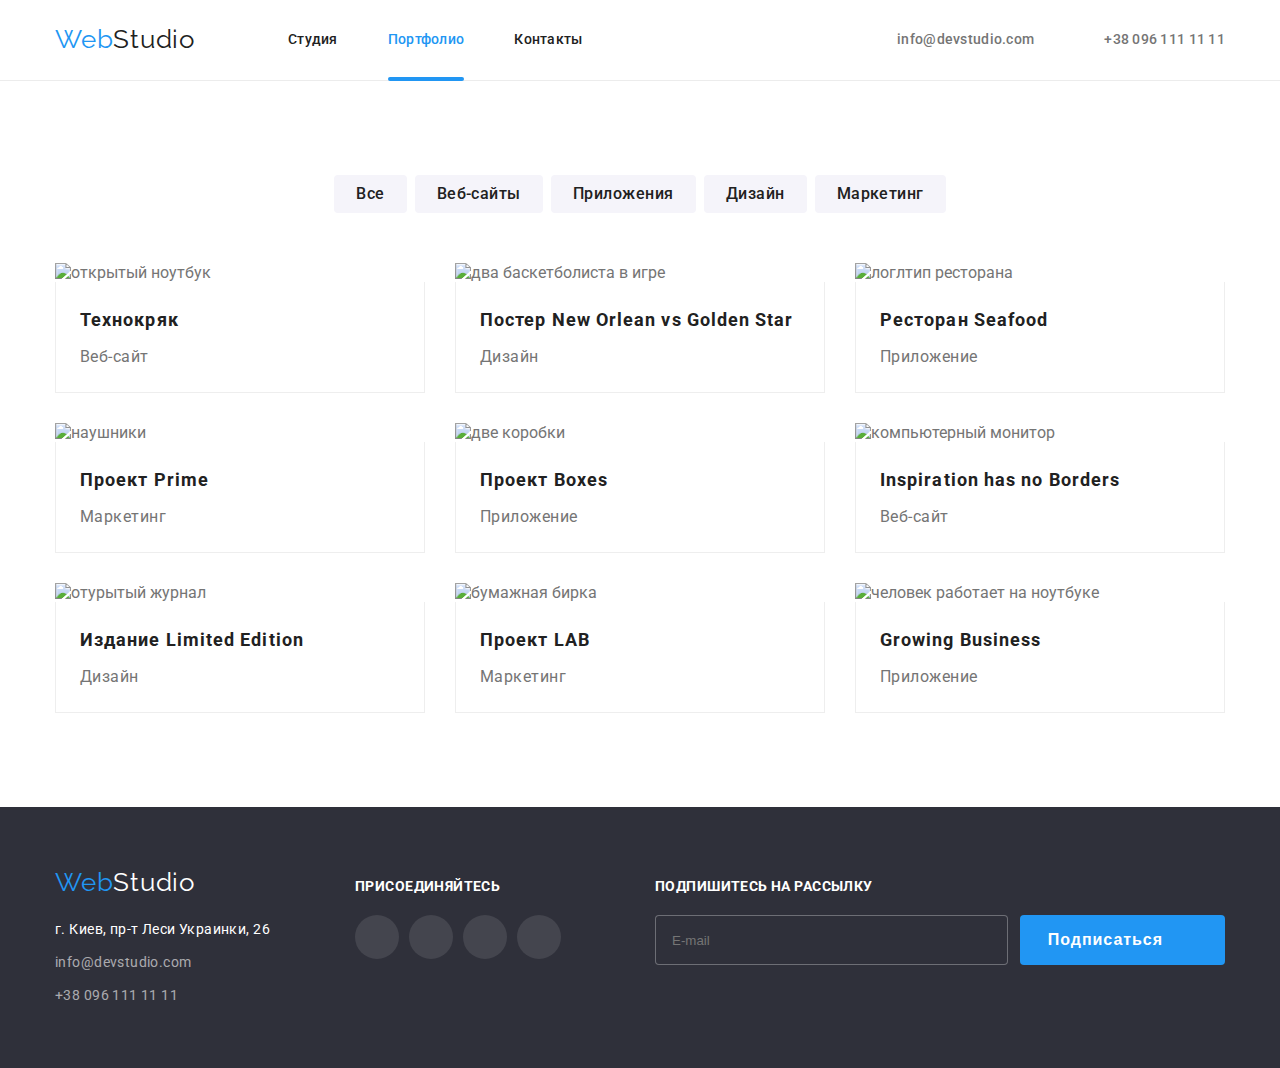
==== html/portfolio.html @ 307eaf5c "finalizing homework 6" ====
<!DOCTYPE html>
<html lang="ru">
  <head>
    <meta charset="UTF-8" />
    <meta http-equiv="X-UA-Compatible" content="IE=edge" />
    <meta name="viewport" content="width=device-width, initial-scale=1.0" />
    <title>Портфолио</title>
    <link rel="preconnect" href="https://fonts.gstatic.com" />
    <link
      href="https://fonts.googleapis.com/css2?family=Raleway:wght@700&family=Roboto:wght@400;500;700;900&display=swap"
      rel="stylesheet"
    />
    <link
      rel="stylesheet"
      href="https://cdnjs.cloudflare.com/ajax/libs/modern-normalize/1.0.0/modern-normalize.min.css"
      integrity="sha512-ISS7cAi1PEhQ8jnbJpJZMd29NlhNj4AWYyLOSp2CE/CsHxTCu+r+t0D2yoJudVrd0/8fTVPUVDzY5Tvli75u/g=="
      crossorigin="anonymous"
    />
    <link rel="stylesheet" href="../CSS/styles.css" />
  </head>
  <body>
    <!-- Шапка сайта -->
    <header class="header">
      <div class="container main-nav">
        <nav>
          <div class="main-nav">
            <a
              href="https://andysmokk.github.io/goit-markup-hw-06/"
              class="logo link logo-header"
            >
              <span class="logo-web">Web</span>Studio</a
            >
            <ul class="list site-nav">
              <li class="nav-item">
                <a href="../index.html" class="link-page link link-item"
                  >Студия</a
                >
              </li>
              <li class="nav-item">
                <a
                  href="./portfolio.html"
                  class="link-page current link link-item current-page"
                  >Портфолио</a
                >
              </li>
              <li class="nav-item">
                <a href="" class="link-page link link-item">Контакты</a>
              </li>
            </ul>
          </div>
        </nav>
        <ul class="list link-contacts-box">
          <li class="item-box email-box">
            <a
              class="link-contacts link link-item link-contacts-icon"
              href="mailto:info@devstudio.com"
            >
              <svg class="contacts-icon" width="16" height="12">
                <use href="../images/icons/sprite.svg#icon-envelope"></use>
              </svg>
              info@devstudio.com
            </a>
          </li>
          <li class="item-box">
            <a
              class="link-contacts link link-item link-contacts-icon"
              href="tel:+380961111111"
              ><svg class="contacts-icon" width="10" height="16">
                <use href="../images/icons/sprite.svg#icon-smartphone"></use>
              </svg>
              +38 096 111 11 11</a
            >
          </li>
        </ul>
      </div>
    </header>
    <main>
      <section class="section">
        <div class="container filter-box-container">
          <!--заголовок "Примеры работ" скрыт-->
          <h1 class="visually-hidden">Примеры работ</h1>
          <ul class="list filter-box">
            <li class="filter-item">
              <button type="button" class="filter-buttons">Все</button>
            </li>
            <li class="filter-item">
              <button type="button" class="filter-buttons">Веб-сайты</button>
            </li>
            <li class="filter-item">
              <button type="button" class="filter-buttons">Приложения</button>
            </li>
            <li class="filter-item">
              <button type="button" class="filter-buttons">Дизайн</button>
            </li>
            <li class="filter-item">
              <button type="button" class="filter-buttons">Маркетинг</button>
            </li>
          </ul>
        </div>
        <div class="container">
          <ul class="list examples-flex">
            <li class="examples-element">
              <a href="" class="link link-visited">
                <div class="example-box">
                  <div class="overlay-example-box">
                    <img
                      src="../images/portfolio/int-site-technocryc.jpg"
                      alt="открытый ноутбук"
                      width="370"
                    />
                    <div class="overlay-example-box-text">
                      <p class="overlay-example-text">
                        Технокряк это современная площадка распространения
                        коронавируса. Компании используют эту платформу для
                        цифрового шпионажа и атак на защищённые сервера
                        конкурентов.
                      </p>
                    </div>
                  </div>
                  <div class="examples-text-box">
                    <h2 class="section-title section-title-portfolio">
                      Технокряк
                    </h2>
                    <p class="portfolio-text">Веб-сайт</p>
                  </div>
                </div></a
              >
            </li>
            <li class="examples-element">
              <a href="" class="link link-visited">
                <div class="example-box">
                  <div class="overlay-example-box">
                    <img
                      src="../images/portfolio/poster-new-orlean-golden-star.jpg"
                      alt="два баскетболиста в игре"
                      width="370"
                    />
                  </div>
                  <div class="examples-text-box">
                    <h2 class="section-title section-title-portfolio">
                      Постер New Orlean vs Golden Star
                    </h2>
                    <p class="portfolio-text">Дизайн</p>
                  </div>
                </div>
              </a>
            </li>
            <li class="examples-element">
              <a href="" class="link link-visited">
                <div class="example-box">
                  <div class="overlay-example-box">
                    <img
                      src="../images/portfolio/restaurant-seafood.jpg"
                      alt="логлтип ресторана"
                      width="370"
                    />
                  </div>
                  <div class="examples-text-box">
                    <h2 class="section-title section-title-portfolio">
                      Ресторан Seafood
                    </h2>
                    <p class="portfolio-text">Приложение</p>
                  </div>
                </div>
              </a>
            </li>
            <li class="examples-element">
              <a href="" class="link link-visited">
                <div class="example-box">
                  <div class="overlay-example-box">
                    <img
                      src="../images/portfolio/project-prime.jpg"
                      alt="наушники"
                      width="370"
                    />
                  </div>
                  <div class="examples-text-box">
                    <h2 class="section-title section-title-portfolio">
                      Проект Prime
                    </h2>
                    <p class="portfolio-text">Маркетинг</p>
                  </div>
                </div>
              </a>
            </li>
            <li class="examples-element">
              <a href="" class="link link-visited">
                <div class="example-box">
                  <div class="overlay-example-box">
                    <img
                      src="../images/portfolio/project-boxes.jpg"
                      alt="две коробки"
                      width="370"
                    />
                  </div>
                  <div class="examples-text-box">
                    <h2 class="section-title section-title-portfolio">
                      Проект Boxes
                    </h2>
                    <p class="portfolio-text">Приложение</p>
                  </div>
                </div>
              </a>
            </li>
            <li class="examples-element">
              <a href="" class="link link-visited">
                <div class="example-box">
                  <div class="overlay-example-box">
                    <img
                      src="../images/portfolio/inspiration-has-no-borders.jpg"
                      alt="компьютерный монитор"
                      width="370"
                    />
                  </div>
                  <div class="examples-text-box">
                    <h2 class="section-title section-title-portfolio">
                      Inspiration has no Borders
                    </h2>
                    <p class="portfolio-text">Веб-сайт</p>
                  </div>
                </div>
              </a>
            </li>
            <li class="examples-element">
              <a href="" class="link link-visited">
                <div class="example-box">
                  <div class="overlay-example-box">
                    <img
                      src="../images/portfolio/edition-limited-edition.jpg"
                      alt="отурытый журнал"
                      width="370"
                    />
                  </div>
                  <div class="examples-text-box">
                    <h2 class="section-title section-title-portfolio">
                      Издание Limited Edition
                    </h2>
                    <p class="portfolio-text">Дизайн</p>
                  </div>
                </div>
              </a>
            </li>
            <li class="examples-element">
              <a href="" class="link link-visited">
                <div class="example-box">
                  <div class="overlay-example-box">
                    <img
                      src="../images/portfolio/project-lab.jpg"
                      alt="бумажная бирка"
                      width="370"
                    />
                  </div>
                  <div class="examples-text-box">
                    <h2 class="section-title section-title-portfolio">
                      Проект LAB
                    </h2>
                    <p class="portfolio-text">Маркетинг</p>
                  </div>
                </div>
              </a>
            </li>
            <li class="examples-element">
              <a href="" class="link link-visited">
                <div class="example-box">
                  <div class="overlay-example-box">
                    <img
                      src="../images/portfolio/growing-business.jpg"
                      alt="человек работает на ноутбуке"
                      width="370"
                    />
                  </div>
                  <div class="examples-text-box">
                    <h2 class="section-title section-title-portfolio">
                      Growing Business
                    </h2>
                    <p class="portfolio-text">Приложение</p>
                  </div>
                </div>
              </a>
            </li>
          </ul>
        </div>
      </section>
    </main>

    <!-- Футер -->
    <footer class="section-footer">
      <div class="container flex-footer">
        <div class="flex-footer-addres">
          <a
            href="https://andysmokk.github.io/goit-markup-hw-06/"
            class="logo logo-footer link logo-footer-container"
          >
            <span class="logo-web">Web</span>Studio</a
          >
          <address>
            <p class="text-address">г. Киев, пр-т Леси Украинки, 26</p>
            <ul class="list">
              <li>
                <a
                  class="link-contacts link-contacts-footer link mail-link-box"
                  href="mailto:info@devstudio.com"
                  >info@devstudio.com</a
                >
              </li>
              <li>
                <a
                  class="link-contacts link-contacts-footer link"
                  href="tel:+380961111111"
                  >+38 096 111 11 11</a
                >
              </li>
            </ul>
          </address>
        </div>

        <div class="flex-footer-box">
          <p class="join-social-text">присоединяйтесь</p>
          <ul class="list social-icons-list-footer">
            <li class="social-icons-item">
              <a href="" class="social-icons-link social-icons-link-footer">
                <svg
                  class="social-icon social-icon-footer"
                  width="20"
                  height="20"
                >
                  <use href="../images/icons/sprite.svg#icon-instagram"></use>
                </svg>
              </a>
            </li>
            <li class="social-icons-item">
              <a href="" class="social-icons-link social-icons-link-footer">
                <svg
                  class="social-icon social-icon-footer"
                  width="20"
                  height="16.25"
                >
                  <use href="../images/icons/sprite.svg#icon-twitter"></use>
                </svg>
              </a>
            </li>
            <li class="social-icons-item">
              <a href="" class="social-icons-link social-icons-link-footer">
                <svg
                  class="social-icon social-icon-footer"
                  width="10"
                  height="20"
                >
                  <use href="../images/icons/sprite.svg#icon-facebook"></use>
                </svg>
              </a>
            </li>
            <li class="social-icons-item">
              <a href="" class="social-icons-link social-icons-link-footer">
                <svg
                  class="social-icon social-icon-footer"
                  width="20"
                  height="20"
                >
                  <use href="../images/icons/sprite.svg#icon-linkedin"></use>
                </svg>
              </a>
            </li>
          </ul>
        </div>
        <form class="subscribe-form">
          <p class="subscribe-text">Подпишитесь на рассылку</p>
          <div class="subscribe-box">
            <input
              type="email"
              name="email"
              placeholder="E-mail"
              class="input-email"
            />
            <button type="submit" class="subscribe-button">
              Подписаться
              <svg width="24" height="24" class="icon-telegram">
                <use href="../images/icons/sprite.svg#icon-telegram"></use>
              </svg>
            </button>
          </div>
        </form>
      </div>
    </footer>
  </body>
</html>
---- CSS/styles.css ----
:root {
  --primery-text-color: #757575;
  --title-text-color: #212121;
  --button-text-color: #212121;
  --button-text-color-hover-focus: #ffffff;
  --button-background-color: #f5f4fa;
  --link-text-ontacts: #757575;
  --link-text-site-nav: #212121;
  --accent-text-color: #2196f3;
  --social-icon-color: #afb1b8;
  --accent-icon-color: #ffffff;
  --grid-item: 4;
  --timing-function: cubic-bezier(0.4, 0, 0.2, 1);
  --animation-speed: 250ms;
}

html {
  box-sizing: border-box;
}

*,
*::before,
*::after {
  box-sizing: border-box;
}

h1,
h2,
h3,
h4,
h5,
h6,
p {
  margin-top: 0;
  margin-bottom: 0;
}

img {
  display: block;
  max-width: 100%;
  height: auto;
}

button {
  cursor: pointer;
}

.list {
  list-style: none;
  padding-left: 0;
  margin: 0;
}

.link {
  text-decoration: none;
}

.link-visited:visited {
  color: #757575;
}

.container {
  width: 1200px;
  padding-left: 15px;
  padding-right: 15px;
  margin-left: auto;
  margin-right: auto;
}

body {
  color: var(--primery-text-color);
  background-color: #ffffff;

  font-family: Roboto, sans-serif;

  margin: 0;
}

.header {
  border-bottom: 1px solid #ececec;
}

/* Логотип */

.logo {
  color: #212121;

  font-family: Raleway, sans-serif;
  font-size: 26px;
  line-height: 1.19;
  letter-spacing: 0.03em;
}

.logo-header {
  padding-top: 24px;
  padding-bottom: 25px;
}

.logo-footer-container {
  margin-bottom: 20px;
}

.logo-footer {
  color: #ffffff;

  display: inline-block;
}

.logo-web {
  color: #2196f3;
}

.list {
  list-style: none;
}

/* Ссылки навигации */

.link-item {
  font-weight: 500;
  font-size: 14px;
  line-height: 1.14;
  letter-spacing: 0.02em;
}

.link-page {
  display: block;
  padding-top: 32px;
  padding-bottom: 32px;

  transition: color var(--animation-speed) var(--timing-function);
}

.site-nav .link-page {
  color: var(--link-text-site-nav);
}

.site-nav .link-page:hover,
.site-nav .link-page:focus {
  color: var(--accent-text-color);
}

.site-nav .link-page.current {
  color: var(--accent-text-color);
}

.nav-item {
  position: relative;
}

.current-page::after {
  content: '';
  display: block;
  width: 100%;
  height: 4px;
  background-color: var(--accent-text-color);

  border-radius: 4px;

  position: absolute;
  bottom: -1px;
}

/* Ссылки связаться с нами */

.link-contacts {
  color: var(--link-text-ontacts);

  font-style: normal;
  font-weight: 500;
  font-size: 14px;
  line-height: 1.14;
  letter-spacing: 0.02em;
  padding-top: 30px;
  padding-bottom: 30px;

  transition: color var(--animation-speed) var(--timing-function);
}

.link-contacts-footer {
  color: rgba(255, 255, 255, 0.6);

  font-weight: 400;
  line-height: 1.71;
  letter-spacing: 0.03em;

  padding-top: 0;
  padding-bottom: 0;
}

.link-contacts:hover,
.link-contacts:focus {
  color: var(--accent-text-color);
}

/* Кнопки */

.filter-buttons {
  color: var(--button-text-color);
  background-color: var(--button-background-color);

  font-weight: 500;
  font-size: 16px;
  line-height: 1.63;
  letter-spacing: 0.03em;
  font-family: inherit;

  border: 0;
  border-radius: 4px;
  padding: 6px 22px;

  transition: background-color var(--animation-speed) var(--timing-function),
    color var(--animation-speed) var(--timing-function),
    box-shadow var(--animation-speed) var(--timing-function);
}

.filter-buttons:hover,
.filter-buttons:focus {
  color: var(--button-text-color-hover-focus);
  background-color: var(--accent-text-color);
  box-shadow: 0px 3px 1px rgba(0, 0, 0, 0.1), 0px 1px 2px rgba(0, 0, 0, 0.08),
    0px 2px 2px rgba(0, 0, 0, 0.12);
}

/* Секции */

.hero {
  background-color: #2f303a;
  text-align: center;
  padding-top: 200px;
  padding-bottom: 200px;
}

.button-primery {
  color: #ffffff;
  background-color: #2196f3;

  font-weight: 700;
  font-size: 16px;
  line-height: 1.88;
  letter-spacing: 0.06em;
  font-family: inherit;

  padding: 10px 32px;
  border: 0;
  border-radius: 4px;
}

/* Фон героя */

.overlay {
  max-width: 1600px;
  min-height: 600px;
  margin-left: auto;
  margin-right: auto;

  background-image: linear-gradient(
      to right,
      rgba(47, 48, 58, 0.4),
      rgba(47, 48, 58, 0.4)
    ),
    url(../images/hero/Img-hero.jpg);

  background-size: cover;
  background-repeat: no-repeat;
  background-position: center;
}

.section {
  padding-top: 94px;
  padding-bottom: 94px;
}

.section-work {
  padding-top: 0;
}

.hero-title {
  color: #ffffff;

  font-weight: 900;
  font-size: 44px;
  line-height: 1.36;

  letter-spacing: 0.06em;
  text-transform: uppercase;

  margin-bottom: 30px;
}

.hero-box {
  max-width: 696px;
}

.section-title {
  color: var(--title-text-color);
}

.features-title {
  font-size: 14px;
  line-height: 1.14;
  letter-spacing: 0.03em;
  text-transform: uppercase;

  margin-bottom: 10px;
}

.features-text {
  font-size: 14px;
  line-height: 1.71;
  letter-spacing: 0.03em;
}

.features-list {
  display: flex;
  flex-wrap: wrap;
  margin-right: -30px;
}

.grid-item {
  flex-basis: calc((100% - 30px * var(--grid-item)) / var(--grid-item));
}

.features-list .grid-item {
  margin-right: 30px;
}

/* Секция чем мы занимаемся */

.work-container {
  display: flex;
  flex-wrap: wrap;
  margin-right: -30px;
}

.work-container-item {
  position: relative;

  --grid-item: 3;

  text-align: center;
}

.work-list {
  display: flex;
  flex-wrap: wrap;
  margin-right: -30px;
}

.work-list .team-item {
  background-color: #ffffff;
  border-top-left-radius: 0;
  border-top-right-radius: 0;
  border-bottom-left-radius: 4px;
  border-bottom-right-radius: 4px;

  box-shadow: 0px 1px 3px rgba(0, 0, 0, 0.12), 0px 1px 1px rgba(0, 0, 0, 0.14),
    0px 2px 1px rgba(0, 0, 0, 0.2);

  text-align: center;

  margin-right: 30px;
}

.work-container-item {
  margin-right: 30px;
}

.section-title-portfolio {
  font-size: 18px;
  line-height: 2;
  letter-spacing: 0.06em;

  margin-bottom: 4px;
}

.portfolio-text {
  font-size: 16px;
  line-height: 1.88;
  letter-spacing: 0.03em;
}

.team-title,
.work-title,
.clients-title {
  font-size: 36px;
  line-height: 1.17;
  letter-spacing: 0.03em;
  text-align: center;

  margin-bottom: 50px;
}

.work-member,
.position-member-text {
  font-weight: 500;
  font-size: 16px;
  line-height: 1.19;
  letter-spacing: 0.03em;
}

.work-member {
  margin-bottom: 10px;
}

.position-member-text {
  font-weight: 400;
}

.work-img-text {
  position: absolute;
  right: 0;
  bottom: 0;
  left: 0;
  min-height: 70px;

  font-weight: 700;
  font-size: 14px;
  line-height: 1.14;
  letter-spacing: 0.03em;
  text-transform: uppercase;
  color: var(--accent-icon-color);

  background-color: rgba(47, 48, 58, 0.8);

  padding-top: 27px;
}

/* Секция наша команда */

.team-container {
  background-color: var(--button-background-color);
}

.team-text-box {
  padding-top: 30px;
  padding-right: auto;
  padding-bottom: 16px;
  padding-left: auto;
}

.clients-list {
  display: flex;
  flex-wrap: wrap;

  margin-right: -30px;
  margin-bottom: -30px;
}

.client-item-link {
  display: flex;
  justify-content: center;
  align-items: center;

  width: 170px;
  height: 90px;

  border: 1px solid #afb1b8;
  border-radius: 4px;

  transition: border var(--animation-speed) var(--timing-function);
}

.client-item {
  --grid-item: 6;
  flex-basis: calc((100% - 30px * var(--grid-item)) / var(--grid-item));
  margin-right: 30px;
  margin-bottom: 30px;
}

.client-icon {
  fill: var(--social-icon-color);

  transition: fill var(--animation-speed) var(--timing-function);
}

.client-item-link:hover,
.client-item-link:focus {
  border: 1px solid var(--accent-text-color);
}

.client-item-link:hover .client-icon,
.client-item-link:focus .client-icon {
  fill: var(--accent-text-color);
}

/* Оформление футера */

.section-footer {
  background-color: #2f303a;
}

.text-address {
  color: #ffffff;

  font-weight: 400;
  font-size: 14px;
  line-height: 1.71;
  letter-spacing: 0.03em;

  margin-bottom: 9px;
}

address {
  font-style: normal;
}

.visually-hidden {
  position: absolute !important;
  clip: rect(1px 1px 1px 1px);
  clip: rect(1px, 1px, 1px, 1px);
  padding: 0 !important;
  border: 0 !important;
  height: 1px !important;
  width: 1px !important;
  overflow: hidden;
}

.join-social-text {
  font-weight: 700;
  font-style: normal;
  font-size: 14px;
  line-height: 1.14;
  letter-spacing: 0.03em;
  text-transform: uppercase;
  color: #ffffff;

  margin-bottom: 20px;
}

.flex-footer {
  display: flex;
}

.flex-footer-addres {
  margin-right: 30px;
  padding-top: 60px;
  padding-bottom: 60px;

  --grid-item: 2;
  flex-basis: calc((50% - 45px) / var(--grid-item));
}

.flex-footer-box {
  padding-top: 72px;
  padding-bottom: 100px;
  margin-right: 30px;

  --grid-item: 2;
  flex-basis: calc((50% - 45px) / var(--grid-item));
}

.subscribe-form {
  padding-top: 72px;
  padding-bottom: 94px;

  flex-basis: calc(50% - 15px);
}

.subscribe-text {
  font-weight: 700;
  font-size: 14px;
  line-height: 1.14;
  letter-spacing: 0.03em;
  text-transform: uppercase;
  color: var(--accent-icon-color);

  margin-bottom: 20px;
}

.input-email {
  color: var(--button-background-color);

  padding: 15px 16px;

  border: 1px solid rgba(255, 255, 255, 0.3);
  border-radius: 4px;

  background-color: #2f303a;

  width: 100%;
}

.social-icons-list-footer {
  display: inline-flex;
}

.social-icons-item-footer {
  display: flex;
  align-items: center;
}

.subscribe-box {
  display: flex;
}

.subscribe-button {
  font-weight: 700;
  font-size: 16px;
  line-height: 1.88;
  letter-spacing: 0.06em;
  color: var(--accent-icon-color);

  padding: 10px 28px;
  margin-left: 12px;

  display: flex;
  align-items: center;

  border: none;
  border-radius: 4px;

  background-color: var(--accent-text-color);
}

.icon-telegram {
  margin-left: 10px;
}

/* Позиционирование */

.site-nav {
  display: flex;
  margin-left: 93px;
}

.site-nav .nav-item:not(:last-child) {
  margin-right: 50px;
}

.link-contacts-box {
  display: flex;
  margin-left: auto;
}

.item-box + .item-box {
  margin-left: 50px;
}

.main-nav {
  display: flex;
  align-items: center;
}

/* Портфолио */

.examples-flex {
  display: flex;
  flex-wrap: wrap;
  margin-right: -30px;
  margin-bottom: -30px;
}

.examples-element {
  margin-right: 30px;
  margin-bottom: 30px;
  flex-basis: calc((100% - 90px) / 3);
}

.examples-text-box {
  border-right: 1px solid #eeeeee;
  border-bottom: 1px solid #eeeeee;
  border-left: 1px solid #eeeeee;

  padding-top: 20px;
  padding-right: 24px;
  padding-bottom: 20px;
  padding-left: 24px;
}

.adress {
  border: 1px solid #ffffff;
}

.text-address-container {
  margin-bottom: 9px;
}

.mail-link-box {
  display: block;
  margin-bottom: 9px;
}

.filter-box {
  display: flex;
  flex-wrap: wrap;
  justify-content: center;
}

.filter-box-container {
  margin-bottom: 50px;
}

.filter-item + .filter-item {
  margin-left: 8px;
}

/* Оформление overlay */

.overlay-example-box {
  position: relative;

  overflow: hidden;
}

.overlay-example-box:before {
  display: inline-block;
  content: '';

  position: absolute;
  background-color: rgba(33, 150, 243, 0.9);

  width: 100%;
  height: 100%;

  transform: translateY(100%);
  transition: transform var(--animation-speed) var(--timing-function);
}

.link:hover .overlay-example-box:before,
.link:focus .overlay-example-box:before {
  opacity: 1;

  transform: translateY(0);
}

.overlay-example-text {
  font-size: 18px;
  line-height: 1.56;
  letter-spacing: 0.03em;
  color: var(--button-text-color-hover-focus);
}

.overlay-example-box-text {
  padding: 63px 24px;

  position: absolute;
  top: 0;
  left: 0;

  transform: translateY(100%);
  transition: transform var(--animation-speed) var(--timing-function);
}

.link:hover .overlay-example-box-text,
.link:focus .overlay-example-box-text {
  opacity: 1;

  transform: translateY(0);
}

/* Оформление иконок */

.link-contacts-icon {
  display: flex;
  align-items: center;
}

.contacts-icon {
  margin-right: 10px;
  fill: currentColor;
}

.features-icons {
  width: 270px;
  height: 120px;
  background-color: var(--button-background-color);
  margin-bottom: 30px;
  border-radius: 4px;

  display: flex;
  justify-content: center;
  align-items: center;
}

.social-icons-list {
  display: inline-flex;
  padding-bottom: 30px;
}

.social-icons-item + .social-icons-item {
  margin-left: 10px;
}

.social-icons-link {
  display: flex;
  justify-content: center;
  align-items: center;
  width: 44px;
  height: 44px;
  border-radius: 50%;
  background-color: #ffffff;

  transition: background-color var(--animation-speed) var(--timing-function);
}

.social-icons-item .social-icon {
  fill: var(--social-icon-color);

  transition: fill var(--animation-speed) var(--timing-function);
}

.social-icons-link:hover .social-icon,
.social-icons-link:focus .social-icon {
  fill: var(--accent-icon-color);
}

.social-icons-link:hover,
.social-icons-link:focus {
  background-color: var(--accent-text-color);
}

.social-icons-link-footer {
  background-color: rgba(255, 255, 255, 0.1);
}

.social-icons-item .social-icon-footer {
  fill: #ffffff;
}

/* Тень примеров портфолио */

.example-box {
  transition: box-shadow var(--animation-speed) var(--timing-function);
}

.link:hover .example-box,
.link:focus .example-box {
  box-shadow: 0px 1px 1px rgba(0, 0, 0, 0.12), 0px 4px 4px rgba(0, 0, 0, 0.06),
    1px 4px 6px rgba(0, 0, 0, 0.16);
}

/* Модальное окно */

.backdrop {
  position: fixed;
  top: 0;
  bottom: 0;
  width: 100%;
  height: 100%;
  background-color: rgba(0, 0, 0, 0.2);

  opacity: 1;
  transition: opacity var(--animation-speed) var(--timing-function);
}

.backdrop.is-hidden {
  opacity: 0;
  visibility: visible;
  pointer-events: none;
}

.backdrop.is-hidden .modal {
  transform: translate(-50%, -50%) scale(0.1);
}

.button-close {
  border: 1px solid rgba(0, 0, 0, 0.1);
  width: 30px;
  height: 30px;
  border-radius: 50%;

  background-color: #fff;

  z-index: 1;

  transition: fill var(--animation-speed) var(--timing-function);
}

.button-close:hover,
.button-close:focus {
  fill: var(--accent-text-color);
}

.modal {
  position: absolute;
  top: 50%;
  left: 50%;
  transform: translate(-50%, -50%) scale(1);
  transition: transform var(--animation-speed) var(--timing-function);

  min-width: 528px;
  min-height: 581px;

  border-radius: 4px;

  background-color: #ffffff;

  display: flex;
  justify-content: flex-end;
  padding-top: 8px;
  padding-right: 8px;

  box-shadow: 0px 1px 3px rgba(0, 0, 0, 0.12), 0px 1px 1px rgba(0, 0, 0, 0.14),
    0px 2px 1px rgba(0, 0, 0, 0.2);
}

/* Оформление содержимого модалки */

.form-request {
  position: absolute;
  top: 0;
  right: 0;
  left: 0;
  bottom: 0;

  padding: 40px;
}

.modal-text {
  font-weight: 700;
  font-size: 20px;
  line-height: 1.15;
  text-align: center;
  letter-spacing: 0.03em;

  color: var(--button-text-color);

  margin-bottom: 12px;
}

.input-data {
  font-size: 14px;
}

textarea {
  resize: none;
}

.form-field {
  position: relative;

  display: flex;
  flex-direction: column;
}

label {
  font-size: 12px;
  line-height: 1.17;
  letter-spacing: 0.01em;
}

.form-field input {
  margin-top: 4px;
  margin-bottom: 10px;
  padding-top: 12px;
  padding-right: 12px;
  padding-bottom: 12px;
  padding-left: 42px;

  border: 1px solid rgba(33, 33, 33, 0.2);
  border-radius: 4px;

  transition: border var(--animation-speed) var(--timing-function);
}

.form-field textarea {
  margin-top: 4px;
  margin-bottom: 20px;
  padding: 12px 16px;

  border: 1px solid rgba(33, 33, 33, 0.2);
  border-radius: 4px;
  transition: border var(--animation-speed) var(--timing-function);
}

label {
  cursor: pointer;
}

.form-field textarea::placeholder {
  font-size: 12px;
  line-height: 1.17;
  letter-spacing: 0.01em;

  color: rgba(117, 117, 117, 0.5);
}

.form-policy {
  text-align: center;
  position: relative;
}

.text-policy {
  font-size: 14px;
  line-height: 1.71;
  letter-spacing: 0.03em;

  padding-left: 24px;
}

.form-button {
  font-weight: 700;
  font-size: 16px;
  line-height: 1.88;
  letter-spacing: 0.06em;

  padding: 10px 55px;

  display: block;
  margin-top: 23px;
  margin-right: auto;
  margin-left: auto;

  color: var(--button-background-color);
  background-color: var(--accent-text-color);

  border: 0;
  border-radius: 4px;

  box-shadow: 0px 4px 4px rgba(0, 0, 0, 0.15);

  transition: background-color var(--animation-speed) var(--timing-function);
}

.form-button:hover,
.form-button:focus {
  background-color: #188ce8;
}

.input-data:hover,
.input-data:focus {
  border: 1px solid var(--accent-text-color);
}

.input-data:hover + .icon-modal,
.input-data:focus + .icon-modal {
  fill: var(--accent-text-color);
}

.icon-modal {
  position: absolute;
  top: 50%;
  left: 3.5%;
  transform: translateY(-30%);

  fill: var(--button-text-color);

  transition: fill var(--animation-speed) var(--timing-function);
}

.checkbox-policy {
  position: absolute;

  -webkit-appearance: none;
  -moz-appearance: none;
  appearance: none;
}

.checkbox-icon {
  position: absolute;
  top: 50%;
  left: 2.6%;
  transform: translateY(-50%);

  fill: var(--button-text-color);
}

.checkbox-policy:checked + .checkbox-icon {
  background-color: var(--accent-text-color);
  fill: var(--accent-text-color);
  border-radius: 2px;

  background-image: url(../images/icons/checkbox.svg);
  background-size: contain;
}
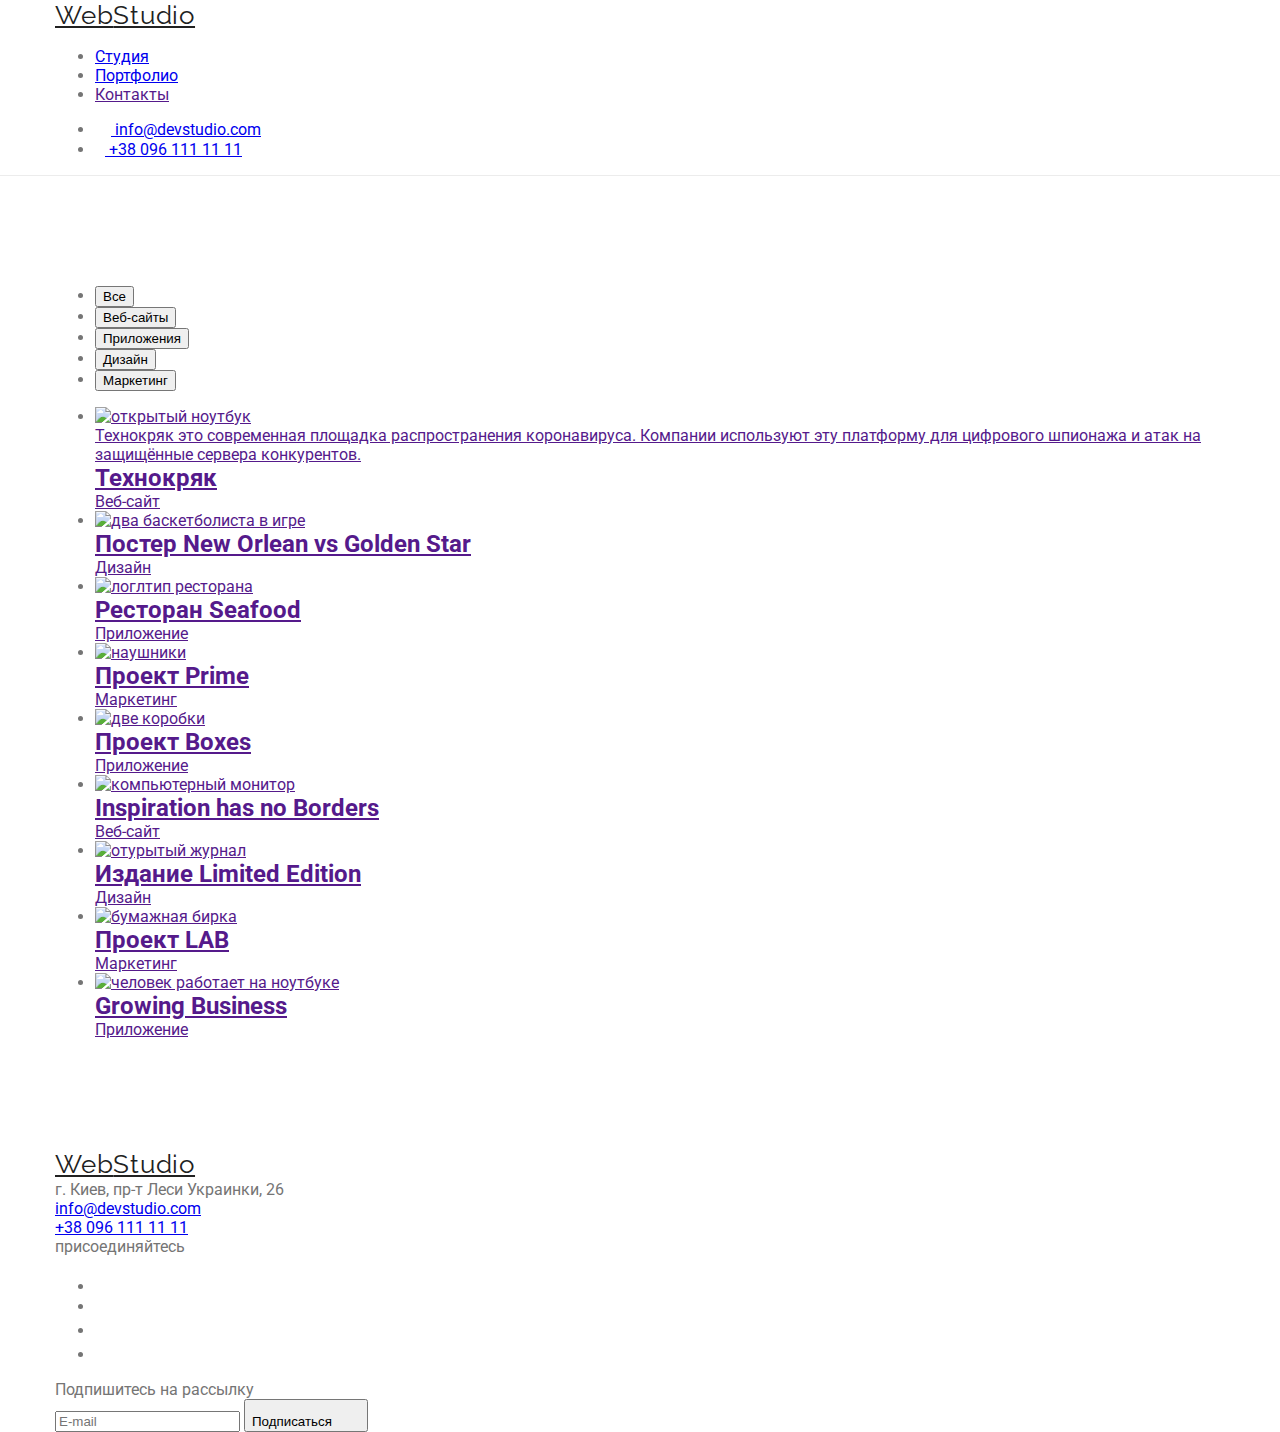
==== commit b0f0065b: "+" ====
--- a/html/portfolio.html
+++ b/html/portfolio.html
@@ -21,51 +21,61 @@
   <body>
     <!-- Шапка сайта -->
     <header class="header">
-      <div class="container main-nav">
-        <nav>
-          <div class="main-nav">
+      <div class="container header--align-center">
+        <nav class="navigation">
+          <a
+            href="https://andysmokk.github.io/goit-markup-hw-07/"
+            class="logo header__logo--position"
+          >
+            <span class="logo__text--blue">Web</span>Studio</a
+          >
+          <ul class="navigation__list">
+            <li class="navigation__ltem">
+              <a
+                href="../index.html"
+                class="navigation__link navigation__link--position"
+                >Студия</a
+              >
+            </li>
+            <li class="navigation__ltem">
+              <a
+                href="./portfolio.html"
+                class="navigation__link navigation__link--position current navigation--current-page"
+                >Портфолио</a
+              >
+            </li>
+            <li class="navigation__ltem">
+              <a href="" class="navigation__link navigation__link--position"
+                >Контакты</a
+              >
+            </li>
+          </ul>
+        </nav>
+        <ul class="contacts">
+          <li class="contacts__item--position">
             <a
-              href="https://andysmokk.github.io/goit-markup-hw-06/"
-              class="logo link logo-header"
-            >
-              <span class="logo-web">Web</span>Studio</a
-            >
-            <ul class="list site-nav">
-              <li class="nav-item">
-                <a href="../index.html" class="link-page link link-item"
-                  >Студия</a
-                >
-              </li>
-              <li class="nav-item">
-                <a
-                  href="./portfolio.html"
-                  class="link-page current link link-item current-page"
-                  >Портфолио</a
-                >
-              </li>
-              <li class="nav-item">
-                <a href="" class="link-page link link-item">Контакты</a>
-              </li>
-            </ul>
-          </div>
-        </nav>
-        <ul class="list link-contacts-box">
-          <li class="item-box email-box">
-            <a
-              class="link-contacts link link-item link-contacts-icon"
+              class="contacts__link contacts__link--position contacts__link--padding"
               href="mailto:info@devstudio.com"
             >
-              <svg class="contacts-icon" width="16" height="12">
+              <svg
+                class="contacts__icon contacts__icon--posotion"
+                width="16"
+                height="12"
+              >
                 <use href="../images/icons/sprite.svg#icon-envelope"></use>
               </svg>
               info@devstudio.com
             </a>
           </li>
-          <li class="item-box">
+          <li class="contacts__item--position">
             <a
-              class="link-contacts link link-item link-contacts-icon"
+              class="contacts__link contacts__link--position contacts__link--padding"
               href="tel:+380961111111"
-              ><svg class="contacts-icon" width="10" height="16">
+              ><svg
+                class="contacts__icon contacts__icon--posotion"
+                width="10"
+                height="16"
+              >
                 <use href="../images/icons/sprite.svg#icon-smartphone"></use>
               </svg>
               +38 096 111 11 11</a
@@ -75,41 +85,45 @@
       </div>
     </header>
     <main>
+      <!-- Секция примеры работ -->
       <section class="section">
-        <div class="container filter-box-container">
+        <!-- Контейнер с фильтром -->
+        <div class="container container--margin">
           <!--заголовок "Примеры работ" скрыт-->
           <h1 class="visually-hidden">Примеры работ</h1>
-          <ul class="list filter-box">
-            <li class="filter-item">
-              <button type="button" class="filter-buttons">Все</button>
-            </li>
-            <li class="filter-item">
-              <button type="button" class="filter-buttons">Веб-сайты</button>
-            </li>
-            <li class="filter-item">
-              <button type="button" class="filter-buttons">Приложения</button>
-            </li>
-            <li class="filter-item">
-              <button type="button" class="filter-buttons">Дизайн</button>
-            </li>
-            <li class="filter-item">
-              <button type="button" class="filter-buttons">Маркетинг</button>
+          <ul class="filter">
+            <li class="filter__item">
+              <button type="button" class="filter__button">Все</button>
+            </li>
+            <li class="filter__item">
+              <button type="button" class="filter__button">Веб-сайты</button>
+            </li>
+            <li class="filter__item">
+              <button type="button" class="filter__button">Приложения</button>
+            </li>
+            <li class="filter__item">
+              <button type="button" class="filter__button">Дизайн</button>
+            </li>
+            <li class="filter__item">
+              <button type="button" class="filter__button">Маркетинг</button>
             </li>
           </ul>
         </div>
+
+        <!-- Контейнер примеры работ -->
         <div class="container">
-          <ul class="list examples-flex">
-            <li class="examples-element">
-              <a href="" class="link link-visited">
-                <div class="example-box">
-                  <div class="overlay-example-box">
+          <ul class="examples examples--margin">
+            <li class="examples__item examples__item--margin">
+              <a href="" class="examples__link examples__link--visited">
+                <div class="examples__box--shadow">
+                  <div class="examples__box--overlay">
                     <img
                       src="../images/portfolio/int-site-technocryc.jpg"
                       alt="открытый ноутбук"
                       width="370"
                     />
-                    <div class="overlay-example-box-text">
-                      <p class="overlay-example-text">
+                    <div class="examples__text--overlay">
+                      <p class="examples__text">
                         Технокряк это современная площадка распространения
                         коронавируса. Компании используют эту платформу для
                         цифрового шпионажа и атак на защищённые сервера
@@ -117,163 +131,163 @@
                       </p>
                     </div>
                   </div>
-                  <div class="examples-text-box">
-                    <h2 class="section-title section-title-portfolio">
+                  <div class="examples__box--border">
+                    <h2 class="examples__title examples__title--margin">
                       Технокряк
                     </h2>
-                    <p class="portfolio-text">Веб-сайт</p>
+                    <p class="examples__work-type">Веб-сайт</p>
                   </div>
                 </div></a
               >
             </li>
-            <li class="examples-element">
-              <a href="" class="link link-visited">
-                <div class="example-box">
-                  <div class="overlay-example-box">
+            <li class="examples__item examples__item--margin">
+              <a href="" class="examples__link examples__link--visited">
+                <div class="examples__box--shadow">
+                  <div class="examples__box--overlay">
                     <img
                       src="../images/portfolio/poster-new-orlean-golden-star.jpg"
                       alt="два баскетболиста в игре"
                       width="370"
                     />
                   </div>
-                  <div class="examples-text-box">
-                    <h2 class="section-title section-title-portfolio">
+                  <div class="examples__box--border">
+                    <h2 class="examples__title examples__title--margin">
                       Постер New Orlean vs Golden Star
                     </h2>
-                    <p class="portfolio-text">Дизайн</p>
-                  </div>
-                </div>
-              </a>
-            </li>
-            <li class="examples-element">
-              <a href="" class="link link-visited">
-                <div class="example-box">
-                  <div class="overlay-example-box">
+                    <p class="examples__work-type">Дизайн</p>
+                  </div>
+                </div>
+              </a>
+            </li>
+            <li class="examples__item examples__item--margin">
+              <a href="" class="examples__link examples__link--visited">
+                <div class="examples__box--shadow">
+                  <div class="examples__box--overlay">
                     <img
                       src="../images/portfolio/restaurant-seafood.jpg"
                       alt="логлтип ресторана"
                       width="370"
                     />
                   </div>
-                  <div class="examples-text-box">
-                    <h2 class="section-title section-title-portfolio">
+                  <div class="examples__box--border">
+                    <h2 class="examples__title examples__title--margin">
                       Ресторан Seafood
                     </h2>
-                    <p class="portfolio-text">Приложение</p>
-                  </div>
-                </div>
-              </a>
-            </li>
-            <li class="examples-element">
-              <a href="" class="link link-visited">
-                <div class="example-box">
-                  <div class="overlay-example-box">
+                    <p class="examples__work-type">Приложение</p>
+                  </div>
+                </div>
+              </a>
+            </li>
+            <li class="examples__item examples__item--margin">
+              <a href="" class="examples__link examples__link--visited">
+                <div class="examples__box--shadow">
+                  <div class="examples__box--overlay">
                     <img
                       src="../images/portfolio/project-prime.jpg"
                       alt="наушники"
                       width="370"
                     />
                   </div>
-                  <div class="examples-text-box">
-                    <h2 class="section-title section-title-portfolio">
+                  <div class="examples__box--border">
+                    <h2 class="examples__title examples__title--margin">
                       Проект Prime
                     </h2>
-                    <p class="portfolio-text">Маркетинг</p>
-                  </div>
-                </div>
-              </a>
-            </li>
-            <li class="examples-element">
-              <a href="" class="link link-visited">
-                <div class="example-box">
-                  <div class="overlay-example-box">
+                    <p class="examples__work-type">Маркетинг</p>
+                  </div>
+                </div>
+              </a>
+            </li>
+            <li class="examples__item examples__item--margin">
+              <a href="" class="examples__link examples__link--visited">
+                <div class="examples__box--shadow">
+                  <div class="examples__box--overlay">
                     <img
                       src="../images/portfolio/project-boxes.jpg"
                       alt="две коробки"
                       width="370"
                     />
                   </div>
-                  <div class="examples-text-box">
-                    <h2 class="section-title section-title-portfolio">
+                  <div class="examples__box--border">
+                    <h2 class="examples__title examples__title--margin">
                       Проект Boxes
                     </h2>
-                    <p class="portfolio-text">Приложение</p>
-                  </div>
-                </div>
-              </a>
-            </li>
-            <li class="examples-element">
-              <a href="" class="link link-visited">
-                <div class="example-box">
-                  <div class="overlay-example-box">
+                    <p class="examples__work-type">Приложение</p>
+                  </div>
+                </div>
+              </a>
+            </li>
+            <li class="examples__item examples__item--margin">
+              <a href="" class="examples__link examples__link--visited">
+                <div class="examples__box--shadow">
+                  <div class="examples__box--overlay">
                     <img
                       src="../images/portfolio/inspiration-has-no-borders.jpg"
                       alt="компьютерный монитор"
                       width="370"
                     />
                   </div>
-                  <div class="examples-text-box">
-                    <h2 class="section-title section-title-portfolio">
+                  <div class="examples__box--border">
+                    <h2 class="examples__title examples__title--margin">
                       Inspiration has no Borders
                     </h2>
-                    <p class="portfolio-text">Веб-сайт</p>
-                  </div>
-                </div>
-              </a>
-            </li>
-            <li class="examples-element">
-              <a href="" class="link link-visited">
-                <div class="example-box">
-                  <div class="overlay-example-box">
+                    <p class="examples__work-type">Веб-сайт</p>
+                  </div>
+                </div>
+              </a>
+            </li>
+            <li class="examples__item examples__item--margin">
+              <a href="" class="examples__link examples__link--visited">
+                <div class="examples__box--shadow">
+                  <div class="examples__box--overlay">
                     <img
                       src="../images/portfolio/edition-limited-edition.jpg"
                       alt="отурытый журнал"
                       width="370"
                     />
                   </div>
-                  <div class="examples-text-box">
-                    <h2 class="section-title section-title-portfolio">
+                  <div class="examples__box--border">
+                    <h2 class="examples__title examples__title--margin">
                       Издание Limited Edition
                     </h2>
-                    <p class="portfolio-text">Дизайн</p>
-                  </div>
-                </div>
-              </a>
-            </li>
-            <li class="examples-element">
-              <a href="" class="link link-visited">
-                <div class="example-box">
-                  <div class="overlay-example-box">
+                    <p class="examples__work-type">Дизайн</p>
+                  </div>
+                </div>
+              </a>
+            </li>
+            <li class="examples__item examples__item--margin">
+              <a href="" class="examples__link examples__link--visited">
+                <div class="examples__box--shadow">
+                  <div class="examples__box--overlay">
                     <img
                       src="../images/portfolio/project-lab.jpg"
                       alt="бумажная бирка"
                       width="370"
                     />
                   </div>
-                  <div class="examples-text-box">
-                    <h2 class="section-title section-title-portfolio">
+                  <div class="examples__box--border">
+                    <h2 class="examples__title examples__title--margin">
                       Проект LAB
                     </h2>
-                    <p class="portfolio-text">Маркетинг</p>
-                  </div>
-                </div>
-              </a>
-            </li>
-            <li class="examples-element">
-              <a href="" class="link link-visited">
-                <div class="example-box">
-                  <div class="overlay-example-box">
+                    <p class="examples__work-type">Маркетинг</p>
+                  </div>
+                </div>
+              </a>
+            </li>
+            <li class="examples__item examples__item--margin">
+              <a href="" class="examples__link examples__link--visited">
+                <div class="examples__box--shadow">
+                  <div class="examples__box--overlay">
                     <img
                       src="../images/portfolio/growing-business.jpg"
                       alt="человек работает на ноутбуке"
                       width="370"
                     />
                   </div>
-                  <div class="examples-text-box">
-                    <h2 class="section-title section-title-portfolio">
+                  <div class="examples__box--border">
+                    <h2 class="examples__title examples__title--margin">
                       Growing Business
                     </h2>
-                    <p class="portfolio-text">Приложение</p>
+                    <p class="examples__work-type">Приложение</p>
                   </div>
                 </div>
               </a>
@@ -284,29 +298,29 @@
     </main>
 
     <!-- Футер -->
-    <footer class="section-footer">
-      <div class="container flex-footer">
-        <div class="flex-footer-addres">
+    <footer class="footer">
+      <div class="container footer__flex">
+        <div class="footer__addres footer__addres--position">
           <a
-            href="https://andysmokk.github.io/goit-markup-hw-06/"
-            class="logo logo-footer link logo-footer-container"
+            href="https://andysmokk.github.io/goit-markup-hw-07/"
+            class="logo footer__logo footer__logo--margin"
           >
-            <span class="logo-web">Web</span>Studio</a
+            <span class="logo__text--blue">Web</span>Studio</a
           >
           <address>
-            <p class="text-address">г. Киев, пр-т Леси Украинки, 26</p>
+            <p class="address__text address__text--margin">
+              г. Киев, пр-т Леси Украинки, 26
+            </p>
             <ul class="list">
               <li>
                 <a
-                  class="link-contacts link-contacts-footer link mail-link-box"
+                  class="address__contact address__contact--margin"
                   href="mailto:info@devstudio.com"
                   >info@devstudio.com</a
                 >
               </li>
               <li>
-                <a
-                  class="link-contacts link-contacts-footer link"
-                  href="tel:+380961111111"
+                <a class="address__contact" href="tel:+380961111111"
                   >+38 096 111 11 11</a
                 >
               </li>
@@ -314,67 +328,56 @@
           </address>
         </div>
 
-        <div class="flex-footer-box">
-          <p class="join-social-text">присоединяйтесь</p>
-          <ul class="list social-icons-list-footer">
-            <li class="social-icons-item">
-              <a href="" class="social-icons-link social-icons-link-footer">
-                <svg
-                  class="social-icon social-icon-footer"
-                  width="20"
-                  height="20"
-                >
+        <div class="footer__social footer__social--position">
+          <p class="social__text social__text--margin">присоединяйтесь</p>
+          <ul class="social__list">
+            <li class="social__item social__item--margin">
+              <a href="" class="social__link social__link--background">
+                <svg class="social__icon--white" width="20" height="20">
                   <use href="../images/icons/sprite.svg#icon-instagram"></use>
                 </svg>
               </a>
             </li>
-            <li class="social-icons-item">
-              <a href="" class="social-icons-link social-icons-link-footer">
-                <svg
-                  class="social-icon social-icon-footer"
-                  width="20"
-                  height="16.25"
-                >
+            <li class="social__item social__item--margin">
+              <a href="" class="social__link social__link--background">
+                <svg class="social__icon--white" width="20" height="16.25">
                   <use href="../images/icons/sprite.svg#icon-twitter"></use>
                 </svg>
               </a>
             </li>
-            <li class="social-icons-item">
-              <a href="" class="social-icons-link social-icons-link-footer">
-                <svg
-                  class="social-icon social-icon-footer"
-                  width="10"
-                  height="20"
-                >
+            <li class="social__item social__item--margin">
+              <a href="" class="social__link social__link--background">
+                <svg class="social__icon--white" width="10" height="20">
                   <use href="../images/icons/sprite.svg#icon-facebook"></use>
                 </svg>
               </a>
             </li>
-            <li class="social-icons-item">
-              <a href="" class="social-icons-link social-icons-link-footer">
-                <svg
-                  class="social-icon social-icon-footer"
-                  width="20"
-                  height="20"
-                >
+            <li class="social__item social__item--margin">
+              <a href="" class="social__link social__link--background">
+                <svg class="social__icon--white" width="20" height="20">
                   <use href="../images/icons/sprite.svg#icon-linkedin"></use>
                 </svg>
               </a>
             </li>
           </ul>
         </div>
-        <form class="subscribe-form">
-          <p class="subscribe-text">Подпишитесь на рассылку</p>
-          <div class="subscribe-box">
+        <form class="subscribe subscribe--padding">
+          <p class="subscribe__text subscribe__text--margin">
+            Подпишитесь на рассылку
+          </p>
+          <div class="subscribe__flex">
             <input
               type="email"
               name="email"
               placeholder="E-mail"
-              class="input-email"
+              class="subscribe__input-email"
             />
-            <button type="submit" class="subscribe-button">
+            <button
+              type="submit"
+              class="subscribe__button subscribe__button--margin"
+            >
               Подписаться
-              <svg width="24" height="24" class="icon-telegram">
+              <svg width="24" height="24" class="subscribe__icon--append">
                 <use href="../images/icons/sprite.svg#icon-telegram"></use>
               </svg>
             </button>
--- a/CSS/styles.css
+++ b/CSS/styles.css
@@ -938,6 +938,8 @@
   font-size: 12px;
   line-height: 1.17;
   letter-spacing: 0.01em;
+
+  cursor: pointer;
 }
 
 .form-field input {
@@ -964,10 +966,6 @@
   transition: border var(--animation-speed) var(--timing-function);
 }
 
-label {
-  cursor: pointer;
-}
-
 .form-field textarea::placeholder {
   font-size: 12px;
   line-height: 1.17;
@@ -1064,3 +1062,8 @@
   background-image: url(../images/icons/checkbox.svg);
   background-size: contain;
 }
+
+.checkbox-policy:focus + .checkbox-icon {
+  box-shadow: 0px 0px 0px 2px rgba(0, 0, 0, 0.33);
+  border-radius: 2px;
+}
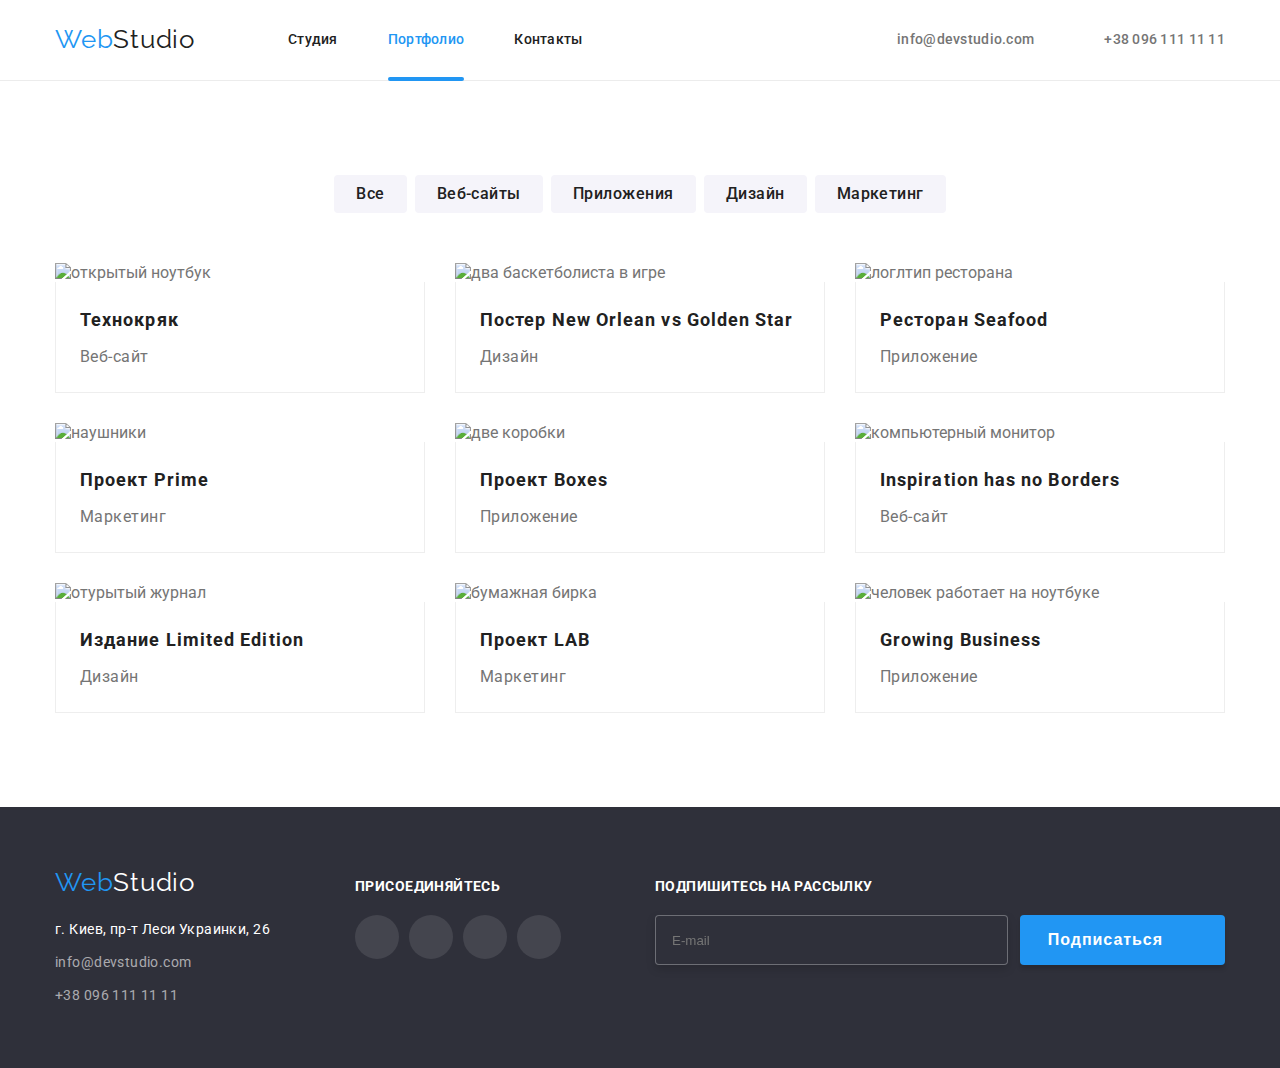
==== commit 5e9e9f80: "finalazing sass" ====
--- a/html/portfolio.html
+++ b/html/portfolio.html
@@ -16,7 +16,7 @@
       integrity="sha512-ISS7cAi1PEhQ8jnbJpJZMd29NlhNj4AWYyLOSp2CE/CsHxTCu+r+t0D2yoJudVrd0/8fTVPUVDzY5Tvli75u/g=="
       crossorigin="anonymous"
     />
-    <link rel="stylesheet" href="../CSS/styles.css" />
+    <link rel="stylesheet" href="../CSS/styles.min.css" />
   </head>
   <body>
     <!-- Шапка сайта -->
@@ -88,10 +88,10 @@
       <!-- Секция примеры работ -->
       <section class="section">
         <!-- Контейнер с фильтром -->
-        <div class="container container--margin">
+        <div class="container filter">
           <!--заголовок "Примеры работ" скрыт-->
           <h1 class="visually-hidden">Примеры работ</h1>
-          <ul class="filter">
+          <ul class="filter__list">
             <li class="filter__item">
               <button type="button" class="filter__button">Все</button>
             </li>
@@ -112,15 +112,14 @@
 
         <!-- Контейнер примеры работ -->
         <div class="container">
-          <ul class="examples examples--margin">
-            <li class="examples__item examples__item--margin">
+          <ul class="examples grid">
+            <li class="grid__item examples__item--grid examples__item--margin">
               <a href="" class="examples__link examples__link--visited">
                 <div class="examples__box--shadow">
                   <div class="examples__box--overlay">
                     <img
                       src="../images/portfolio/int-site-technocryc.jpg"
                       alt="открытый ноутбук"
-                      width="370"
                     />
                     <div class="examples__text--overlay">
                       <p class="examples__text">
@@ -140,14 +139,13 @@
                 </div></a
               >
             </li>
-            <li class="examples__item examples__item--margin">
+            <li class="grid__item examples__item--grid examples__item--margin">
               <a href="" class="examples__link examples__link--visited">
                 <div class="examples__box--shadow">
                   <div class="examples__box--overlay">
                     <img
                       src="../images/portfolio/poster-new-orlean-golden-star.jpg"
                       alt="два баскетболиста в игре"
-                      width="370"
                     />
                   </div>
                   <div class="examples__box--border">
@@ -159,14 +157,13 @@
                 </div>
               </a>
             </li>
-            <li class="examples__item examples__item--margin">
+            <li class="grid__item examples__item--grid examples__item--margin">
               <a href="" class="examples__link examples__link--visited">
                 <div class="examples__box--shadow">
                   <div class="examples__box--overlay">
                     <img
                       src="../images/portfolio/restaurant-seafood.jpg"
                       alt="логлтип ресторана"
-                      width="370"
                     />
                   </div>
                   <div class="examples__box--border">
@@ -178,14 +175,13 @@
                 </div>
               </a>
             </li>
-            <li class="examples__item examples__item--margin">
+            <li class="grid__item examples__item--grid examples__item--margin">
               <a href="" class="examples__link examples__link--visited">
                 <div class="examples__box--shadow">
                   <div class="examples__box--overlay">
                     <img
                       src="../images/portfolio/project-prime.jpg"
                       alt="наушники"
-                      width="370"
                     />
                   </div>
                   <div class="examples__box--border">
@@ -197,14 +193,13 @@
                 </div>
               </a>
             </li>
-            <li class="examples__item examples__item--margin">
+            <li class="grid__item examples__item--grid examples__item--margin">
               <a href="" class="examples__link examples__link--visited">
                 <div class="examples__box--shadow">
                   <div class="examples__box--overlay">
                     <img
                       src="../images/portfolio/project-boxes.jpg"
                       alt="две коробки"
-                      width="370"
                     />
                   </div>
                   <div class="examples__box--border">
@@ -216,14 +211,13 @@
                 </div>
               </a>
             </li>
-            <li class="examples__item examples__item--margin">
+            <li class="grid__item examples__item--grid examples__item--margin">
               <a href="" class="examples__link examples__link--visited">
                 <div class="examples__box--shadow">
                   <div class="examples__box--overlay">
                     <img
                       src="../images/portfolio/inspiration-has-no-borders.jpg"
                       alt="компьютерный монитор"
-                      width="370"
                     />
                   </div>
                   <div class="examples__box--border">
@@ -235,14 +229,13 @@
                 </div>
               </a>
             </li>
-            <li class="examples__item examples__item--margin">
+            <li class="grid__item examples__item--grid examples__item--margin">
               <a href="" class="examples__link examples__link--visited">
                 <div class="examples__box--shadow">
                   <div class="examples__box--overlay">
                     <img
                       src="../images/portfolio/edition-limited-edition.jpg"
                       alt="отурытый журнал"
-                      width="370"
                     />
                   </div>
                   <div class="examples__box--border">
@@ -254,14 +247,13 @@
                 </div>
               </a>
             </li>
-            <li class="examples__item examples__item--margin">
+            <li class="grid__item examples__item--grid examples__item--margin">
               <a href="" class="examples__link examples__link--visited">
                 <div class="examples__box--shadow">
                   <div class="examples__box--overlay">
                     <img
                       src="../images/portfolio/project-lab.jpg"
                       alt="бумажная бирка"
-                      width="370"
                     />
                   </div>
                   <div class="examples__box--border">
@@ -273,14 +265,13 @@
                 </div>
               </a>
             </li>
-            <li class="examples__item examples__item--margin">
+            <li class="grid__item examples__item--grid examples__item--margin">
               <a href="" class="examples__link examples__link--visited">
                 <div class="examples__box--shadow">
                   <div class="examples__box--overlay">
                     <img
                       src="../images/portfolio/growing-business.jpg"
                       alt="человек работает на ноутбуке"
-                      width="370"
                     />
                   </div>
                   <div class="examples__box--border">
--- a/CSS/styles.min.css
+++ b/CSS/styles.min.css
@@ -0,0 +1,2 @@
+:root{--primery-text-color: #757575;--title-text-color: #212121;--button-text-color: #212121;--button-text-color-hover-focus: #ffffff;--button-background-color: #f5f4fa;--link-text-ontacts: #757575;--link-text-site-nav: #212121;--accent-text-color: #2196f3;--social-icon-color: #afb1b8;--accent-icon-color: #ffffff;--grid-item: 4;--timing-function: cubic-bezier(0.4, 0, 0.2, 1);--animation-speed: 250ms}.visually-hidden{position:absolute !important;clip:rect(1px 1px 1px 1px);clip:rect(1px, 1px, 1px, 1px);padding:0 !important;border:0 !important;height:1px !important;width:1px !important;overflow:hidden}html{box-sizing:border-box}*,*::before,*::after{box-sizing:border-box}a{text-decoration:none}ul{padding-left:0;margin:0}li{list-style:none}address{font-style:normal}h1,h2,h3,h4,h5,h6,p{margin-top:0;margin-bottom:0}img{display:block;max-width:100%;height:auto}button{cursor:pointer}label{font-size:12px;line-height:1.17;letter-spacing:0.01em;cursor:pointer}textarea{resize:none}body{color:var(--primery-text-color);background-color:#ffffff;font-family:Roboto, sans-serif;margin:0}.container{width:1200px;padding-left:15px;padding-right:15px;margin-left:auto;margin-right:auto}.hero__button{color:#ffffff;background-color:#2196f3;font-weight:700;font-size:16px;line-height:1.88;letter-spacing:0.06em;font-family:inherit;padding:10px 32px;border:0;border-radius:4px}.filter__button{color:var(--button-text-color);background-color:var(--button-background-color);font-weight:500;font-size:16px;line-height:1.63;letter-spacing:0.03em;font-family:inherit;border:0;border-radius:4px;padding:6px 22px;transition:background-color var(--animation-speed) var(--timing-function),color var(--animation-speed) var(--timing-function),box-shadow var(--animation-speed) var(--timing-function)}.filter__button:hover,.filter__button:focus{color:var(--button-text-color-hover-focus);background-color:var(--accent-text-color);box-shadow:0px 3px 1px rgba(0,0,0,0.1),0px 1px 2px rgba(0,0,0,0.08),0px 2px 2px rgba(0,0,0,0.12)}.subscribe__button{font-weight:700;font-size:16px;line-height:1.88;letter-spacing:0.06em;color:var(--accent-icon-color);padding:10px 28px;display:flex;align-items:center;border:none;border-radius:4px;background-color:var(--accent-text-color);box-shadow:0px 4px 4px rgba(0,0,0,0.15)}.subscribe__button--margin{margin-left:12px}.subscribe__icon--append{margin-left:10px}.form-field__button{font-weight:700;font-size:16px;line-height:1.88;letter-spacing:0.06em;padding:10px 55px;display:block;color:var(--button-background-color);background-color:var(--accent-text-color);border:0;border-radius:4px;box-shadow:0px 4px 4px rgba(0,0,0,0.15);transition:background-color var(--animation-speed) var(--timing-function)}.form-field__button--margin{margin-top:23px;margin-right:auto;margin-left:auto}.form-field__button:hover,.form-field__button:focus{background-color:#188ce8}.social__list{display:inline-flex}.social__list--padding{padding-bottom:30px}.social__item--margin+.social__item--margin{margin-left:10px}.social__link{display:flex;justify-content:center;align-items:center;width:44px;height:44px;border-radius:50%;background-color:#ffffff;transition:background-color var(--animation-speed) var(--timing-function)}.social__item .social__icon{fill:var(--social-icon-color);transition:fill var(--animation-speed) var(--timing-function)}.social__link:hover .social__icon,.social__link:focus .social__icon{fill:var(--accent-icon-color)}.social__link:hover,.social__link:focus{background-color:var(--accent-text-color)}.social__link--background{background-color:rgba(255,255,255,0.1)}.social__icon--white{fill:#ffffff}.logo{color:#212121;font-family:Raleway, sans-serif;font-size:26px;line-height:1.19;letter-spacing:0.03em}.header__logo--position{padding-top:24px;padding-bottom:25px}.footer__logo--margin{margin-bottom:20px}.footer__logo{color:#ffffff;display:inline-block}.logo__text--blue{color:#2196f3}.backdrop{position:fixed;top:0;bottom:0;width:100%;height:100%;background-color:rgba(0,0,0,0.2);opacity:1;transition:opacity var(--animation-speed) var(--timing-function)}.backdrop.is-hidden{opacity:0;visibility:visible;pointer-events:none}.backdrop.is-hidden .modal{transform:translate(-50%, -50%) scale(0.1)}.modal{position:absolute;top:50%;left:50%;transform:translate(-50%, -50%) scale(1);transition:transform var(--animation-speed) var(--timing-function);border-radius:4px;background-color:#ffffff;display:flex;justify-content:flex-end;box-shadow:0px 1px 3px rgba(0,0,0,0.12),0px 1px 1px rgba(0,0,0,0.14),0px 2px 1px rgba(0,0,0,0.2)}.modal--size{min-width:528px;min-height:581px}.modal--padding{padding-top:8px;padding-right:8px}.modal__button-close{border:1px solid rgba(0,0,0,0.1);width:30px;height:30px;border-radius:50%;background-color:#fff;z-index:1;transition:fill var(--animation-speed) var(--timing-function)}.modal__button-close:hover,.modal__button-close:focus{fill:var(--accent-text-color)}.modal__form{position:absolute;top:0;right:0;left:0;bottom:0}.modal__form--padding{padding:40px}.modal__form-text{font-weight:700;font-size:20px;line-height:1.15;text-align:center;letter-spacing:0.03em;color:var(--button-text-color)}.modal__form-text--padding{margin-bottom:12px}.form-field{position:relative;display:flex;flex-direction:column}.modal__form-field{position:relative;display:flex;flex-direction:column}.modal__input{border:1px solid rgba(33,33,33,0.2);border-radius:4px;transition:border var(--animation-speed) var(--timing-function)}.modal__input--padding{padding-top:12px;padding-right:12px;padding-bottom:12px;padding-left:42px}.modal__input--margin{margin-top:4px;margin-bottom:10px}.modal__input--font{font-size:14px}.modal__textarea{border:1px solid rgba(33,33,33,0.2);border-radius:4px;transition:border var(--animation-speed) var(--timing-function)}.modal__textarea--padding{padding:12px 16px}.modal__textarea--margin{margin-top:4px;margin-bottom:20px}.modal__textarea::placeholder{font-size:12px;line-height:1.17;letter-spacing:0.01em;color:rgba(117,117,117,0.5)}.modal__input:hover,.modal__input:focus{border:1px solid var(--accent-text-color)}.modal__textarea:hover,.modal__textarea:focus{border:1px solid var(--accent-text-color)}.modal__input:hover+.form-field__icon,.modal__input:focus+.form-field__icon{fill:var(--accent-text-color)}.form-field__icon{position:absolute;top:50%;left:3.5%;transform:translateY(-30%);fill:var(--button-text-color);transition:fill var(--animation-speed) var(--timing-function)}.form-field__policy{text-align:center;position:relative}.form-field__policy-text{font-size:14px;line-height:1.71;letter-spacing:0.03em}.form-field__policy-text--padding{padding-left:24px}.form-field__agreement{text-decoration:underline}.form-field__checkbox-policy{position:absolute !important;clip:rect(1px 1px 1px 1px);clip:rect(1px, 1px, 1px, 1px);padding:0 !important;border:0 !important;height:1px !important;width:1px !important;overflow:hidden}.form-field__checkbox-icon{position:absolute;top:50%;left:2.6%;transform:translateY(-50%);fill:var(--button-text-color)}.form-field__checkbox-policy:checked+.form-field__checkbox-icon{background-color:var(--accent-text-color);fill:var(--accent-text-color);border-radius:2px;background-image:url(../images/icons/checkbox.svg);background-size:contain}.form-field__checkbox-policy:focus+.form-field__checkbox-icon{box-shadow:0px 0px 0px 2px rgba(0,0,0,0.33);border-radius:2px}.section{padding-top:94px;padding-bottom:94px}.section__title{font-size:36px;line-height:1.17;letter-spacing:0.03em;text-align:center;color:var(--title-text-color)}.section__title--margin{margin-bottom:50px}.grid{display:flex;flex-wrap:wrap;margin-right:-30px}.grid__item{flex-basis:calc((100% - 30px * var(--grid-item)) / var(--grid-item));margin-right:30px}.header{border-bottom:1px solid #ececec}.header--align-center{display:flex;align-items:center}.navigation{display:flex;align-items:center}.navigation__list{display:flex;margin-left:93px}.navigation__list .navigation__ltem:not(:last-child){margin-right:50px}.navigation__link{display:block;font-weight:500;font-size:14px;line-height:1.14;letter-spacing:0.02em;transition:color var(--animation-speed) var(--timing-function)}.navigation__link--position{display:flex;align-items:center;padding-top:32px;padding-bottom:32px}.navigation__list .navigation__link{color:var(--link-text-site-nav)}.navigation__list .navigation__link:hover,.navigation__list .navigation__link:focus{color:var(--accent-text-color)}.navigation__list .navigation__link.current{color:var(--accent-text-color)}.navigation__ltem{position:relative}.navigation--current-page::after{content:'';display:block;width:100%;height:4px;background-color:var(--accent-text-color);border-radius:4px;position:absolute;bottom:-1px}.contacts{display:flex;margin-left:auto}.contacts__link{color:var(--link-text-ontacts);font-style:normal;font-weight:500;font-size:14px;line-height:1.14;letter-spacing:0.02em;transition:color var(--animation-speed) var(--timing-function)}.contacts__link--position{display:flex;align-items:center;padding-top:30px;padding-bottom:30px}.contacts__link--padding{padding-top:30px;padding-bottom:30px}.address__contact{color:rgba(255,255,255,0.6);font-size:14px;font-weight:400;line-height:1.71;letter-spacing:0.03em}.contacts__link:hover,.contacts__link:focus{color:var(--accent-text-color)}.contacts__item--position+.contacts__item--position{margin-left:50px}.address__contact:hover,.address__contact:focus{color:var(--accent-text-color)}.address__contact--margin{display:block;margin-bottom:9px}.contacts__icon{fill:currentColor}.contacts__icon--posotion{margin-right:10px}.hero{background-color:#2f303a;text-align:center;padding-top:200px;padding-bottom:200px}.overlay{margin-left:auto;margin-right:auto;background-image:linear-gradient(to right, rgba(47,48,58,0.4), rgba(47,48,58,0.4)),url(../images/hero/Img-hero.jpg);background-size:cover;background-repeat:no-repeat;background-position:center}.hero__title{color:#ffffff;font-weight:900;font-size:44px;line-height:1.36;letter-spacing:0.06em;text-transform:uppercase;margin-bottom:30px}.hero__title--popsition{max-width:696px}.features{width:270px;height:120px;background-color:var(--button-background-color);border-radius:4px;display:flex;justify-content:center;align-items:center}.features--margin{margin-bottom:30px}.features__title{font-size:14px;line-height:1.14;letter-spacing:0.03em;text-transform:uppercase;color:var(--title-text-color)}.features__title--margin{margin-bottom:10px}.features__text{font-size:14px;line-height:1.71;letter-spacing:0.03em}.work{padding-top:0}.work__item{position:relative;text-align:center;--grid-item: 3}.work__item--margin{margin-right:30px}.work__text{position:absolute;right:0;bottom:0;left:0;min-height:70px;font-weight:700;font-size:14px;line-height:1.14;letter-spacing:0.03em;text-transform:uppercase;color:var(--accent-icon-color);background-color:rgba(47,48,58,0.8)}.work__text--padding{padding-top:27px}.team{background-color:var(--button-background-color)}.team__item{background-color:#ffffff;border-top-left-radius:0;border-top-right-radius:0;border-bottom-left-radius:4px;border-bottom-right-radius:4px;box-shadow:0px 1px 3px rgba(0,0,0,0.12),0px 1px 1px rgba(0,0,0,0.14),0px 2px 1px rgba(0,0,0,0.2);text-align:center}.team__member-text{font-weight:400;font-size:16px;line-height:1.19;letter-spacing:0.03em}.team__member-title{font-weight:500;font-size:16px;line-height:1.19;letter-spacing:0.03em;color:var(--title-text-color)}.team__member-title--margin{margin-bottom:10px}.team__text--padding{padding-top:30px;padding-bottom:16px}.clients__link{display:flex;justify-content:center;align-items:center;height:90px;border:1px solid #afb1b8;border-radius:4px;transition:border var(--animation-speed) var(--timing-function)}.clients__item--grid{--grid-item: 6}.clients__icon{fill:var(--social-icon-color);transition:fill var(--animation-speed) var(--timing-function)}.clients__link:hover,.clients__link:focus{border:1px solid var(--accent-text-color)}.clients__link:hover .clients__icon,.clients__link:focus .clients__icon{fill:var(--accent-text-color)}.examples{margin-bottom:-30px}.examples__item--grid{--grid-item: 3}.examples__item--margin{margin-bottom:30px}.examples__title{font-size:18px;line-height:2;letter-spacing:0.06em;color:var(--title-text-color)}.examples__title--margin{margin-bottom:4px}.examples__work-type{font-size:16px;line-height:1.88;letter-spacing:0.03em}.examples__box--border{border-right:1px solid #eeeeee;border-bottom:1px solid #eeeeee;border-left:1px solid #eeeeee;padding-top:20px;padding-right:24px;padding-bottom:20px;padding-left:24px}.examples__box--overlay{position:relative;overflow:hidden}.examples__box--overlay:before{display:inline-block;content:'';position:absolute;background-color:rgba(33,150,243,0.9);width:100%;height:100%;transform:translateY(100%);transition:transform var(--animation-speed) var(--timing-function)}.examples__link:hover .examples__box--overlay:before,.examples__link:focus .examples__box--overlay:before{opacity:1;transform:translateY(0)}.examples__text{font-size:18px;line-height:1.56;letter-spacing:0.03em;color:var(--button-text-color-hover-focus)}.examples__text--overlay{position:absolute;top:0;left:0;transform:translateY(100%);transition:transform var(--animation-speed) var(--timing-function);padding:63px 24px}.examples__link:hover .examples__text--overlay,.examples__link:focus .examples__text--overlay{opacity:1;transform:translateY(0)}.examples__link--visited:visited{color:#757575}.examples__box--shadow{transition:box-shadow var(--animation-speed) var(--timing-function)}.examples__link:hover .examples__box--shadow,.examples__link:focus .examples__box--shadow{box-shadow:0px 1px 1px rgba(0,0,0,0.12),0px 4px 4px rgba(0,0,0,0.06),1px 4px 6px rgba(0,0,0,0.16)}.filter{margin-bottom:50px}.filter__list{display:flex;flex-wrap:wrap;justify-content:center}.filter__item+.filter__item{margin-left:8px}.footer{background-color:#2f303a}.address__text{color:#ffffff;font-weight:400;font-size:14px;line-height:1.71;letter-spacing:0.03em}.address__text--margin{margin-bottom:9px}.social__text{font-weight:700;font-style:normal;font-size:14px;line-height:1.14;letter-spacing:0.03em;text-transform:uppercase;color:#ffffff}.social__text--margin{margin-bottom:20px}.footer__flex{display:flex}.footer__addres{--grid-item: 2;flex-basis:calc((50% - 45px) / var(--grid-item))}.footer__addres--position{margin-right:30px;padding-top:60px;padding-bottom:60px}.footer__social{--grid-item: 2;flex-basis:calc((50% - 45px) / var(--grid-item))}.footer__social--position{padding-top:72px;padding-bottom:100px;margin-right:30px}.subscribe{flex-basis:calc(50% - 15px)}.subscribe--padding{padding-top:72px;padding-bottom:94px}.subscribe__text{font-weight:700;font-size:14px;line-height:1.14;letter-spacing:0.03em;text-transform:uppercase;color:var(--accent-icon-color)}.subscribe__text--margin{margin-bottom:20px}.subscribe__input-email{color:var(--button-background-color);padding:15px 16px;border:1px solid rgba(255,255,255,0.3);border-radius:4px;filter:drop-shadow(0px 4px 4px rgba(0,0,0,0.15));background-color:#2f303a;width:100%}.subscribe__flex{display:flex}
+/*# sourceMappingURL=styles.min.css.map */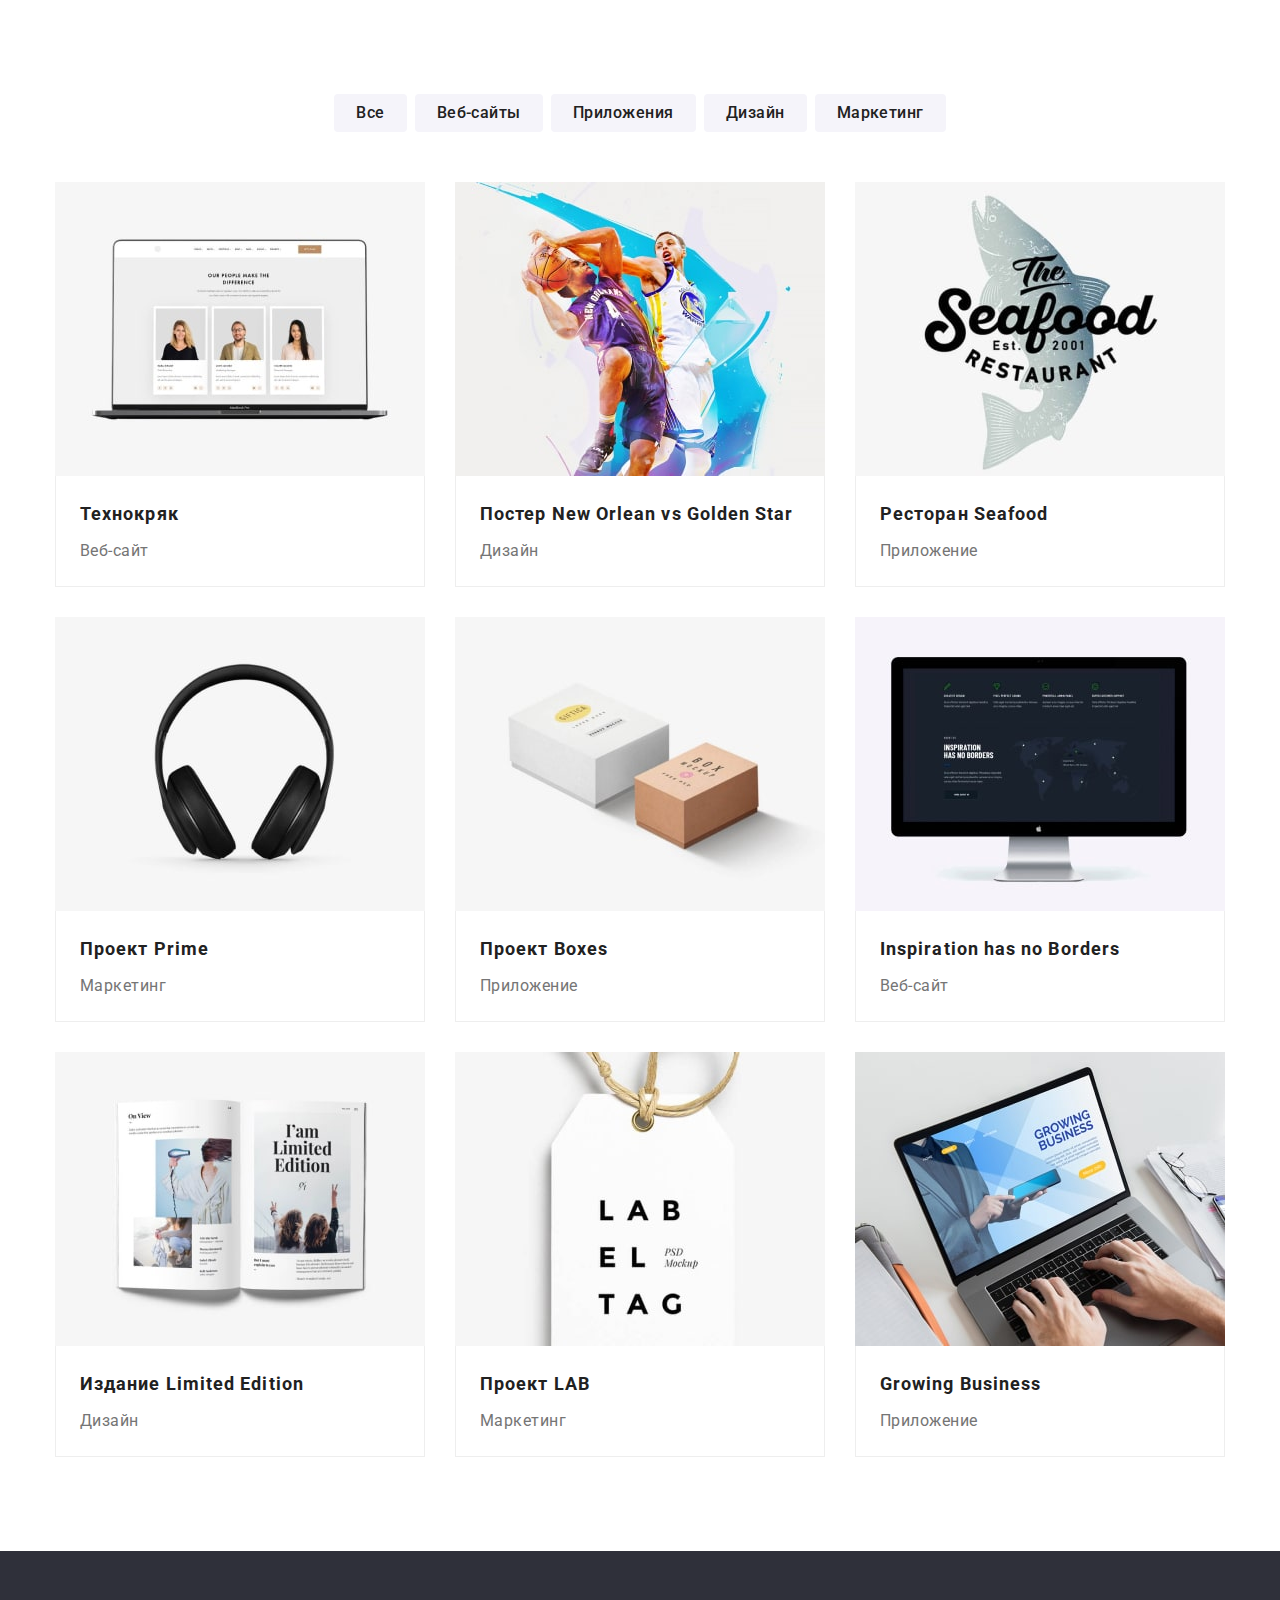
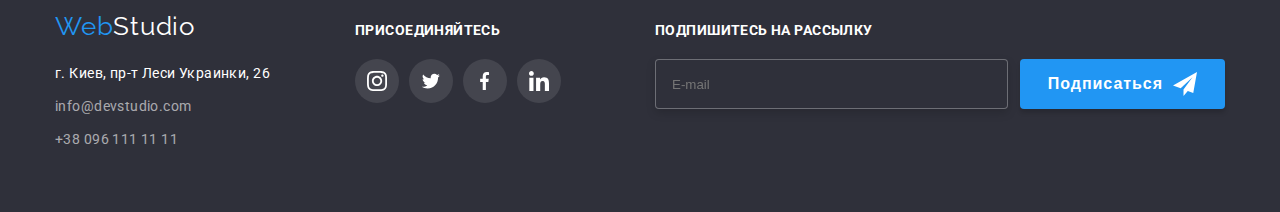
==== commit a24d56c4: "adaptive" ====
--- a/html/portfolio.html
+++ b/html/portfolio.html
@@ -20,11 +20,11 @@
   </head>
   <body>
     <!-- Шапка сайта -->
-    <header class="header">
+    <!-- <header class="header">
       <div class="container header--align-center">
         <nav class="navigation">
           <a
-            href="https://andysmokk.github.io/goit-markup-hw-07/"
+            href="https://andysmokk.github.io/goit-markup-hw-08/"
             class="logo header__logo--position"
           >
             <span class="logo__text--blue">Web</span>Studio</a
@@ -83,7 +83,7 @@
           </li>
         </ul>
       </div>
-    </header>
+    </header> -->
     <main>
       <!-- Секция примеры работ -->
       <section class="section">
@@ -91,20 +91,20 @@
         <div class="container filter">
           <!--заголовок "Примеры работ" скрыт-->
           <h1 class="visually-hidden">Примеры работ</h1>
-          <ul class="filter__list">
-            <li class="filter__item">
+          <ul class="filter__list filter__list--margin">
+            <li class="filter__item--margin">
               <button type="button" class="filter__button">Все</button>
             </li>
-            <li class="filter__item">
+            <li class="filter__item--margin">
               <button type="button" class="filter__button">Веб-сайты</button>
             </li>
-            <li class="filter__item">
+            <li class="filter__item--margin">
               <button type="button" class="filter__button">Приложения</button>
             </li>
-            <li class="filter__item">
+            <li class="filter__item--margin">
               <button type="button" class="filter__button">Дизайн</button>
             </li>
-            <li class="filter__item">
+            <li class="filter__item--margin">
               <button type="button" class="filter__button">Маркетинг</button>
             </li>
           </ul>
@@ -113,173 +113,390 @@
         <!-- Контейнер примеры работ -->
         <div class="container">
           <ul class="examples grid">
-            <li class="grid__item examples__item--grid examples__item--margin">
-              <a href="" class="examples__link examples__link--visited">
-                <div class="examples__box--shadow">
-                  <div class="examples__box--overlay">
-                    <img
-                      src="../images/portfolio/int-site-technocryc.jpg"
+            <li class="grid__item examples__item--grid">
+              <a href="" class="examples__link examples__link--visited">
+                <div class="examples__box--overlay">
+                  <picture>
+                    <source
+                      srcset="
+                        ../images/portfolio/desktop/img1-desktop-min.jpg    1x,
+                        ../images/portfolio/desktop/img1-desktop@2x-min.jpg 2x
+                      "
+                      media="(min-width: 1200px)"
+                      type="image/jpeg"
+                    />
+                    <source
+                      srcset="
+                        ../images/portfolio/tablet/img1-tablet-min.jpg    1x,
+                        ../images/portfolio/tablet/img1-tablet@2x-min.jpg 2x
+                      "
+                      media="(min-width: 768px)"
+                      type="image/jpeg"
+                    />
+                    <source
+                      srcset="
+                        ../images/portfolio/mobile/img1-mobile-min.jpg    1x,
+                        ../images/portfolio/mobile/img1-mobile@2x-min.jpg 2x
+                      "
+                      media="(max-width: 767px)"
+                    />
+                    <img
+                      src="../images/portfolio/desktop/img1-desktop-min.jpg"
                       alt="открытый ноутбук"
-                    />
-                    <div class="examples__text--overlay">
-                      <p class="examples__text">
-                        Технокряк это современная площадка распространения
-                        коронавируса. Компании используют эту платформу для
-                        цифрового шпионажа и атак на защищённые сервера
-                        конкурентов.
-                      </p>
-                    </div>
+                      width="450"
+                    />
+                  </picture>
+
+                  <div class="examples__text--overlay">
+                    <p class="examples__text">
+                      Технокряк это современная площадка распространения
+                      коронавируса. Компании используют эту платформу для
+                      цифрового шпионажа и атак на защищённые сервера
+                      конкурентов.
+                    </p>
                   </div>
-                  <div class="examples__box--border">
-                    <h2 class="examples__title examples__title--margin">
-                      Технокряк
-                    </h2>
-                    <p class="examples__work-type">Веб-сайт</p>
-                  </div>
-                </div></a
-              >
-            </li>
-            <li class="grid__item examples__item--grid examples__item--margin">
-              <a href="" class="examples__link examples__link--visited">
-                <div class="examples__box--shadow">
-                  <div class="examples__box--overlay">
-                    <img
-                      src="../images/portfolio/poster-new-orlean-golden-star.jpg"
+                </div>
+                <div class="examples__box--border examples__box--padding">
+                  <h2 class="examples__title examples__title--margin">
+                    Технокряк
+                  </h2>
+                  <p class="examples__work-type">Веб-сайт</p>
+                </div>
+              </a>
+            </li>
+            <li class="grid__item examples__item--grid">
+              <a href="" class="examples__link examples__link--visited">
+                <div class="examples__box--overlay">
+                  <picture>
+                    <source
+                      srcset="
+                        ../images/portfolio/desktop/img2-desktop-min.jpg    1x,
+                        ../images/portfolio/desktop/img2-desktop@2x-min.jpg 2x
+                      "
+                      media="(min-width: 1200px)"
+                      type="image/jpeg"
+                    />
+                    <source
+                      srcset="
+                        ../images/portfolio/tablet/img2-tablet-min.jpg    1x,
+                        ../images/portfolio/tablet/img2-tablet@2x-min.jpg 2x
+                      "
+                      media="(min-width: 768px)"
+                      type="image/jpeg"
+                    />
+                    <source
+                      srcset="
+                        ../images/portfolio/mobile/img2-mobile-min.jpg    1x,
+                        ../images/portfolio/mobile/img2-mobile@2x-min.jpg 2x
+                      "
+                      media="(max-width: 767px)"
+                    />
+                    <img
+                      src="../images/portfolio/desktop/img2-desktop-min.jpg"
                       alt="два баскетболиста в игре"
-                    />
-                  </div>
-                  <div class="examples__box--border">
-                    <h2 class="examples__title examples__title--margin">
-                      Постер New Orlean vs Golden Star
-                    </h2>
-                    <p class="examples__work-type">Дизайн</p>
-                  </div>
-                </div>
-              </a>
-            </li>
-            <li class="grid__item examples__item--grid examples__item--margin">
-              <a href="" class="examples__link examples__link--visited">
-                <div class="examples__box--shadow">
-                  <div class="examples__box--overlay">
-                    <img
-                      src="../images/portfolio/restaurant-seafood.jpg"
+                      width="450"
+                    />
+                  </picture>
+                </div>
+                <div class="examples__box--border">
+                  <h2 class="examples__title examples__title--margin">
+                    Постер New Orlean vs Golden Star
+                  </h2>
+                  <p class="examples__work-type">Дизайн</p>
+                </div>
+              </a>
+            </li>
+            <li class="grid__item examples__item--grid">
+              <a href="" class="examples__link examples__link--visited">
+                <div class="examples__box--overlay">
+                  <picture>
+                    <source
+                      srcset="
+                        ../images/portfolio/desktop/img3-desktop-min.jpg    1x,
+                        ../images/portfolio/desktop/img3-desktop@2x-min.jpg 2x
+                      "
+                      media="(min-width: 1200px)"
+                      type="image/jpeg"
+                    />
+                    <source
+                      srcset="
+                        ../images/portfolio/tablet/img3-tablet-min.jpg    1x,
+                        ../images/portfolio/tablet/img3-tablet@2x-min.jpg 2x
+                      "
+                      media="(min-width: 768px)"
+                      type="image/jpeg"
+                    />
+                    <source
+                      srcset="
+                        ../images/portfolio/mobile/img3-mobile-min.jpg    1x,
+                        ../images/portfolio/mobile/img3-mobile@2x-min.jpg 2x
+                      "
+                      media="(max-width: 767px)"
+                    />
+                    <img
+                      src="../images/portfolio/desktop/img3-desktop-min.jpg"
                       alt="логлтип ресторана"
-                    />
-                  </div>
-                  <div class="examples__box--border">
-                    <h2 class="examples__title examples__title--margin">
-                      Ресторан Seafood
-                    </h2>
-                    <p class="examples__work-type">Приложение</p>
-                  </div>
-                </div>
-              </a>
-            </li>
-            <li class="grid__item examples__item--grid examples__item--margin">
-              <a href="" class="examples__link examples__link--visited">
-                <div class="examples__box--shadow">
-                  <div class="examples__box--overlay">
-                    <img
-                      src="../images/portfolio/project-prime.jpg"
+                      width="450"
+                    />
+                  </picture>
+                </div>
+                <div class="examples__box--border">
+                  <h2 class="examples__title examples__title--margin">
+                    Ресторан Seafood
+                  </h2>
+                  <p class="examples__work-type">Приложение</p>
+                </div>
+              </a>
+            </li>
+            <li class="grid__item examples__item--grid">
+              <a href="" class="examples__link examples__link--visited">
+                <div class="examples__box--overlay">
+                  <picture>
+                    <source
+                      srcset="
+                        ../images/portfolio/desktop/img4-desktop-min.jpg    1x,
+                        ../images/portfolio/desktop/img4-desktop@2x-min.jpg 2x
+                      "
+                      media="(min-width: 1200px)"
+                      type="image/jpeg"
+                    />
+                    <source
+                      srcset="
+                        ../images/portfolio/tablet/img4-tablet-min.jpg    1x,
+                        ../images/portfolio/tablet/img4-tablet@2x-min.jpg 2x
+                      "
+                      media="(min-width: 768px)"
+                      type="image/jpeg"
+                    />
+                    <source
+                      srcset="
+                        ../images/portfolio/mobile/img4-mobile-min.jpg    1x,
+                        ../images/portfolio/mobile/img4-mobile@2x-min.jpg 2x
+                      "
+                      media="(max-width: 767px)"
+                    />
+                    <img
+                      src="../images/portfolio/desktop/img4-desktop-min.jpg"
                       alt="наушники"
-                    />
-                  </div>
-                  <div class="examples__box--border">
-                    <h2 class="examples__title examples__title--margin">
-                      Проект Prime
-                    </h2>
-                    <p class="examples__work-type">Маркетинг</p>
-                  </div>
-                </div>
-              </a>
-            </li>
-            <li class="grid__item examples__item--grid examples__item--margin">
-              <a href="" class="examples__link examples__link--visited">
-                <div class="examples__box--shadow">
-                  <div class="examples__box--overlay">
-                    <img
-                      src="../images/portfolio/project-boxes.jpg"
+                      width="450"
+                    />
+                  </picture>
+                </div>
+                <div class="examples__box--border">
+                  <h2 class="examples__title examples__title--margin">
+                    Проект Prime
+                  </h2>
+                  <p class="examples__work-type">Маркетинг</p>
+                </div>
+              </a>
+            </li>
+            <li class="grid__item examples__item--grid">
+              <a href="" class="examples__link examples__link--visited">
+                <div class="examples__box--overlay">
+                  <picture>
+                    <source
+                      srcset="
+                        ../images/portfolio/desktop/img5-desktop-min.jpg    1x,
+                        ../images/portfolio/desktop/img5-desktop@2x-min.jpg 2x
+                      "
+                      media="(min-width: 1200px)"
+                      type="image/jpeg"
+                    />
+                    <source
+                      srcset="
+                        ../images/portfolio/tablet/img5-tablet-min.jpg    1x,
+                        ../images/portfolio/tablet/img5-tablet@2x-min.jpg 2x
+                      "
+                      media="(min-width: 768px)"
+                      type="image/jpeg"
+                    />
+                    <source
+                      srcset="
+                        ../images/portfolio/mobile/img5-mobile-min.jpg    1x,
+                        ../images/portfolio/mobile/img5-mobile@2x-min.jpg 2x
+                      "
+                      media="(max-width: 767px)"
+                    />
+                    <img
+                      src="../images/portfolio/desktop/img5-desktop-min.jpg"
                       alt="две коробки"
-                    />
-                  </div>
-                  <div class="examples__box--border">
-                    <h2 class="examples__title examples__title--margin">
-                      Проект Boxes
-                    </h2>
-                    <p class="examples__work-type">Приложение</p>
-                  </div>
-                </div>
-              </a>
-            </li>
-            <li class="grid__item examples__item--grid examples__item--margin">
-              <a href="" class="examples__link examples__link--visited">
-                <div class="examples__box--shadow">
-                  <div class="examples__box--overlay">
-                    <img
-                      src="../images/portfolio/inspiration-has-no-borders.jpg"
+                      width="450"
+                    />
+                  </picture>
+                </div>
+                <div class="examples__box--border">
+                  <h2 class="examples__title examples__title--margin">
+                    Проект Boxes
+                  </h2>
+                  <p class="examples__work-type">Приложение</p>
+                </div>
+              </a>
+            </li>
+            <li class="grid__item examples__item--grid">
+              <a href="" class="examples__link examples__link--visited">
+                <div class="examples__box--overlay">
+                  <picture>
+                    <source
+                      srcset="
+                        ../images/portfolio/desktop/img6-desktop-min.jpg    1x,
+                        ../images/portfolio/desktop/img6-desktop@2x-min.jpg 2x
+                      "
+                      media="(min-width: 1200px)"
+                      type="image/jpeg"
+                    />
+                    <source
+                      srcset="
+                        ../images/portfolio/tablet/img6-tablet-min.jpg    1x,
+                        ../images/portfolio/tablet/img6-tablet@2x-min.jpg 2x
+                      "
+                      media="(min-width: 768px)"
+                      type="image/jpeg"
+                    />
+                    <source
+                      srcset="
+                        ../images/portfolio/mobile/img6-mobile-min.jpg    1x,
+                        ../images/portfolio/mobile/img6-mobile@2x-min.jpg 2x
+                      "
+                      media="(max-width: 767px)"
+                    />
+                    <img
+                      src="../images/portfolio/desktop/img6-desktop-min.jpg"
                       alt="компьютерный монитор"
-                    />
-                  </div>
-                  <div class="examples__box--border">
-                    <h2 class="examples__title examples__title--margin">
-                      Inspiration has no Borders
-                    </h2>
-                    <p class="examples__work-type">Веб-сайт</p>
-                  </div>
-                </div>
-              </a>
-            </li>
-            <li class="grid__item examples__item--grid examples__item--margin">
-              <a href="" class="examples__link examples__link--visited">
-                <div class="examples__box--shadow">
-                  <div class="examples__box--overlay">
-                    <img
-                      src="../images/portfolio/edition-limited-edition.jpg"
-                      alt="отурытый журнал"
-                    />
-                  </div>
-                  <div class="examples__box--border">
-                    <h2 class="examples__title examples__title--margin">
-                      Издание Limited Edition
-                    </h2>
-                    <p class="examples__work-type">Дизайн</p>
-                  </div>
-                </div>
-              </a>
-            </li>
-            <li class="grid__item examples__item--grid examples__item--margin">
-              <a href="" class="examples__link examples__link--visited">
-                <div class="examples__box--shadow">
-                  <div class="examples__box--overlay">
-                    <img
-                      src="../images/portfolio/project-lab.jpg"
+                      width="450"
+                    />
+                  </picture>
+                </div>
+                <div class="examples__box--border">
+                  <h2 class="examples__title examples__title--margin">
+                    Inspiration has no Borders
+                  </h2>
+                  <p class="examples__work-type">Веб-сайт</p>
+                </div>
+              </a>
+            </li>
+            <li class="grid__item examples__item--grid">
+              <a href="" class="examples__link examples__link--visited">
+                <div class="examples__box--overlay">
+                  <picture>
+                    <source
+                      srcset="
+                        ../images/portfolio/desktop/img7-desktop-min.jpg    1x,
+                        ../images/portfolio/desktop/img7-desktop@2x-min.jpg 2x
+                      "
+                      media="(min-width: 1200px)"
+                      type="image/jpeg"
+                    />
+                    <source
+                      srcset="
+                        ../images/portfolio/tablet/img7-tablet-min.jpg    1x,
+                        ../images/portfolio/tablet/img7-tablet@2x-min.jpg 2x
+                      "
+                      media="(min-width: 768px)"
+                      type="image/jpeg"
+                    />
+                    <source
+                      srcset="
+                        ../images/portfolio/mobile/img7-mobile-min.jpg    1x,
+                        ../images/portfolio/mobile/img7-mobile@2x-min.jpg 2x
+                      "
+                      media="(max-width: 767px)"
+                    />
+                    <img
+                      src="../images/portfolio/desktop/img7-desktop-min.jpg"
+                      alt="открытый журнал"
+                      width="450"
+                    />
+                  </picture>
+                </div>
+                <div class="examples__box--border">
+                  <h2 class="examples__title examples__title--margin">
+                    Издание Limited Edition
+                  </h2>
+                  <p class="examples__work-type">Дизайн</p>
+                </div>
+              </a>
+            </li>
+            <li class="grid__item examples__item--grid">
+              <a href="" class="examples__link examples__link--visited">
+                <div class="examples__box--overlay">
+                  <picture>
+                    <source
+                      srcset="
+                        ../images/portfolio/desktop/img8-desktop-min.jpg    1x,
+                        ../images/portfolio/desktop/img8-desktop@2x-min.jpg 2x
+                      "
+                      media="(min-width: 1200px)"
+                      type="image/jpeg"
+                    />
+                    <source
+                      srcset="
+                        ../images/portfolio/tablet/img8-tablet-min.jpg    1x,
+                        ../images/portfolio/tablet/img8-tablet@2x-min.jpg 2x
+                      "
+                      media="(min-width: 768px)"
+                      type="image/jpeg"
+                    />
+                    <source
+                      srcset="
+                        ../images/portfolio/mobile/img8-mobile-min.jpg    1x,
+                        ../images/portfolio/mobile/img8-mobile@2x-min.jpg 2x
+                      "
+                      media="(max-width: 767px)"
+                    />
+                    <img
+                      src="../images/portfolio/desktop/img8-desktop-min.jpg"
                       alt="бумажная бирка"
-                    />
-                  </div>
-                  <div class="examples__box--border">
-                    <h2 class="examples__title examples__title--margin">
-                      Проект LAB
-                    </h2>
-                    <p class="examples__work-type">Маркетинг</p>
-                  </div>
-                </div>
-              </a>
-            </li>
-            <li class="grid__item examples__item--grid examples__item--margin">
-              <a href="" class="examples__link examples__link--visited">
-                <div class="examples__box--shadow">
-                  <div class="examples__box--overlay">
-                    <img
-                      src="../images/portfolio/growing-business.jpg"
+                      width="450"
+                    />
+                  </picture>
+                </div>
+                <div class="examples__box--border">
+                  <h2 class="examples__title examples__title--margin">
+                    Проект LAB
+                  </h2>
+                  <p class="examples__work-type">Маркетинг</p>
+                </div>
+              </a>
+            </li>
+            <li class="grid__item examples__item--grid">
+              <a href="" class="examples__link examples__link--visited">
+                <div class="examples__box--overlay">
+                  <picture>
+                    <source
+                      srcset="
+                        ../images/portfolio/desktop/img9-desktop-min.jpg    1x,
+                        ../images/portfolio/desktop/img9-desktop@2x-min.jpg 2x
+                      "
+                      media="(min-width: 1200px)"
+                      type="image/jpeg"
+                    />
+                    <source
+                      srcset="
+                        ../images/portfolio/tablet/img9-tablet-min.jpg    1x,
+                        ../images/portfolio/tablet/img9-tablet@2x-min.jpg 2x
+                      "
+                      media="(min-width: 768px)"
+                      type="image/jpeg"
+                    />
+                    <source
+                      srcset="
+                        ../images/portfolio/mobile/img9-mobile-min.jpg    1x,
+                        ../images/portfolio/mobile/img9-mobile@2x-min.jpg 2x
+                      "
+                      media="(max-width: 767px)"
+                    />
+                    <img
+                      src="../images/portfolio/desktop/img9-desktop-min.jpg"
                       alt="человек работает на ноутбуке"
-                    />
-                  </div>
-                  <div class="examples__box--border">
-                    <h2 class="examples__title examples__title--margin">
-                      Growing Business
-                    </h2>
-                    <p class="examples__work-type">Приложение</p>
-                  </div>
+                      width="450"
+                    />
+                  </picture>
+                </div>
+                <div class="examples__box--border">
+                  <h2 class="examples__title examples__title--margin">
+                    Growing Business
+                  </h2>
+                  <p class="examples__work-type">Приложение</p>
                 </div>
               </a>
             </li>
@@ -291,66 +508,67 @@
     <!-- Футер -->
     <footer class="footer">
       <div class="container footer__flex">
-        <div class="footer__addres footer__addres--position">
-          <a
-            href="https://andysmokk.github.io/goit-markup-hw-07/"
-            class="logo footer__logo footer__logo--margin"
-          >
-            <span class="logo__text--blue">Web</span>Studio</a
-          >
-          <address>
-            <p class="address__text address__text--margin">
-              г. Киев, пр-т Леси Украинки, 26
-            </p>
-            <ul class="list">
-              <li>
-                <a
-                  class="address__contact address__contact--margin"
-                  href="mailto:info@devstudio.com"
-                  >info@devstudio.com</a
-                >
+        <div class="footer__box">
+          <div class="footer__addres footer__addres--position">
+            <a
+              href="https://andysmokk.github.io/goit-markup-hw-08/"
+              class="logo footer__logo footer__logo--margin"
+            >
+              <span class="logo__text--blue">Web</span>Studio</a
+            >
+            <address>
+              <p class="address__text address__text--margin">
+                г. Киев, пр-т Леси Украинки, 26
+              </p>
+              <ul>
+                <li>
+                  <a
+                    class="address__contact address__contact--margin"
+                    href="mailto:info@devstudio.com"
+                    >info@devstudio.com</a
+                  >
+                </li>
+                <li>
+                  <a class="address__contact" href="tel:+380961111111"
+                    >+38 096 111 11 11</a
+                  >
+                </li>
+              </ul>
+            </address>
+          </div>
+          <div class="footer__social footer__social--position">
+            <p class="social__text social__text--margin">присоединяйтесь</p>
+            <ul class="social__list">
+              <li class="social__item social__item--margin">
+                <a href="" class="social__link social__link--background">
+                  <svg class="social__icon--white" width="20" height="20">
+                    <use href="../images/icons/sprite.svg#icon-instagram"></use>
+                  </svg>
+                </a>
               </li>
-              <li>
-                <a class="address__contact" href="tel:+380961111111"
-                  >+38 096 111 11 11</a
-                >
+              <li class="social__item social__item--margin">
+                <a href="" class="social__link social__link--background">
+                  <svg class="social__icon--white" width="20" height="16.25">
+                    <use href="../images/icons/sprite.svg#icon-twitter"></use>
+                  </svg>
+                </a>
+              </li>
+              <li class="social__item social__item--margin">
+                <a href="" class="social__link social__link--background">
+                  <svg class="social__icon--white" width="10" height="20">
+                    <use href="../images/icons/sprite.svg#icon-facebook"></use>
+                  </svg>
+                </a>
+              </li>
+              <li class="social__item social__item--margin">
+                <a href="" class="social__link social__link--background">
+                  <svg class="social__icon--white" width="20" height="20">
+                    <use href="../images/icons/sprite.svg#icon-linkedin"></use>
+                  </svg>
+                </a>
               </li>
             </ul>
-          </address>
-        </div>
-
-        <div class="footer__social footer__social--position">
-          <p class="social__text social__text--margin">присоединяйтесь</p>
-          <ul class="social__list">
-            <li class="social__item social__item--margin">
-              <a href="" class="social__link social__link--background">
-                <svg class="social__icon--white" width="20" height="20">
-                  <use href="../images/icons/sprite.svg#icon-instagram"></use>
-                </svg>
-              </a>
-            </li>
-            <li class="social__item social__item--margin">
-              <a href="" class="social__link social__link--background">
-                <svg class="social__icon--white" width="20" height="16.25">
-                  <use href="../images/icons/sprite.svg#icon-twitter"></use>
-                </svg>
-              </a>
-            </li>
-            <li class="social__item social__item--margin">
-              <a href="" class="social__link social__link--background">
-                <svg class="social__icon--white" width="10" height="20">
-                  <use href="../images/icons/sprite.svg#icon-facebook"></use>
-                </svg>
-              </a>
-            </li>
-            <li class="social__item social__item--margin">
-              <a href="" class="social__link social__link--background">
-                <svg class="social__icon--white" width="20" height="20">
-                  <use href="../images/icons/sprite.svg#icon-linkedin"></use>
-                </svg>
-              </a>
-            </li>
-          </ul>
+          </div>
         </div>
         <form class="subscribe subscribe--padding">
           <p class="subscribe__text subscribe__text--margin">
--- a/CSS/styles.min.css
+++ b/CSS/styles.min.css
@@ -1,2 +1,2 @@
-:root{--primery-text-color: #757575;--title-text-color: #212121;--button-text-color: #212121;--button-text-color-hover-focus: #ffffff;--button-background-color: #f5f4fa;--link-text-ontacts: #757575;--link-text-site-nav: #212121;--accent-text-color: #2196f3;--social-icon-color: #afb1b8;--accent-icon-color: #ffffff;--grid-item: 4;--timing-function: cubic-bezier(0.4, 0, 0.2, 1);--animation-speed: 250ms}.visually-hidden{position:absolute !important;clip:rect(1px 1px 1px 1px);clip:rect(1px, 1px, 1px, 1px);padding:0 !important;border:0 !important;height:1px !important;width:1px !important;overflow:hidden}html{box-sizing:border-box}*,*::before,*::after{box-sizing:border-box}a{text-decoration:none}ul{padding-left:0;margin:0}li{list-style:none}address{font-style:normal}h1,h2,h3,h4,h5,h6,p{margin-top:0;margin-bottom:0}img{display:block;max-width:100%;height:auto}button{cursor:pointer}label{font-size:12px;line-height:1.17;letter-spacing:0.01em;cursor:pointer}textarea{resize:none}body{color:var(--primery-text-color);background-color:#ffffff;font-family:Roboto, sans-serif;margin:0}.container{width:1200px;padding-left:15px;padding-right:15px;margin-left:auto;margin-right:auto}.hero__button{color:#ffffff;background-color:#2196f3;font-weight:700;font-size:16px;line-height:1.88;letter-spacing:0.06em;font-family:inherit;padding:10px 32px;border:0;border-radius:4px}.filter__button{color:var(--button-text-color);background-color:var(--button-background-color);font-weight:500;font-size:16px;line-height:1.63;letter-spacing:0.03em;font-family:inherit;border:0;border-radius:4px;padding:6px 22px;transition:background-color var(--animation-speed) var(--timing-function),color var(--animation-speed) var(--timing-function),box-shadow var(--animation-speed) var(--timing-function)}.filter__button:hover,.filter__button:focus{color:var(--button-text-color-hover-focus);background-color:var(--accent-text-color);box-shadow:0px 3px 1px rgba(0,0,0,0.1),0px 1px 2px rgba(0,0,0,0.08),0px 2px 2px rgba(0,0,0,0.12)}.subscribe__button{font-weight:700;font-size:16px;line-height:1.88;letter-spacing:0.06em;color:var(--accent-icon-color);padding:10px 28px;display:flex;align-items:center;border:none;border-radius:4px;background-color:var(--accent-text-color);box-shadow:0px 4px 4px rgba(0,0,0,0.15)}.subscribe__button--margin{margin-left:12px}.subscribe__icon--append{margin-left:10px}.form-field__button{font-weight:700;font-size:16px;line-height:1.88;letter-spacing:0.06em;padding:10px 55px;display:block;color:var(--button-background-color);background-color:var(--accent-text-color);border:0;border-radius:4px;box-shadow:0px 4px 4px rgba(0,0,0,0.15);transition:background-color var(--animation-speed) var(--timing-function)}.form-field__button--margin{margin-top:23px;margin-right:auto;margin-left:auto}.form-field__button:hover,.form-field__button:focus{background-color:#188ce8}.social__list{display:inline-flex}.social__list--padding{padding-bottom:30px}.social__item--margin+.social__item--margin{margin-left:10px}.social__link{display:flex;justify-content:center;align-items:center;width:44px;height:44px;border-radius:50%;background-color:#ffffff;transition:background-color var(--animation-speed) var(--timing-function)}.social__item .social__icon{fill:var(--social-icon-color);transition:fill var(--animation-speed) var(--timing-function)}.social__link:hover .social__icon,.social__link:focus .social__icon{fill:var(--accent-icon-color)}.social__link:hover,.social__link:focus{background-color:var(--accent-text-color)}.social__link--background{background-color:rgba(255,255,255,0.1)}.social__icon--white{fill:#ffffff}.logo{color:#212121;font-family:Raleway, sans-serif;font-size:26px;line-height:1.19;letter-spacing:0.03em}.header__logo--position{padding-top:24px;padding-bottom:25px}.footer__logo--margin{margin-bottom:20px}.footer__logo{color:#ffffff;display:inline-block}.logo__text--blue{color:#2196f3}.backdrop{position:fixed;top:0;bottom:0;width:100%;height:100%;background-color:rgba(0,0,0,0.2);opacity:1;transition:opacity var(--animation-speed) var(--timing-function)}.backdrop.is-hidden{opacity:0;visibility:visible;pointer-events:none}.backdrop.is-hidden .modal{transform:translate(-50%, -50%) scale(0.1)}.modal{position:absolute;top:50%;left:50%;transform:translate(-50%, -50%) scale(1);transition:transform var(--animation-speed) var(--timing-function);border-radius:4px;background-color:#ffffff;display:flex;justify-content:flex-end;box-shadow:0px 1px 3px rgba(0,0,0,0.12),0px 1px 1px rgba(0,0,0,0.14),0px 2px 1px rgba(0,0,0,0.2)}.modal--size{min-width:528px;min-height:581px}.modal--padding{padding-top:8px;padding-right:8px}.modal__button-close{border:1px solid rgba(0,0,0,0.1);width:30px;height:30px;border-radius:50%;background-color:#fff;z-index:1;transition:fill var(--animation-speed) var(--timing-function)}.modal__button-close:hover,.modal__button-close:focus{fill:var(--accent-text-color)}.modal__form{position:absolute;top:0;right:0;left:0;bottom:0}.modal__form--padding{padding:40px}.modal__form-text{font-weight:700;font-size:20px;line-height:1.15;text-align:center;letter-spacing:0.03em;color:var(--button-text-color)}.modal__form-text--padding{margin-bottom:12px}.form-field{position:relative;display:flex;flex-direction:column}.modal__form-field{position:relative;display:flex;flex-direction:column}.modal__input{border:1px solid rgba(33,33,33,0.2);border-radius:4px;transition:border var(--animation-speed) var(--timing-function)}.modal__input--padding{padding-top:12px;padding-right:12px;padding-bottom:12px;padding-left:42px}.modal__input--margin{margin-top:4px;margin-bottom:10px}.modal__input--font{font-size:14px}.modal__textarea{border:1px solid rgba(33,33,33,0.2);border-radius:4px;transition:border var(--animation-speed) var(--timing-function)}.modal__textarea--padding{padding:12px 16px}.modal__textarea--margin{margin-top:4px;margin-bottom:20px}.modal__textarea::placeholder{font-size:12px;line-height:1.17;letter-spacing:0.01em;color:rgba(117,117,117,0.5)}.modal__input:hover,.modal__input:focus{border:1px solid var(--accent-text-color)}.modal__textarea:hover,.modal__textarea:focus{border:1px solid var(--accent-text-color)}.modal__input:hover+.form-field__icon,.modal__input:focus+.form-field__icon{fill:var(--accent-text-color)}.form-field__icon{position:absolute;top:50%;left:3.5%;transform:translateY(-30%);fill:var(--button-text-color);transition:fill var(--animation-speed) var(--timing-function)}.form-field__policy{text-align:center;position:relative}.form-field__policy-text{font-size:14px;line-height:1.71;letter-spacing:0.03em}.form-field__policy-text--padding{padding-left:24px}.form-field__agreement{text-decoration:underline}.form-field__checkbox-policy{position:absolute !important;clip:rect(1px 1px 1px 1px);clip:rect(1px, 1px, 1px, 1px);padding:0 !important;border:0 !important;height:1px !important;width:1px !important;overflow:hidden}.form-field__checkbox-icon{position:absolute;top:50%;left:2.6%;transform:translateY(-50%);fill:var(--button-text-color)}.form-field__checkbox-policy:checked+.form-field__checkbox-icon{background-color:var(--accent-text-color);fill:var(--accent-text-color);border-radius:2px;background-image:url(../images/icons/checkbox.svg);background-size:contain}.form-field__checkbox-policy:focus+.form-field__checkbox-icon{box-shadow:0px 0px 0px 2px rgba(0,0,0,0.33);border-radius:2px}.section{padding-top:94px;padding-bottom:94px}.section__title{font-size:36px;line-height:1.17;letter-spacing:0.03em;text-align:center;color:var(--title-text-color)}.section__title--margin{margin-bottom:50px}.grid{display:flex;flex-wrap:wrap;margin-right:-30px}.grid__item{flex-basis:calc((100% - 30px * var(--grid-item)) / var(--grid-item));margin-right:30px}.header{border-bottom:1px solid #ececec}.header--align-center{display:flex;align-items:center}.navigation{display:flex;align-items:center}.navigation__list{display:flex;margin-left:93px}.navigation__list .navigation__ltem:not(:last-child){margin-right:50px}.navigation__link{display:block;font-weight:500;font-size:14px;line-height:1.14;letter-spacing:0.02em;transition:color var(--animation-speed) var(--timing-function)}.navigation__link--position{display:flex;align-items:center;padding-top:32px;padding-bottom:32px}.navigation__list .navigation__link{color:var(--link-text-site-nav)}.navigation__list .navigation__link:hover,.navigation__list .navigation__link:focus{color:var(--accent-text-color)}.navigation__list .navigation__link.current{color:var(--accent-text-color)}.navigation__ltem{position:relative}.navigation--current-page::after{content:'';display:block;width:100%;height:4px;background-color:var(--accent-text-color);border-radius:4px;position:absolute;bottom:-1px}.contacts{display:flex;margin-left:auto}.contacts__link{color:var(--link-text-ontacts);font-style:normal;font-weight:500;font-size:14px;line-height:1.14;letter-spacing:0.02em;transition:color var(--animation-speed) var(--timing-function)}.contacts__link--position{display:flex;align-items:center;padding-top:30px;padding-bottom:30px}.contacts__link--padding{padding-top:30px;padding-bottom:30px}.address__contact{color:rgba(255,255,255,0.6);font-size:14px;font-weight:400;line-height:1.71;letter-spacing:0.03em}.contacts__link:hover,.contacts__link:focus{color:var(--accent-text-color)}.contacts__item--position+.contacts__item--position{margin-left:50px}.address__contact:hover,.address__contact:focus{color:var(--accent-text-color)}.address__contact--margin{display:block;margin-bottom:9px}.contacts__icon{fill:currentColor}.contacts__icon--posotion{margin-right:10px}.hero{background-color:#2f303a;text-align:center;padding-top:200px;padding-bottom:200px}.overlay{margin-left:auto;margin-right:auto;background-image:linear-gradient(to right, rgba(47,48,58,0.4), rgba(47,48,58,0.4)),url(../images/hero/Img-hero.jpg);background-size:cover;background-repeat:no-repeat;background-position:center}.hero__title{color:#ffffff;font-weight:900;font-size:44px;line-height:1.36;letter-spacing:0.06em;text-transform:uppercase;margin-bottom:30px}.hero__title--popsition{max-width:696px}.features{width:270px;height:120px;background-color:var(--button-background-color);border-radius:4px;display:flex;justify-content:center;align-items:center}.features--margin{margin-bottom:30px}.features__title{font-size:14px;line-height:1.14;letter-spacing:0.03em;text-transform:uppercase;color:var(--title-text-color)}.features__title--margin{margin-bottom:10px}.features__text{font-size:14px;line-height:1.71;letter-spacing:0.03em}.work{padding-top:0}.work__item{position:relative;text-align:center;--grid-item: 3}.work__item--margin{margin-right:30px}.work__text{position:absolute;right:0;bottom:0;left:0;min-height:70px;font-weight:700;font-size:14px;line-height:1.14;letter-spacing:0.03em;text-transform:uppercase;color:var(--accent-icon-color);background-color:rgba(47,48,58,0.8)}.work__text--padding{padding-top:27px}.team{background-color:var(--button-background-color)}.team__item{background-color:#ffffff;border-top-left-radius:0;border-top-right-radius:0;border-bottom-left-radius:4px;border-bottom-right-radius:4px;box-shadow:0px 1px 3px rgba(0,0,0,0.12),0px 1px 1px rgba(0,0,0,0.14),0px 2px 1px rgba(0,0,0,0.2);text-align:center}.team__member-text{font-weight:400;font-size:16px;line-height:1.19;letter-spacing:0.03em}.team__member-title{font-weight:500;font-size:16px;line-height:1.19;letter-spacing:0.03em;color:var(--title-text-color)}.team__member-title--margin{margin-bottom:10px}.team__text--padding{padding-top:30px;padding-bottom:16px}.clients__link{display:flex;justify-content:center;align-items:center;height:90px;border:1px solid #afb1b8;border-radius:4px;transition:border var(--animation-speed) var(--timing-function)}.clients__item--grid{--grid-item: 6}.clients__icon{fill:var(--social-icon-color);transition:fill var(--animation-speed) var(--timing-function)}.clients__link:hover,.clients__link:focus{border:1px solid var(--accent-text-color)}.clients__link:hover .clients__icon,.clients__link:focus .clients__icon{fill:var(--accent-text-color)}.examples{margin-bottom:-30px}.examples__item--grid{--grid-item: 3}.examples__item--margin{margin-bottom:30px}.examples__title{font-size:18px;line-height:2;letter-spacing:0.06em;color:var(--title-text-color)}.examples__title--margin{margin-bottom:4px}.examples__work-type{font-size:16px;line-height:1.88;letter-spacing:0.03em}.examples__box--border{border-right:1px solid #eeeeee;border-bottom:1px solid #eeeeee;border-left:1px solid #eeeeee;padding-top:20px;padding-right:24px;padding-bottom:20px;padding-left:24px}.examples__box--overlay{position:relative;overflow:hidden}.examples__box--overlay:before{display:inline-block;content:'';position:absolute;background-color:rgba(33,150,243,0.9);width:100%;height:100%;transform:translateY(100%);transition:transform var(--animation-speed) var(--timing-function)}.examples__link:hover .examples__box--overlay:before,.examples__link:focus .examples__box--overlay:before{opacity:1;transform:translateY(0)}.examples__text{font-size:18px;line-height:1.56;letter-spacing:0.03em;color:var(--button-text-color-hover-focus)}.examples__text--overlay{position:absolute;top:0;left:0;transform:translateY(100%);transition:transform var(--animation-speed) var(--timing-function);padding:63px 24px}.examples__link:hover .examples__text--overlay,.examples__link:focus .examples__text--overlay{opacity:1;transform:translateY(0)}.examples__link--visited:visited{color:#757575}.examples__box--shadow{transition:box-shadow var(--animation-speed) var(--timing-function)}.examples__link:hover .examples__box--shadow,.examples__link:focus .examples__box--shadow{box-shadow:0px 1px 1px rgba(0,0,0,0.12),0px 4px 4px rgba(0,0,0,0.06),1px 4px 6px rgba(0,0,0,0.16)}.filter{margin-bottom:50px}.filter__list{display:flex;flex-wrap:wrap;justify-content:center}.filter__item+.filter__item{margin-left:8px}.footer{background-color:#2f303a}.address__text{color:#ffffff;font-weight:400;font-size:14px;line-height:1.71;letter-spacing:0.03em}.address__text--margin{margin-bottom:9px}.social__text{font-weight:700;font-style:normal;font-size:14px;line-height:1.14;letter-spacing:0.03em;text-transform:uppercase;color:#ffffff}.social__text--margin{margin-bottom:20px}.footer__flex{display:flex}.footer__addres{--grid-item: 2;flex-basis:calc((50% - 45px) / var(--grid-item))}.footer__addres--position{margin-right:30px;padding-top:60px;padding-bottom:60px}.footer__social{--grid-item: 2;flex-basis:calc((50% - 45px) / var(--grid-item))}.footer__social--position{padding-top:72px;padding-bottom:100px;margin-right:30px}.subscribe{flex-basis:calc(50% - 15px)}.subscribe--padding{padding-top:72px;padding-bottom:94px}.subscribe__text{font-weight:700;font-size:14px;line-height:1.14;letter-spacing:0.03em;text-transform:uppercase;color:var(--accent-icon-color)}.subscribe__text--margin{margin-bottom:20px}.subscribe__input-email{color:var(--button-background-color);padding:15px 16px;border:1px solid rgba(255,255,255,0.3);border-radius:4px;filter:drop-shadow(0px 4px 4px rgba(0,0,0,0.15));background-color:#2f303a;width:100%}.subscribe__flex{display:flex}
+:root{--primery-text-color: #757575;--title-text-color: #212121;--button-text-color: #212121;--button-text-color-hover-focus: #ffffff;--button-background-color: #f5f4fa;--link-text-ontacts: #757575;--link-text-site-nav: #212121;--accent-text-color: #2196f3;--social-icon-color: #afb1b8;--accent-icon-color: #ffffff;--main-white: #ffffff;--grid-item: 4;--timing-function: cubic-bezier(0.4, 0, 0.2, 1);--animation-speed: 250ms}.visually-hidden{position:absolute !important;clip:rect(1px 1px 1px 1px);clip:rect(1px, 1px, 1px, 1px);padding:0 !important;border:0 !important;height:1px !important;width:1px !important;overflow:hidden}html{box-sizing:border-box}*,*::before,*::after{box-sizing:border-box}a{text-decoration:none}ul{padding-left:0;margin:0}li{list-style:none}address{font-style:normal}h1,h2,h3,h4,h5,h6,p{margin-top:0;margin-bottom:0}img{display:block;max-width:100%;height:auto}button{cursor:pointer}label{font-size:12px;line-height:1.17;letter-spacing:0.01em;cursor:pointer}textarea{resize:none}body{color:var(--primery-text-color);background-color:#ffffff;font-family:Roboto, sans-serif;margin:0}.container{width:100%;padding-left:15px;padding-right:15px;margin-left:auto;margin-right:auto}@media screen and (min-width: 480px){.container{max-width:480px}}@media screen and (min-width: 768px){.container{max-width:768px}}@media screen and (min-width: 1200px){.container{max-width:1200px}}.hero__button{color:#ffffff;background-color:#2196f3;font-weight:700;font-size:16px;line-height:1.88;letter-spacing:0.06em;font-family:inherit;padding:10px 32px;border:0;border-radius:4px}.filter__button{color:var(--button-text-color);background-color:var(--button-background-color);font-weight:500;font-size:16px;line-height:1.63;letter-spacing:0.03em;font-family:inherit;border:0;border-radius:4px;padding:6px 22px;transition:background-color var(--animation-speed) var(--timing-function),color var(--animation-speed) var(--timing-function),box-shadow var(--animation-speed) var(--timing-function)}.filter__button:hover,.filter__button:focus{color:var(--button-text-color-hover-focus);background-color:var(--accent-text-color);box-shadow:0px 3px 1px rgba(0,0,0,0.1),0px 1px 2px rgba(0,0,0,0.08),0px 2px 2px rgba(0,0,0,0.12)}.subscribe__button{font-weight:700;font-size:16px;line-height:1.88;letter-spacing:0.06em;color:var(--accent-icon-color);padding:10px 28px;display:inline-flex;align-items:center;border:none;border-radius:4px;background-color:var(--accent-text-color);box-shadow:0px 4px 4px rgba(0,0,0,0.15)}@media screen and (min-width: 1200px){.subscribe__button--margin{margin-left:12px}}.subscribe__icon--append{margin-left:10px}.form-field__button{font-weight:700;font-size:16px;line-height:1.88;letter-spacing:0.06em;padding:10px 55px;display:block;color:var(--button-background-color);background-color:var(--accent-text-color);border:0;border-radius:4px;box-shadow:0px 4px 4px rgba(0,0,0,0.15);transition:background-color var(--animation-speed) var(--timing-function)}.form-field__button:hover,.form-field__button:focus{background-color:#188ce8}.form-field__button--margin{margin-top:23px;margin-right:auto;margin-left:auto}@media screen and (max-width: 767.98px){.mobile-menu__btn{display:inline-flex;margin:0;padding:0;border:none;background-color:transparent;z-index:1}.mobile-menu__btn .mobile-menu__icon-close{display:none}.mobile-menu__btn.is-open .mobile-menu__icon-close{display:block}.mobile-menu__btn.is-open .mobile-menu__icon-menu{display:none}}@media screen and (min-width: 767.98px){.mobile-menu__btn{display:none}}.social__list{display:inline-flex}.social__list--padding{padding-bottom:30px}.social__item--margin+.social__item--margin{margin-left:10px}.social__link{display:flex;justify-content:center;align-items:center;width:44px;height:44px;border-radius:50%;background-color:#ffffff;transition:background-color var(--animation-speed) var(--timing-function)}.social__link:hover,.social__link:focus{background-color:var(--accent-text-color)}.social__icon{fill:var(--social-icon-color);transition:fill var(--animation-speed) var(--timing-function)}.social__link:hover .social__icon,.social__link:focus .social__icon{fill:var(--accent-icon-color)}.social__link--background{background-color:rgba(255,255,255,0.1)}.social__icon--white{fill:#ffffff}.logo{color:#212121;font-family:Raleway, sans-serif;font-size:26px;line-height:1.19;letter-spacing:0.03em}.header__logo--position{padding-top:16px;padding-bottom:16px}@media screen and (min-width: 767.98px){.header__logo--position{padding-top:26px;padding-bottom:24px}}@media screen and (min-width: 1199.98px){.header__logo--position{padding-top:24px;padding-bottom:25px}}.footer__logo--margin{margin-bottom:20px}.footer__logo{color:#ffffff;display:inline-block}.logo__text--blue{color:#2196f3}.backdrop{position:fixed;top:0;bottom:0;width:100%;height:100%;background-color:rgba(0,0,0,0.2);opacity:1;transition:opacity var(--animation-speed) var(--timing-function)}.backdrop.is-hidden{opacity:0;visibility:visible;pointer-events:none}.backdrop.is-hidden .modal{transform:translate(-50%, -50%) scale(0.1)}.modal{position:absolute;top:50%;left:50%;transform:translate(-50%, -50%) scale(1);transition:transform var(--animation-speed) var(--timing-function);border-radius:4px;background-color:#ffffff;display:flex;justify-content:flex-end;box-shadow:0px 1px 3px rgba(0,0,0,0.12),0px 1px 1px rgba(0,0,0,0.14),0px 2px 1px rgba(0,0,0,0.2)}.modal--size{min-width:528px;min-height:581px}.modal--padding{padding-top:8px;padding-right:8px}.modal__button-close{border:1px solid rgba(0,0,0,0.1);width:30px;height:30px;border-radius:50%;background-color:#fff;z-index:1;transition:fill var(--animation-speed) var(--timing-function)}.modal__button-close:hover,.modal__button-close:focus{fill:var(--accent-text-color)}.modal__form{position:absolute;top:0;right:0;left:0;bottom:0}.modal__form--padding{padding:40px}.modal__form-text{font-weight:700;font-size:20px;line-height:1.15;text-align:center;letter-spacing:0.03em;color:var(--button-text-color)}.modal__form-text--padding{margin-bottom:12px}.form-field{position:relative;display:flex;flex-direction:column}.modal__form-field{position:relative;display:flex;flex-direction:column}.modal__input{border:1px solid rgba(33,33,33,0.2);border-radius:4px;transition:border var(--animation-speed) var(--timing-function)}.modal__input:hover,.modal__input:focus{border:1px solid var(--accent-text-color)}.modal__input--padding{padding-top:12px;padding-right:12px;padding-bottom:12px;padding-left:42px}.modal__input--margin{margin-top:4px;margin-bottom:10px}.modal__input--font{font-size:14px}.modal__textarea{border:1px solid rgba(33,33,33,0.2);border-radius:4px;transition:border var(--animation-speed) var(--timing-function)}.modal__textarea:hover,.modal__textarea:focus{border:1px solid var(--accent-text-color)}.modal__textarea::placeholder{font-size:12px;line-height:1.17;letter-spacing:0.01em;color:rgba(117,117,117,0.5)}.modal__textarea--padding{padding:12px 16px}.modal__textarea--margin{margin-top:4px;margin-bottom:20px}.form-field__icon{position:absolute;top:50%;left:3.5%;transform:translateY(-30%);fill:var(--button-text-color);transition:fill var(--animation-speed) var(--timing-function)}.modal__input:hover+.form-field__icon,.modal__input:focus+.form-field__icon{fill:var(--accent-text-color)}.form-field__policy{text-align:center;position:relative}.form-field__policy-text{font-size:14px;line-height:1.71;letter-spacing:0.03em}.form-field__policy-text--padding{padding-left:24px}.form-field__agreement{text-decoration:underline}.form-field__checkbox-policy{position:absolute !important;clip:rect(1px 1px 1px 1px);clip:rect(1px, 1px, 1px, 1px);padding:0 !important;border:0 !important;height:1px !important;width:1px !important;overflow:hidden}.form-field__checkbox-icon{position:absolute;top:50%;left:2.6%;transform:translateY(-50%);fill:var(--button-text-color)}.form-field__checkbox-policy:checked+.form-field__checkbox-icon{background-color:var(--accent-text-color);fill:var(--accent-text-color);border-radius:2px;background-image:url(../images/icons/checkbox.svg);background-size:contain}.form-field__checkbox-policy:focus+.form-field__checkbox-icon{box-shadow:0px 0px 0px 2px rgba(0,0,0,0.33);border-radius:2px}.section{padding-top:60px;padding-bottom:60px}@media screen and (min-width: 1200px){.section{padding-top:94px;padding-bottom:94px}}.section__title{font-size:36px;line-height:1.17;letter-spacing:0.03em;text-align:center;color:var(--title-text-color)}.section__title--margin{margin-bottom:30px}@media screen and (min-width: 1200px){.section__title--margin{margin-bottom:50px}}.grid{display:flex;flex-wrap:wrap;margin-left:-30px;margin-bottom:-30px}.grid__item{flex-basis:calc((100% - 30px * var(--grid-item)) / var(--grid-item));margin-left:30px;margin-bottom:30px}.header{position:relative;border-bottom:1px solid #ececec}.header--position{display:flex}@media screen and (max-width: 767.98px){.header--position{align-items:center;justify-content:space-between}}@media screen and (max-width: 767.98px){.mobile-menu{display:flex;flex-direction:column;justify-content:space-between;position:absolute;top:0;left:0;width:100%;height:100vh;background-color:var(--main-white)}}@media screen and (min-width: 767.98px){.mobile-menu{width:100%;display:flex;align-items:center;justify-content:space-between}}@media screen and (max-width: 767.98px){.mobile-menu.is-open{display:none}}.navigation__list .navigation__link.current{color:var(--accent-text-color)}@media screen and (min-width: 767.98px){.navigation__list{display:flex}}@media screen and (min-width: 767.98px){.mobile-menu--margin{margin-left:88px}}@media screen and (min-width: 1199.98px){.mobile-menu--margin{margin-left:93px}}.navigation__link{font-weight:500;font-size:40px;line-height:1.17;letter-spacing:0.02em;transition:color var(--animation-speed) var(--timing-function)}@media screen and (min-width: 767.98px){.navigation__link{display:flex;font-size:14px;line-height:1.14}}@media screen and (min-width: 767.98px){.navigation__link--padding{padding-top:32px;padding-bottom:32px}}.navigation__link{color:var(--link-text-site-nav)}.navigation__link:hover,.navigation__link:focus{color:var(--accent-text-color)}@media screen and (min-width: 767.98px){.navigation__ltem{position:relative}.navigation__ltem:not(:last-child){margin-right:50px}}@media screen and (max-width: 767.98px){.navigation__ltem--margin:not(:last-child){margin-bottom:32px}}@media screen and (min-width: 767.98px){.navigation--current-page::after{content:'';display:block;width:100%;height:4px;background-color:var(--accent-text-color);border-radius:4px;position:absolute;bottom:-1px}}@media screen and (max-width: 767.98px){.mobile-menu--padding{padding-top:48px;padding-right:40px;padding-bottom:48px;padding-left:40px}}.social-menu{display:flex;flex-wrap:wrap}@media screen and (min-width: 767.98px){.social-menu{display:none}}.social-menu__link{font-weight:500;font-size:18px;line-height:1.22;letter-spacing:0.02em;color:var(--accent-text-color)}.social-menu__link:focus{color:blue}.social-menu__item{position:relative}.social-menu__item--margin{margin-right:20px}.social-menu__item:not(:first-child)::after{position:absolute;top:0;left:-10px;content:'';display:block;height:22px;border:1px solid rgba(33,33,33,0.2)}.contacts{display:flex;flex-direction:column-reverse}@media screen and (min-width: 767.98px){.contacts{flex-direction:column}}@media screen and (min-width: 1199.98px){.contacts{flex-direction:inherit}}@media screen and (max-width: 767.98px){.contacts--margin{margin-bottom:64px}}.contacts__link{display:block;font-style:normal;font-weight:500;font-size:24px;line-height:1.17;letter-spacing:0.02em;color:var(--link-text-ontacts);transition:color var(--animation-speed) var(--timing-function)}.contacts__link:hover,.contacts__link:focus{color:var(--accent-text-color)}@media screen and (max-width: 767.98px){.contacts__link--large-print{font-size:34px;line-height:1.18;color:var(--accent-text-color);margin-bottom:32px}.contacts__link--large-print:focus{color:blue}}@media screen and (min-width: 767.98px){.contacts__link{font-size:14px;line-height:1.14;color:var(--link-text-ontacts)}}@media screen and (min-width: 767.98px){.contacts__link--position{display:flex;align-items:center}}@media screen and (min-width: 1199.98px){.contacts__link--padding{padding-top:30px;padding-bottom:30px}}.address__contact{color:rgba(255,255,255,0.6);font-size:14px;font-weight:400;line-height:1.71;letter-spacing:0.03em}.address__contact:hover,.address__contact:focus{color:var(--accent-text-color)}@media screen and (min-width: 1199.98px){.contacts__item--position+.contacts__item--position{margin-left:30px}}.address__contact--margin{display:block;margin-bottom:8px}@media screen and (min-width: 1199.98px){.address__contact--margin{margin-bottom:9px}}.contacts__icon{display:none}@media screen and (min-width: 767.98px){.contacts__icon{display:block;fill:currentColor}}.contacts__icon--posotion{margin-right:10px}.hero{background-color:#2f303a;text-align:center;padding-top:118px;padding-bottom:118px}@media screen and (min-width: 1199.98px){.hero{padding-top:200px;padding-bottom:200px}}.overlay{margin-left:auto;margin-right:auto;background-image:linear-gradient(to right, rgba(47,48,58,0.4), rgba(47,48,58,0.4)),url(../../images/hero/mobile/hero-mobile-min.jpg);background-size:cover;background-repeat:no-repeat;background-position:center}@media (min-device-pixel-ratio: 2), (-webkit-min-device-pixel-ratio: 2), (min-resolution: 192dpi), (min-resolution: 2dppx){.overlay{background-image:linear-gradient(to right, rgba(47,48,58,0.4), rgba(47,48,58,0.4)),url(../../images/hero/mobile/hero-mobile@2x-min.jpg)}}@media screen and (min-width: 480px){.overlay{background-image:linear-gradient(to right, rgba(47,48,58,0.4), rgba(47,48,58,0.4)),url(../../images/hero/tablet/hero-tablet-min.jpg)}}@media screen and (min-width: 480px) and (min-device-pixel-ratio: 2), screen and (min-width: 480px) and (-webkit-min-device-pixel-ratio: 2), screen and (min-width: 480px) and (min-resolution: 192dpi), screen and (min-width: 480px) and (min-resolution: 2dppx){.overlay{background-image:linear-gradient(to right, rgba(47,48,58,0.4), rgba(47,48,58,0.4)),url(../../images/hero/tablet/hero-tablet@2x-min.jpg)}}@media screen and (min-width: 768px){.overlay{background-image:linear-gradient(to right, rgba(47,48,58,0.4), rgba(47,48,58,0.4)),url(../../images/hero/desktop/hero-desktop-min.jpg)}}@media screen and (min-width: 768px) and (min-device-pixel-ratio: 2), screen and (min-width: 768px) and (-webkit-min-device-pixel-ratio: 2), screen and (min-width: 768px) and (min-resolution: 192dpi), screen and (min-width: 768px) and (min-resolution: 2dppx){.overlay{background-image:linear-gradient(to right, rgba(47,48,58,0.4), rgba(47,48,58,0.4)),url(../../images/hero/desktop/hero-desktop@2x-min.jpg)}}.hero__title{color:#ffffff;font-weight:900;font-size:44px;line-height:1.36;letter-spacing:0.06em;text-transform:uppercase;margin-bottom:30px}@media screen and (max-width: 1199.98px){.hero__title{font-size:26px}}.hero__title--wrap{display:flex;justify-content:center}.features__box{height:120px;background-color:var(--button-background-color);border-radius:4px;display:flex;justify-content:center;align-items:center}.features__box--margin{margin-bottom:30px}.features__title{font-size:14px;line-height:1.14;letter-spacing:0.03em;text-transform:uppercase;color:var(--title-text-color)}@media screen and (max-width: 767px){.features__title{text-align:center}}.features__title--margin{margin-bottom:10px}.features__text{font-size:14px;line-height:1.71;letter-spacing:0.03em}.features__item{--grid-item: 1}@media screen and (min-width: 480px){.features__item{--grid-item: 1}}@media screen and (min-width: 768px){.features__item{--grid-item: 2}}@media screen and (min-width: 1200px){.features__item{--grid-item: 4}}.work{padding-top:0}@media screen and (max-width: 1199.98px){.work{display:none}}.work__item{position:relative;text-align:center;--grid-item: 3}.work__item--margin{margin-right:30px}.work__text{position:absolute;right:0;bottom:0;left:0;min-height:70px;font-weight:700;font-size:14px;line-height:1.14;letter-spacing:0.03em;text-transform:uppercase;color:var(--accent-icon-color);background-color:rgba(47,48,58,0.8)}.work__text--padding{padding-top:27px}.team{background-color:var(--button-background-color)}.team__item{background-color:#ffffff;border-top-left-radius:0;border-top-right-radius:0;border-bottom-left-radius:4px;border-bottom-right-radius:4px;box-shadow:0px 1px 3px rgba(0,0,0,0.12),0px 1px 1px rgba(0,0,0,0.14),0px 2px 1px rgba(0,0,0,0.2);text-align:center;--grid-item: 1}@media screen and (min-width: 768px){.team__item{--grid-item: 2}}@media screen and (min-width: 1200px){.team__item{--grid-item: 4}}.team__member-text{font-weight:400;font-size:16px;line-height:1.19;letter-spacing:0.03em}.team__member-title{font-weight:500;font-size:16px;line-height:1.19;letter-spacing:0.03em;color:var(--title-text-color)}.team__member-title--margin{margin-bottom:10px}.team__text--padding{padding-top:30px;padding-bottom:16px}.clients__link{display:flex;justify-content:center;align-items:center;height:90px;border:1px solid #afb1b8;border-radius:4px;transition:border var(--animation-speed) var(--timing-function)}.clients__link:hover,.clients__link:focus{border:1px solid var(--accent-text-color)}.clients__item{--grid-item: 2}@media screen and (min-width: 768px){.clients__item{--grid-item: 3}}@media screen and (min-width: 1200px){.clients__item{--grid-item: 6}}.clients__icon{fill:var(--social-icon-color);transition:fill var(--animation-speed) var(--timing-function)}.clients__link:hover .clients__icon,.clients__link:focus .clients__icon{fill:var(--accent-text-color)}.examples__item--grid{display:flex;--grid-item: 1}@media screen and (min-width: 768px){.examples__item--grid{--grid-item: 2}}@media screen and (min-width: 1200px){.examples__item--grid{--grid-item: 3}}.examples__title{font-size:18px;line-height:2;letter-spacing:0.06em;color:var(--title-text-color)}.examples__title--margin{margin-bottom:4px}.examples__work-type{font-size:16px;line-height:1.88;letter-spacing:0.03em}.examples__box--border{border-right:1px solid #eeeeee;border-bottom:1px solid #eeeeee;border-left:1px solid #eeeeee;padding-top:20px;padding-right:24px;padding-bottom:20px;padding-left:24px}@media screen and (min-width: 767.98px) and (max-width: 1199.98px){.examples__box--padding{padding-bottom:56px}}.examples__box--overlay{position:relative;overflow:hidden}.examples__box--overlay:before{display:inline-block;content:'';position:absolute;background-color:rgba(33,150,243,0.9);width:100%;height:100%;transform:translateY(101%);transition:transform var(--animation-speed) var(--timing-function)}.examples__link:hover .examples__box--overlay:before,.examples__link:focus .examples__box--overlay:before{opacity:1;transform:translateY(0)}.examples__text{font-size:18px;line-height:1.56;letter-spacing:0.03em;color:var(--button-text-color-hover-focus)}.examples__text--overlay{position:absolute;top:0;left:0;transform:translateY(100%);transition:transform var(--animation-speed) var(--timing-function);padding:77px 24px}.examples__link:hover .examples__text--overlay,.examples__link:focus .examples__text--overlay{opacity:1;transform:translateY(0)}@media screen and (min-width: 767.98px){.examples__text--overlay{padding:49px 24px}}@media screen and (min-width: 1199.98px){.examples__text--overlay{padding:63px 24px}}.examples__link--visited:visited{color:#757575}.examples__link{display:block;transition:box-shadow var(--animation-speed) var(--timing-function)}.examples__link:hover,.examples__link:focus{box-shadow:0px 1px 1px rgba(0,0,0,0.12),0px 4px 4px rgba(0,0,0,0.06),1px 4px 6px rgba(0,0,0,0.16)}.filter{margin-bottom:40px}@media screen and (min-width: 767.98px){.filter{margin-bottom:30px}}@media screen and (min-width: 1199.98px){.filter{margin-bottom:50px}}.filter__list{display:flex;flex-wrap:wrap}@media screen and (min-width: 767.98px){.filter__list{justify-content:center}}.filter__list--margin{margin-left:-8px;margin-bottom:-15px}@media screen and (min-width: 767.98px){.filter__list--margin{margin-bottom:0}}.filter__item--margin{margin-left:8px;margin-bottom:15px}@media screen and (min-width: 767.98px){.filter__item--margin{margin-bottom:0}}.footer{background-color:#2f303a}@media screen and (max-width: 1199.98px){.footer{text-align:center}}@media screen and (min-width: 767.98px) and (max-width: 1199.98px){.footer__box{display:flex;justify-content:space-around}}@media screen and (min-width: 1200px){.footer__box{display:flex;flex-basis:calc((100% - 30px) / 2);margin-right:30px}}.footer__addres,.footer__social{flex-basis:calc((100% - 30px) / 2)}.address__text{color:#ffffff;font-weight:400;font-size:14px;line-height:1.71;letter-spacing:0.03em}.address__text--margin{margin-bottom:8px}@media screen and (min-width: 1200px){.address__text--margin{margin-bottom:9px}}.social__text{font-weight:700;font-style:normal;font-size:14px;line-height:1.14;letter-spacing:0.03em;text-transform:uppercase;color:#ffffff}.social__text--margin{margin-bottom:20px}@media screen and (min-width: 1200px){.footer__flex{display:flex}}.footer__addres--position{padding-top:60px;padding-bottom:60px}@media screen and (min-width: 768px){.footer__addres--position{margin-right:30px}}.footer__social--position{padding-bottom:60px}@media screen and (min-width: 768px){.footer__social--position{padding-top:65px}}@media screen and (min-width: 1200px){.footer__social--position{padding-top:72px}}@media screen and (min-width: 768px) and (max-width: 1199.98px){.subscribe__flex{display:flex;flex-direction:column;align-items:center}}@media screen and (min-width: 1200px){.subscribe__flex{display:flex}}@media screen and (min-width: 768px) and (max-width: 1199.98px){.subscribe{display:flex;flex-direction:column;align-items:center}}@media screen and (min-width: 1200px){.subscribe{flex-basis:calc((100% - 30px) / 2)}}.subscribe--padding{padding-bottom:60px}@media screen and (min-width: 1200px){.subscribe--padding{padding-top:72px}}.subscribe__text{font-weight:700;font-size:14px;line-height:1.14;letter-spacing:0.03em;text-transform:uppercase;color:var(--accent-icon-color)}.subscribe__text--margin{margin-bottom:20px}.subscribe__input-email{color:var(--button-background-color);padding:15px 16px;border:1px solid rgba(255,255,255,0.3);border-radius:4px;filter:drop-shadow(0px 4px 4px rgba(0,0,0,0.15));background-color:#2f303a;width:100%}@media screen and (min-width: 768px) and (max-width: 1199.98px){.subscribe__input-email{width:450px}}@media screen and (max-width: 1199.98px){.subscribe__input-email{margin-bottom:20px}}
 /*# sourceMappingURL=styles.min.css.map */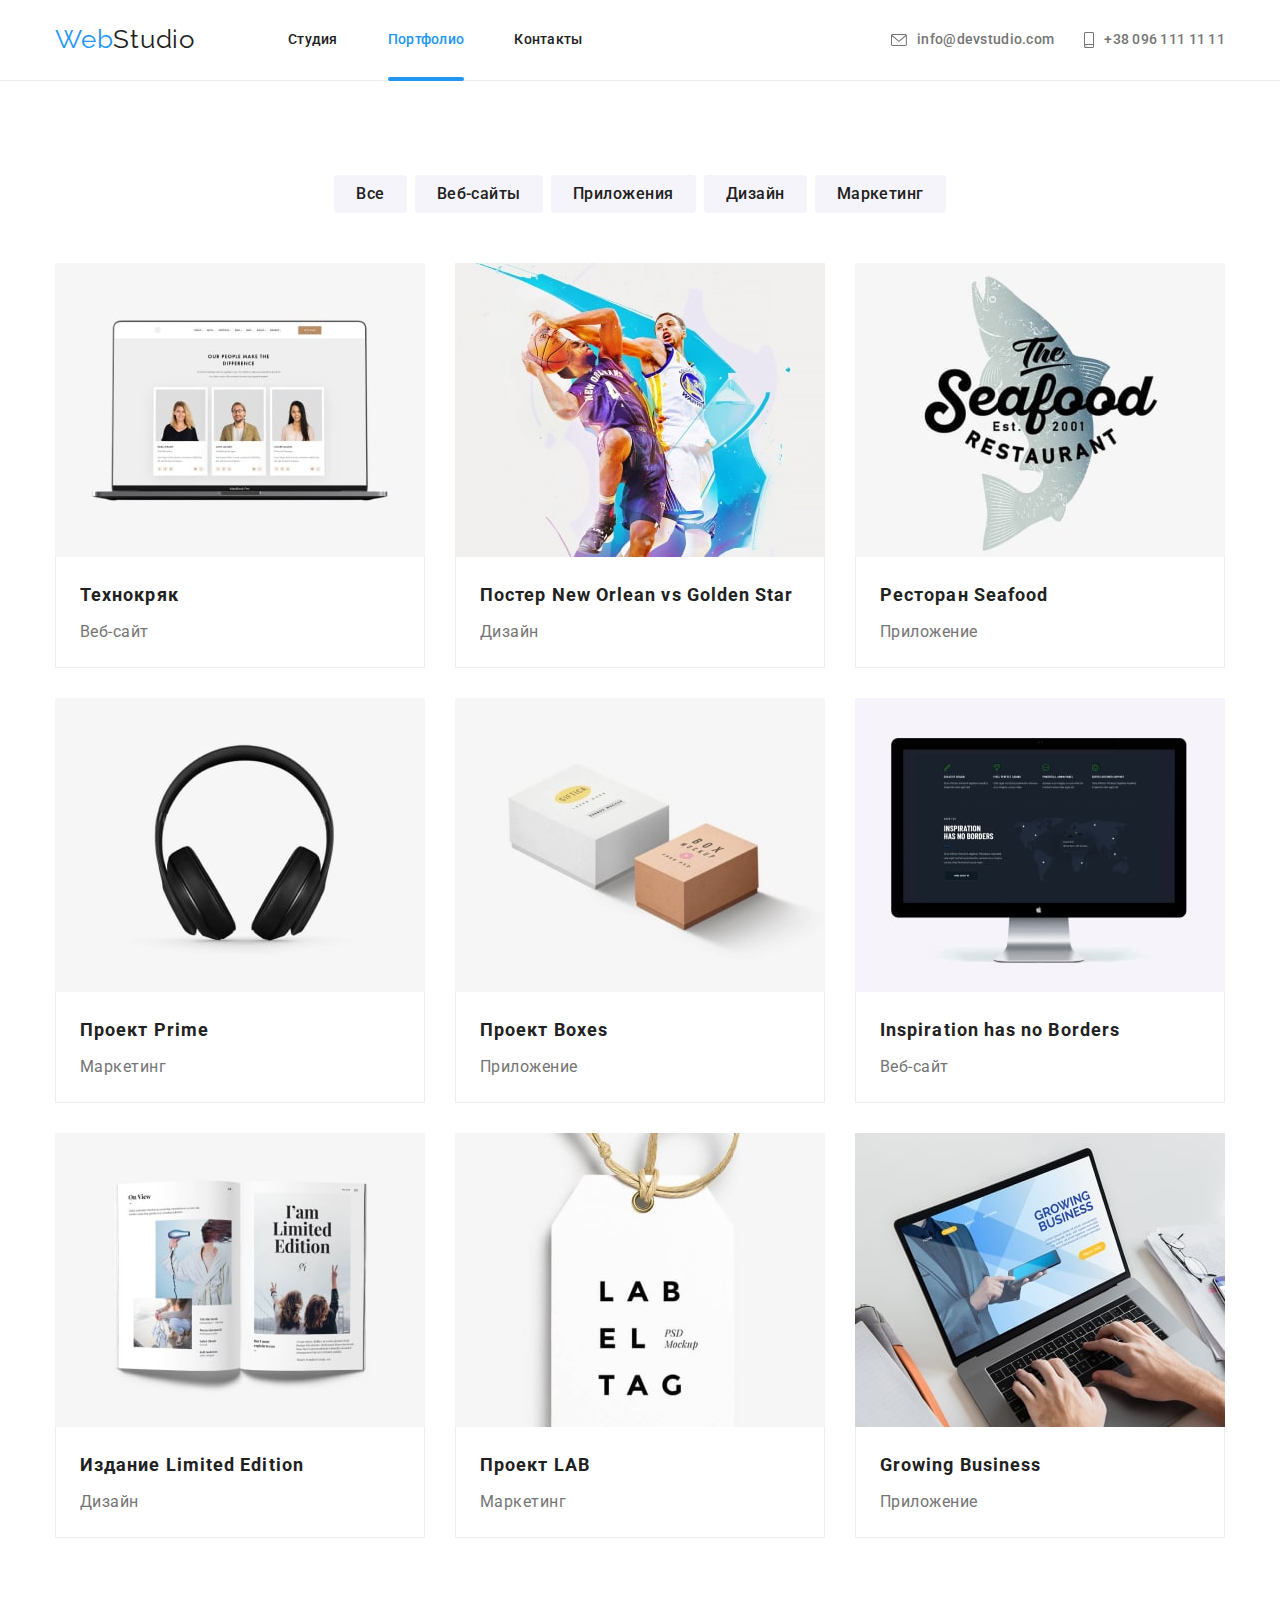
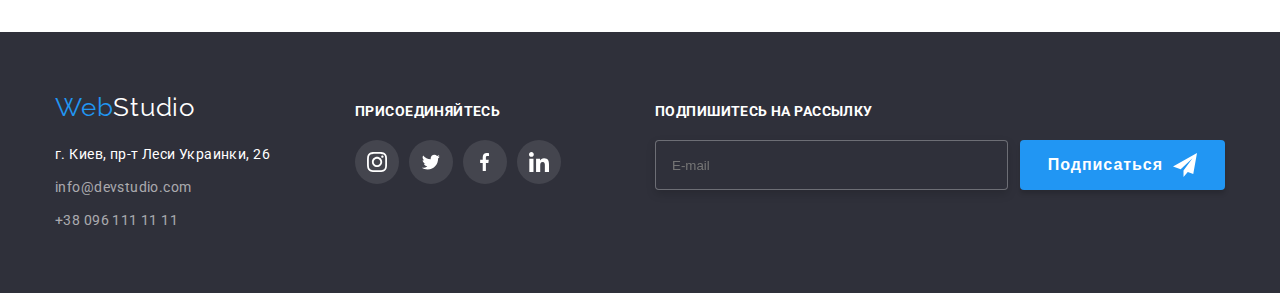
==== commit 528e5b9c: "+" ====
--- a/html/portfolio.html
+++ b/html/portfolio.html
@@ -20,70 +20,114 @@
   </head>
   <body>
     <!-- Шапка сайта -->
-    <!-- <header class="header">
-      <div class="container header--align-center">
-        <nav class="navigation">
-          <a
-            href="https://andysmokk.github.io/goit-markup-hw-08/"
-            class="logo header__logo--position"
+    <header class="header">
+      <div class="container header--position">
+        <a
+          href="https://andysmokk.github.io/goit-markup-hw-08/"
+          class="logo header__logo--position"
+        >
+          <span class="logo__text--blue">Web</span>Studio</a
+        >
+        <button
+          type="button"
+          class="mobile-menu__btn"
+          aria-expanded="false"
+          data-menu-button
+        >
+          <svg
+            width="40"
+            height="40"
+            aria-label="переключатель мобильного меню"
           >
-            <span class="logo__text--blue">Web</span>Studio</a
-          >
-          <ul class="navigation__list">
-            <li class="navigation__ltem">
-              <a
-                href="../index.html"
-                class="navigation__link navigation__link--position"
-                >Студия</a
-              >
-            </li>
-            <li class="navigation__ltem">
-              <a
-                href="./portfolio.html"
-                class="navigation__link navigation__link--position current navigation--current-page"
-                >Портфолио</a
-              >
-            </li>
-            <li class="navigation__ltem">
-              <a href="" class="navigation__link navigation__link--position"
-                >Контакты</a
-              >
-            </li>
-          </ul>
-        </nav>
-        <ul class="contacts">
-          <li class="contacts__item--position">
-            <a
-              class="contacts__link contacts__link--position contacts__link--padding"
-              href="mailto:info@devstudio.com"
-            >
-              <svg
-                class="contacts__icon contacts__icon--posotion"
-                width="16"
-                height="12"
-              >
-                <use href="../images/icons/sprite.svg#icon-envelope"></use>
-              </svg>
-              info@devstudio.com
-            </a>
-          </li>
-          <li class="contacts__item--position">
-            <a
-              class="contacts__link contacts__link--position contacts__link--padding"
-              href="tel:+380961111111"
-              ><svg
-                class="contacts__icon contacts__icon--posotion"
-                width="10"
-                height="16"
-              >
-                <use href="../images/icons/sprite.svg#icon-smartphone"></use>
-              </svg>
-              +38 096 111 11 11</a
-            >
-          </li>
-        </ul>
+            <use
+              class="mobile-menu__icon-close"
+              href="../images/icons/sprite.svg#icon-close-btn-mob"
+            ></use>
+            <use
+              class="mobile-menu__icon-menu"
+              href="../images/icons/sprite.svg#icon-menu-mob"
+            ></use>
+          </svg>
+        </button>
+        <div
+          class="mobile-menu mobile-menu--padding mobile-menu--margin is-open"
+          data-menu
+        >
+          <nav class="navigation">
+            <ul class="navigation__list">
+              <li class="navigation__ltem navigation__ltem--margin">
+                <a
+                  href="../index.html"
+                  class="navigation__link navigation__link--padding"
+                  >Студия
+                </a>
+              </li>
+              <li class="navigation__ltem navigation__ltem--margin">
+                <a
+                  href="./portfolio.html"
+                  class="navigation__link navigation__link--padding current navigation--current-page"
+                  >Портфолио</a
+                >
+              </li>
+              <li class="navigation__ltem navigation__ltem--margin">
+                <a href="/" class="navigation__link navigation__link--padding"
+                  >Контакты</a
+                >
+              </li>
+            </ul>
+          </nav>
+          <div>
+            <ul class="contacts contacts--margin">
+              <li class="contacts__item--margin">
+                <a
+                  class="contacts__link contacts__link--position contacts__link--padding"
+                  href="mailto:info@devstudio.com"
+                >
+                  <svg
+                    class="contacts__icon contacts__icon--posotion"
+                    width="16"
+                    height="12"
+                  >
+                    <use href="../images/icons/sprite.svg#icon-envelope"></use>
+                  </svg>
+                  info@devstudio.com
+                </a>
+              </li>
+              <li class="contacts__item--margin">
+                <a
+                  class="contacts__link contacts__link--large-print contacts__link--position contacts__link--padding"
+                  href="tel:+380961111111"
+                  ><svg
+                    class="contacts__icon contacts__icon--posotion"
+                    width="10"
+                    height="16"
+                  >
+                    <use
+                      href="../images/icons/sprite.svg#icon-smartphone"
+                    ></use>
+                  </svg>
+                  +38 096 111 11 11</a
+                >
+              </li>
+            </ul>
+            <ul class="social-menu">
+              <li class="social-menu__item social-menu__item--margin">
+                <a href="" class="social-menu__link">Instagram</a>
+              </li>
+              <li class="social-menu__item social-menu__item--margin">
+                <a href="" class="social-menu__link">Twitter</a>
+              </li>
+              <li class="social-menu__item social-menu__item--margin">
+                <a href="" class="social-menu__link">Facebook</a>
+              </li>
+              <li class="social-menu__item social-menu__item--margin">
+                <a href="" class="social-menu__link">LinkedIn</a>
+              </li>
+            </ul>
+          </div>
+        </div>
       </div>
-    </header> -->
+    </header>
     <main>
       <!-- Секция примеры работ -->
       <section class="section">
@@ -594,5 +638,6 @@
         </form>
       </div>
     </footer>
+    <script src="../js/mobile-menu.js"></script>
   </body>
 </html>
--- a/CSS/styles.min.css
+++ b/CSS/styles.min.css
@@ -1,2 +1,2 @@
-:root{--primery-text-color: #757575;--title-text-color: #212121;--button-text-color: #212121;--button-text-color-hover-focus: #ffffff;--button-background-color: #f5f4fa;--link-text-ontacts: #757575;--link-text-site-nav: #212121;--accent-text-color: #2196f3;--social-icon-color: #afb1b8;--accent-icon-color: #ffffff;--main-white: #ffffff;--grid-item: 4;--timing-function: cubic-bezier(0.4, 0, 0.2, 1);--animation-speed: 250ms}.visually-hidden{position:absolute !important;clip:rect(1px 1px 1px 1px);clip:rect(1px, 1px, 1px, 1px);padding:0 !important;border:0 !important;height:1px !important;width:1px !important;overflow:hidden}html{box-sizing:border-box}*,*::before,*::after{box-sizing:border-box}a{text-decoration:none}ul{padding-left:0;margin:0}li{list-style:none}address{font-style:normal}h1,h2,h3,h4,h5,h6,p{margin-top:0;margin-bottom:0}img{display:block;max-width:100%;height:auto}button{cursor:pointer}label{font-size:12px;line-height:1.17;letter-spacing:0.01em;cursor:pointer}textarea{resize:none}body{color:var(--primery-text-color);background-color:#ffffff;font-family:Roboto, sans-serif;margin:0}.container{width:100%;padding-left:15px;padding-right:15px;margin-left:auto;margin-right:auto}@media screen and (min-width: 480px){.container{max-width:480px}}@media screen and (min-width: 768px){.container{max-width:768px}}@media screen and (min-width: 1200px){.container{max-width:1200px}}.hero__button{color:#ffffff;background-color:#2196f3;font-weight:700;font-size:16px;line-height:1.88;letter-spacing:0.06em;font-family:inherit;padding:10px 32px;border:0;border-radius:4px}.filter__button{color:var(--button-text-color);background-color:var(--button-background-color);font-weight:500;font-size:16px;line-height:1.63;letter-spacing:0.03em;font-family:inherit;border:0;border-radius:4px;padding:6px 22px;transition:background-color var(--animation-speed) var(--timing-function),color var(--animation-speed) var(--timing-function),box-shadow var(--animation-speed) var(--timing-function)}.filter__button:hover,.filter__button:focus{color:var(--button-text-color-hover-focus);background-color:var(--accent-text-color);box-shadow:0px 3px 1px rgba(0,0,0,0.1),0px 1px 2px rgba(0,0,0,0.08),0px 2px 2px rgba(0,0,0,0.12)}.subscribe__button{font-weight:700;font-size:16px;line-height:1.88;letter-spacing:0.06em;color:var(--accent-icon-color);padding:10px 28px;display:inline-flex;align-items:center;border:none;border-radius:4px;background-color:var(--accent-text-color);box-shadow:0px 4px 4px rgba(0,0,0,0.15)}@media screen and (min-width: 1200px){.subscribe__button--margin{margin-left:12px}}.subscribe__icon--append{margin-left:10px}.form-field__button{font-weight:700;font-size:16px;line-height:1.88;letter-spacing:0.06em;padding:10px 55px;display:block;color:var(--button-background-color);background-color:var(--accent-text-color);border:0;border-radius:4px;box-shadow:0px 4px 4px rgba(0,0,0,0.15);transition:background-color var(--animation-speed) var(--timing-function)}.form-field__button:hover,.form-field__button:focus{background-color:#188ce8}.form-field__button--margin{margin-top:23px;margin-right:auto;margin-left:auto}@media screen and (max-width: 767.98px){.mobile-menu__btn{display:inline-flex;margin:0;padding:0;border:none;background-color:transparent;z-index:1}.mobile-menu__btn .mobile-menu__icon-close{display:none}.mobile-menu__btn.is-open .mobile-menu__icon-close{display:block}.mobile-menu__btn.is-open .mobile-menu__icon-menu{display:none}}@media screen and (min-width: 767.98px){.mobile-menu__btn{display:none}}.social__list{display:inline-flex}.social__list--padding{padding-bottom:30px}.social__item--margin+.social__item--margin{margin-left:10px}.social__link{display:flex;justify-content:center;align-items:center;width:44px;height:44px;border-radius:50%;background-color:#ffffff;transition:background-color var(--animation-speed) var(--timing-function)}.social__link:hover,.social__link:focus{background-color:var(--accent-text-color)}.social__icon{fill:var(--social-icon-color);transition:fill var(--animation-speed) var(--timing-function)}.social__link:hover .social__icon,.social__link:focus .social__icon{fill:var(--accent-icon-color)}.social__link--background{background-color:rgba(255,255,255,0.1)}.social__icon--white{fill:#ffffff}.logo{color:#212121;font-family:Raleway, sans-serif;font-size:26px;line-height:1.19;letter-spacing:0.03em}.header__logo--position{padding-top:16px;padding-bottom:16px}@media screen and (min-width: 767.98px){.header__logo--position{padding-top:26px;padding-bottom:24px}}@media screen and (min-width: 1199.98px){.header__logo--position{padding-top:24px;padding-bottom:25px}}.footer__logo--margin{margin-bottom:20px}.footer__logo{color:#ffffff;display:inline-block}.logo__text--blue{color:#2196f3}.backdrop{position:fixed;top:0;bottom:0;width:100%;height:100%;background-color:rgba(0,0,0,0.2);opacity:1;transition:opacity var(--animation-speed) var(--timing-function)}.backdrop.is-hidden{opacity:0;visibility:visible;pointer-events:none}.backdrop.is-hidden .modal{transform:translate(-50%, -50%) scale(0.1)}.modal{position:absolute;top:50%;left:50%;transform:translate(-50%, -50%) scale(1);transition:transform var(--animation-speed) var(--timing-function);border-radius:4px;background-color:#ffffff;display:flex;justify-content:flex-end;box-shadow:0px 1px 3px rgba(0,0,0,0.12),0px 1px 1px rgba(0,0,0,0.14),0px 2px 1px rgba(0,0,0,0.2)}.modal--size{min-width:528px;min-height:581px}.modal--padding{padding-top:8px;padding-right:8px}.modal__button-close{border:1px solid rgba(0,0,0,0.1);width:30px;height:30px;border-radius:50%;background-color:#fff;z-index:1;transition:fill var(--animation-speed) var(--timing-function)}.modal__button-close:hover,.modal__button-close:focus{fill:var(--accent-text-color)}.modal__form{position:absolute;top:0;right:0;left:0;bottom:0}.modal__form--padding{padding:40px}.modal__form-text{font-weight:700;font-size:20px;line-height:1.15;text-align:center;letter-spacing:0.03em;color:var(--button-text-color)}.modal__form-text--padding{margin-bottom:12px}.form-field{position:relative;display:flex;flex-direction:column}.modal__form-field{position:relative;display:flex;flex-direction:column}.modal__input{border:1px solid rgba(33,33,33,0.2);border-radius:4px;transition:border var(--animation-speed) var(--timing-function)}.modal__input:hover,.modal__input:focus{border:1px solid var(--accent-text-color)}.modal__input--padding{padding-top:12px;padding-right:12px;padding-bottom:12px;padding-left:42px}.modal__input--margin{margin-top:4px;margin-bottom:10px}.modal__input--font{font-size:14px}.modal__textarea{border:1px solid rgba(33,33,33,0.2);border-radius:4px;transition:border var(--animation-speed) var(--timing-function)}.modal__textarea:hover,.modal__textarea:focus{border:1px solid var(--accent-text-color)}.modal__textarea::placeholder{font-size:12px;line-height:1.17;letter-spacing:0.01em;color:rgba(117,117,117,0.5)}.modal__textarea--padding{padding:12px 16px}.modal__textarea--margin{margin-top:4px;margin-bottom:20px}.form-field__icon{position:absolute;top:50%;left:3.5%;transform:translateY(-30%);fill:var(--button-text-color);transition:fill var(--animation-speed) var(--timing-function)}.modal__input:hover+.form-field__icon,.modal__input:focus+.form-field__icon{fill:var(--accent-text-color)}.form-field__policy{text-align:center;position:relative}.form-field__policy-text{font-size:14px;line-height:1.71;letter-spacing:0.03em}.form-field__policy-text--padding{padding-left:24px}.form-field__agreement{text-decoration:underline}.form-field__checkbox-policy{position:absolute !important;clip:rect(1px 1px 1px 1px);clip:rect(1px, 1px, 1px, 1px);padding:0 !important;border:0 !important;height:1px !important;width:1px !important;overflow:hidden}.form-field__checkbox-icon{position:absolute;top:50%;left:2.6%;transform:translateY(-50%);fill:var(--button-text-color)}.form-field__checkbox-policy:checked+.form-field__checkbox-icon{background-color:var(--accent-text-color);fill:var(--accent-text-color);border-radius:2px;background-image:url(../images/icons/checkbox.svg);background-size:contain}.form-field__checkbox-policy:focus+.form-field__checkbox-icon{box-shadow:0px 0px 0px 2px rgba(0,0,0,0.33);border-radius:2px}.section{padding-top:60px;padding-bottom:60px}@media screen and (min-width: 1200px){.section{padding-top:94px;padding-bottom:94px}}.section__title{font-size:36px;line-height:1.17;letter-spacing:0.03em;text-align:center;color:var(--title-text-color)}.section__title--margin{margin-bottom:30px}@media screen and (min-width: 1200px){.section__title--margin{margin-bottom:50px}}.grid{display:flex;flex-wrap:wrap;margin-left:-30px;margin-bottom:-30px}.grid__item{flex-basis:calc((100% - 30px * var(--grid-item)) / var(--grid-item));margin-left:30px;margin-bottom:30px}.header{position:relative;border-bottom:1px solid #ececec}.header--position{display:flex}@media screen and (max-width: 767.98px){.header--position{align-items:center;justify-content:space-between}}@media screen and (max-width: 767.98px){.mobile-menu{display:flex;flex-direction:column;justify-content:space-between;position:absolute;top:0;left:0;width:100%;height:100vh;background-color:var(--main-white)}}@media screen and (min-width: 767.98px){.mobile-menu{width:100%;display:flex;align-items:center;justify-content:space-between}}@media screen and (max-width: 767.98px){.mobile-menu.is-open{display:none}}.navigation__list .navigation__link.current{color:var(--accent-text-color)}@media screen and (min-width: 767.98px){.navigation__list{display:flex}}@media screen and (min-width: 767.98px){.mobile-menu--margin{margin-left:88px}}@media screen and (min-width: 1199.98px){.mobile-menu--margin{margin-left:93px}}.navigation__link{font-weight:500;font-size:40px;line-height:1.17;letter-spacing:0.02em;transition:color var(--animation-speed) var(--timing-function)}@media screen and (min-width: 767.98px){.navigation__link{display:flex;font-size:14px;line-height:1.14}}@media screen and (min-width: 767.98px){.navigation__link--padding{padding-top:32px;padding-bottom:32px}}.navigation__link{color:var(--link-text-site-nav)}.navigation__link:hover,.navigation__link:focus{color:var(--accent-text-color)}@media screen and (min-width: 767.98px){.navigation__ltem{position:relative}.navigation__ltem:not(:last-child){margin-right:50px}}@media screen and (max-width: 767.98px){.navigation__ltem--margin:not(:last-child){margin-bottom:32px}}@media screen and (min-width: 767.98px){.navigation--current-page::after{content:'';display:block;width:100%;height:4px;background-color:var(--accent-text-color);border-radius:4px;position:absolute;bottom:-1px}}@media screen and (max-width: 767.98px){.mobile-menu--padding{padding-top:48px;padding-right:40px;padding-bottom:48px;padding-left:40px}}.social-menu{display:flex;flex-wrap:wrap}@media screen and (min-width: 767.98px){.social-menu{display:none}}.social-menu__link{font-weight:500;font-size:18px;line-height:1.22;letter-spacing:0.02em;color:var(--accent-text-color)}.social-menu__link:focus{color:blue}.social-menu__item{position:relative}.social-menu__item--margin{margin-right:20px}.social-menu__item:not(:first-child)::after{position:absolute;top:0;left:-10px;content:'';display:block;height:22px;border:1px solid rgba(33,33,33,0.2)}.contacts{display:flex;flex-direction:column-reverse}@media screen and (min-width: 767.98px){.contacts{flex-direction:column}}@media screen and (min-width: 1199.98px){.contacts{flex-direction:inherit}}@media screen and (max-width: 767.98px){.contacts--margin{margin-bottom:64px}}.contacts__link{display:block;font-style:normal;font-weight:500;font-size:24px;line-height:1.17;letter-spacing:0.02em;color:var(--link-text-ontacts);transition:color var(--animation-speed) var(--timing-function)}.contacts__link:hover,.contacts__link:focus{color:var(--accent-text-color)}@media screen and (max-width: 767.98px){.contacts__link--large-print{font-size:34px;line-height:1.18;color:var(--accent-text-color);margin-bottom:32px}.contacts__link--large-print:focus{color:blue}}@media screen and (min-width: 767.98px){.contacts__link{font-size:14px;line-height:1.14;color:var(--link-text-ontacts)}}@media screen and (min-width: 767.98px){.contacts__link--position{display:flex;align-items:center}}@media screen and (min-width: 1199.98px){.contacts__link--padding{padding-top:30px;padding-bottom:30px}}.address__contact{color:rgba(255,255,255,0.6);font-size:14px;font-weight:400;line-height:1.71;letter-spacing:0.03em}.address__contact:hover,.address__contact:focus{color:var(--accent-text-color)}@media screen and (min-width: 1199.98px){.contacts__item--position+.contacts__item--position{margin-left:30px}}.address__contact--margin{display:block;margin-bottom:8px}@media screen and (min-width: 1199.98px){.address__contact--margin{margin-bottom:9px}}.contacts__icon{display:none}@media screen and (min-width: 767.98px){.contacts__icon{display:block;fill:currentColor}}.contacts__icon--posotion{margin-right:10px}.hero{background-color:#2f303a;text-align:center;padding-top:118px;padding-bottom:118px}@media screen and (min-width: 1199.98px){.hero{padding-top:200px;padding-bottom:200px}}.overlay{margin-left:auto;margin-right:auto;background-image:linear-gradient(to right, rgba(47,48,58,0.4), rgba(47,48,58,0.4)),url(../../images/hero/mobile/hero-mobile-min.jpg);background-size:cover;background-repeat:no-repeat;background-position:center}@media (min-device-pixel-ratio: 2), (-webkit-min-device-pixel-ratio: 2), (min-resolution: 192dpi), (min-resolution: 2dppx){.overlay{background-image:linear-gradient(to right, rgba(47,48,58,0.4), rgba(47,48,58,0.4)),url(../../images/hero/mobile/hero-mobile@2x-min.jpg)}}@media screen and (min-width: 480px){.overlay{background-image:linear-gradient(to right, rgba(47,48,58,0.4), rgba(47,48,58,0.4)),url(../../images/hero/tablet/hero-tablet-min.jpg)}}@media screen and (min-width: 480px) and (min-device-pixel-ratio: 2), screen and (min-width: 480px) and (-webkit-min-device-pixel-ratio: 2), screen and (min-width: 480px) and (min-resolution: 192dpi), screen and (min-width: 480px) and (min-resolution: 2dppx){.overlay{background-image:linear-gradient(to right, rgba(47,48,58,0.4), rgba(47,48,58,0.4)),url(../../images/hero/tablet/hero-tablet@2x-min.jpg)}}@media screen and (min-width: 768px){.overlay{background-image:linear-gradient(to right, rgba(47,48,58,0.4), rgba(47,48,58,0.4)),url(../../images/hero/desktop/hero-desktop-min.jpg)}}@media screen and (min-width: 768px) and (min-device-pixel-ratio: 2), screen and (min-width: 768px) and (-webkit-min-device-pixel-ratio: 2), screen and (min-width: 768px) and (min-resolution: 192dpi), screen and (min-width: 768px) and (min-resolution: 2dppx){.overlay{background-image:linear-gradient(to right, rgba(47,48,58,0.4), rgba(47,48,58,0.4)),url(../../images/hero/desktop/hero-desktop@2x-min.jpg)}}.hero__title{color:#ffffff;font-weight:900;font-size:44px;line-height:1.36;letter-spacing:0.06em;text-transform:uppercase;margin-bottom:30px}@media screen and (max-width: 1199.98px){.hero__title{font-size:26px}}.hero__title--wrap{display:flex;justify-content:center}.features__box{height:120px;background-color:var(--button-background-color);border-radius:4px;display:flex;justify-content:center;align-items:center}.features__box--margin{margin-bottom:30px}.features__title{font-size:14px;line-height:1.14;letter-spacing:0.03em;text-transform:uppercase;color:var(--title-text-color)}@media screen and (max-width: 767px){.features__title{text-align:center}}.features__title--margin{margin-bottom:10px}.features__text{font-size:14px;line-height:1.71;letter-spacing:0.03em}.features__item{--grid-item: 1}@media screen and (min-width: 480px){.features__item{--grid-item: 1}}@media screen and (min-width: 768px){.features__item{--grid-item: 2}}@media screen and (min-width: 1200px){.features__item{--grid-item: 4}}.work{padding-top:0}@media screen and (max-width: 1199.98px){.work{display:none}}.work__item{position:relative;text-align:center;--grid-item: 3}.work__item--margin{margin-right:30px}.work__text{position:absolute;right:0;bottom:0;left:0;min-height:70px;font-weight:700;font-size:14px;line-height:1.14;letter-spacing:0.03em;text-transform:uppercase;color:var(--accent-icon-color);background-color:rgba(47,48,58,0.8)}.work__text--padding{padding-top:27px}.team{background-color:var(--button-background-color)}.team__item{background-color:#ffffff;border-top-left-radius:0;border-top-right-radius:0;border-bottom-left-radius:4px;border-bottom-right-radius:4px;box-shadow:0px 1px 3px rgba(0,0,0,0.12),0px 1px 1px rgba(0,0,0,0.14),0px 2px 1px rgba(0,0,0,0.2);text-align:center;--grid-item: 1}@media screen and (min-width: 768px){.team__item{--grid-item: 2}}@media screen and (min-width: 1200px){.team__item{--grid-item: 4}}.team__member-text{font-weight:400;font-size:16px;line-height:1.19;letter-spacing:0.03em}.team__member-title{font-weight:500;font-size:16px;line-height:1.19;letter-spacing:0.03em;color:var(--title-text-color)}.team__member-title--margin{margin-bottom:10px}.team__text--padding{padding-top:30px;padding-bottom:16px}.clients__link{display:flex;justify-content:center;align-items:center;height:90px;border:1px solid #afb1b8;border-radius:4px;transition:border var(--animation-speed) var(--timing-function)}.clients__link:hover,.clients__link:focus{border:1px solid var(--accent-text-color)}.clients__item{--grid-item: 2}@media screen and (min-width: 768px){.clients__item{--grid-item: 3}}@media screen and (min-width: 1200px){.clients__item{--grid-item: 6}}.clients__icon{fill:var(--social-icon-color);transition:fill var(--animation-speed) var(--timing-function)}.clients__link:hover .clients__icon,.clients__link:focus .clients__icon{fill:var(--accent-text-color)}.examples__item--grid{display:flex;--grid-item: 1}@media screen and (min-width: 768px){.examples__item--grid{--grid-item: 2}}@media screen and (min-width: 1200px){.examples__item--grid{--grid-item: 3}}.examples__title{font-size:18px;line-height:2;letter-spacing:0.06em;color:var(--title-text-color)}.examples__title--margin{margin-bottom:4px}.examples__work-type{font-size:16px;line-height:1.88;letter-spacing:0.03em}.examples__box--border{border-right:1px solid #eeeeee;border-bottom:1px solid #eeeeee;border-left:1px solid #eeeeee;padding-top:20px;padding-right:24px;padding-bottom:20px;padding-left:24px}@media screen and (min-width: 767.98px) and (max-width: 1199.98px){.examples__box--padding{padding-bottom:56px}}.examples__box--overlay{position:relative;overflow:hidden}.examples__box--overlay:before{display:inline-block;content:'';position:absolute;background-color:rgba(33,150,243,0.9);width:100%;height:100%;transform:translateY(101%);transition:transform var(--animation-speed) var(--timing-function)}.examples__link:hover .examples__box--overlay:before,.examples__link:focus .examples__box--overlay:before{opacity:1;transform:translateY(0)}.examples__text{font-size:18px;line-height:1.56;letter-spacing:0.03em;color:var(--button-text-color-hover-focus)}.examples__text--overlay{position:absolute;top:0;left:0;transform:translateY(100%);transition:transform var(--animation-speed) var(--timing-function);padding:77px 24px}.examples__link:hover .examples__text--overlay,.examples__link:focus .examples__text--overlay{opacity:1;transform:translateY(0)}@media screen and (min-width: 767.98px){.examples__text--overlay{padding:49px 24px}}@media screen and (min-width: 1199.98px){.examples__text--overlay{padding:63px 24px}}.examples__link--visited:visited{color:#757575}.examples__link{display:block;transition:box-shadow var(--animation-speed) var(--timing-function)}.examples__link:hover,.examples__link:focus{box-shadow:0px 1px 1px rgba(0,0,0,0.12),0px 4px 4px rgba(0,0,0,0.06),1px 4px 6px rgba(0,0,0,0.16)}.filter{margin-bottom:40px}@media screen and (min-width: 767.98px){.filter{margin-bottom:30px}}@media screen and (min-width: 1199.98px){.filter{margin-bottom:50px}}.filter__list{display:flex;flex-wrap:wrap}@media screen and (min-width: 767.98px){.filter__list{justify-content:center}}.filter__list--margin{margin-left:-8px;margin-bottom:-15px}@media screen and (min-width: 767.98px){.filter__list--margin{margin-bottom:0}}.filter__item--margin{margin-left:8px;margin-bottom:15px}@media screen and (min-width: 767.98px){.filter__item--margin{margin-bottom:0}}.footer{background-color:#2f303a}@media screen and (max-width: 1199.98px){.footer{text-align:center}}@media screen and (min-width: 767.98px) and (max-width: 1199.98px){.footer__box{display:flex;justify-content:space-around}}@media screen and (min-width: 1200px){.footer__box{display:flex;flex-basis:calc((100% - 30px) / 2);margin-right:30px}}.footer__addres,.footer__social{flex-basis:calc((100% - 30px) / 2)}.address__text{color:#ffffff;font-weight:400;font-size:14px;line-height:1.71;letter-spacing:0.03em}.address__text--margin{margin-bottom:8px}@media screen and (min-width: 1200px){.address__text--margin{margin-bottom:9px}}.social__text{font-weight:700;font-style:normal;font-size:14px;line-height:1.14;letter-spacing:0.03em;text-transform:uppercase;color:#ffffff}.social__text--margin{margin-bottom:20px}@media screen and (min-width: 1200px){.footer__flex{display:flex}}.footer__addres--position{padding-top:60px;padding-bottom:60px}@media screen and (min-width: 768px){.footer__addres--position{margin-right:30px}}.footer__social--position{padding-bottom:60px}@media screen and (min-width: 768px){.footer__social--position{padding-top:65px}}@media screen and (min-width: 1200px){.footer__social--position{padding-top:72px}}@media screen and (min-width: 768px) and (max-width: 1199.98px){.subscribe__flex{display:flex;flex-direction:column;align-items:center}}@media screen and (min-width: 1200px){.subscribe__flex{display:flex}}@media screen and (min-width: 768px) and (max-width: 1199.98px){.subscribe{display:flex;flex-direction:column;align-items:center}}@media screen and (min-width: 1200px){.subscribe{flex-basis:calc((100% - 30px) / 2)}}.subscribe--padding{padding-bottom:60px}@media screen and (min-width: 1200px){.subscribe--padding{padding-top:72px}}.subscribe__text{font-weight:700;font-size:14px;line-height:1.14;letter-spacing:0.03em;text-transform:uppercase;color:var(--accent-icon-color)}.subscribe__text--margin{margin-bottom:20px}.subscribe__input-email{color:var(--button-background-color);padding:15px 16px;border:1px solid rgba(255,255,255,0.3);border-radius:4px;filter:drop-shadow(0px 4px 4px rgba(0,0,0,0.15));background-color:#2f303a;width:100%}@media screen and (min-width: 768px) and (max-width: 1199.98px){.subscribe__input-email{width:450px}}@media screen and (max-width: 1199.98px){.subscribe__input-email{margin-bottom:20px}}
+:root{--primery-text-color: #757575;--title-text-color: #212121;--button-text-color: #212121;--button-text-color-hover-focus: #ffffff;--button-background-color: #f5f4fa;--link-text-ontacts: #757575;--link-text-site-nav: #212121;--accent-text-color: #2196f3;--social-icon-color: #afb1b8;--accent-icon-color: #ffffff;--main-white: #ffffff;--grid-item: 4;--timing-function: cubic-bezier(0.4, 0, 0.2, 1);--animation-speed: 250ms}.visually-hidden{position:absolute !important;clip:rect(1px 1px 1px 1px);clip:rect(1px, 1px, 1px, 1px);padding:0 !important;border:0 !important;height:1px !important;width:1px !important;overflow:hidden}html{box-sizing:border-box}*,*::before,*::after{box-sizing:border-box}a{text-decoration:none}ul{padding-left:0;margin:0}li{list-style:none}address{font-style:normal}h1,h2,h3,h4,h5,h6,p{margin-top:0;margin-bottom:0}img{display:block;max-width:100%;height:auto}button{cursor:pointer}label{font-size:12px;line-height:1.17;letter-spacing:0.01em;cursor:pointer}textarea{resize:none}body{color:var(--primery-text-color);background-color:#ffffff;font-family:Roboto, sans-serif;margin:0}.container{width:100%;padding-left:15px;padding-right:15px;margin-left:auto;margin-right:auto}@media screen and (min-width: 480px){.container{max-width:480px}}@media screen and (min-width: 768px){.container{max-width:768px}}@media screen and (min-width: 1200px){.container{max-width:1200px}}.hero__button{color:#ffffff;background-color:#2196f3;font-weight:700;font-size:16px;line-height:1.88;letter-spacing:0.06em;font-family:inherit;padding:10px 32px;border:0;border-radius:4px}.filter__button{color:var(--button-text-color);background-color:var(--button-background-color);font-weight:500;font-size:16px;line-height:1.63;letter-spacing:0.03em;font-family:inherit;border:0;border-radius:4px;padding:6px 22px;transition:background-color var(--animation-speed) var(--timing-function),color var(--animation-speed) var(--timing-function),box-shadow var(--animation-speed) var(--timing-function)}.filter__button:hover,.filter__button:focus{color:var(--button-text-color-hover-focus);background-color:var(--accent-text-color);box-shadow:0px 3px 1px rgba(0,0,0,0.1),0px 1px 2px rgba(0,0,0,0.08),0px 2px 2px rgba(0,0,0,0.12)}.subscribe__button{font-weight:700;font-size:16px;line-height:1.88;letter-spacing:0.06em;color:var(--accent-icon-color);padding:10px 28px;display:inline-flex;align-items:center;border:none;border-radius:4px;background-color:var(--accent-text-color);box-shadow:0px 4px 4px rgba(0,0,0,0.15)}@media screen and (min-width: 1200px){.subscribe__button--margin{margin-left:12px}}.subscribe__icon--append{margin-left:10px}.form-field__button{font-weight:700;font-size:16px;line-height:1.88;letter-spacing:0.06em;padding:10px 55px;display:block;color:var(--button-background-color);background-color:var(--accent-text-color);border:0;border-radius:4px;box-shadow:0px 4px 4px rgba(0,0,0,0.15);transition:background-color var(--animation-speed) var(--timing-function)}.form-field__button:hover,.form-field__button:focus{background-color:#188ce8}.form-field__button--margin{margin-top:23px;margin-right:auto;margin-left:auto}@media screen and (max-width: 767.98px){.mobile-menu__btn{display:inline-flex;margin:0;padding:0;border:none;background-color:transparent;z-index:10}.mobile-menu__btn .mobile-menu__icon-close{display:none}.mobile-menu__btn.is-open .mobile-menu__icon-close{display:block}.mobile-menu__btn.is-open .mobile-menu__icon-menu{display:none}}@media screen and (min-width: 767.98px){.mobile-menu__btn{display:none}}.social__list{display:inline-flex}.social__list--padding{padding-bottom:30px}.social__item--margin+.social__item--margin{margin-left:10px}.social__link{display:flex;justify-content:center;align-items:center;width:44px;height:44px;border-radius:50%;background-color:#ffffff;transition:background-color var(--animation-speed) var(--timing-function)}.social__link:hover,.social__link:focus{background-color:var(--accent-text-color)}.social__icon{fill:var(--social-icon-color);transition:fill var(--animation-speed) var(--timing-function)}.social__link:hover .social__icon,.social__link:focus .social__icon{fill:var(--accent-icon-color)}.social__link--background{background-color:rgba(255,255,255,0.1)}.social__icon--white{fill:#ffffff}.logo{color:#212121;font-family:Raleway, sans-serif;font-size:26px;line-height:1.19;letter-spacing:0.03em}.header__logo--position{padding-top:16px;padding-bottom:16px}@media screen and (min-width: 767.98px){.header__logo--position{padding-top:26px;padding-bottom:26px}}@media screen and (min-width: 1199.98px){.header__logo--position{padding-top:24px;padding-bottom:25px}}.footer__logo--margin{margin-bottom:20px}.footer__logo{color:#ffffff;display:inline-block}.logo__text--blue{color:#2196f3}.backdrop{position:fixed;top:0;bottom:0;width:100%;height:100%;background-color:rgba(0,0,0,0.2);opacity:1;transition:opacity var(--animation-speed) var(--timing-function)}.backdrop.is-hidden{opacity:0;visibility:visible;pointer-events:none}.backdrop.is-hidden .modal{transform:translate(-50%, -50%) scale(0.1)}.modal{position:absolute;top:50%;left:50%;transform:translate(-50%, -50%) scale(1);transition:transform var(--animation-speed) var(--timing-function);border-radius:4px;background-color:#ffffff;display:flex;justify-content:flex-end;box-shadow:0px 1px 3px rgba(0,0,0,0.12),0px 1px 1px rgba(0,0,0,0.14),0px 2px 1px rgba(0,0,0,0.2)}.modal--size{min-width:528px;min-height:581px}.modal--padding{padding-top:8px;padding-right:8px}.modal__button-close{border:1px solid rgba(0,0,0,0.1);width:30px;height:30px;border-radius:50%;background-color:#fff;z-index:1;transition:fill var(--animation-speed) var(--timing-function)}.modal__button-close:hover,.modal__button-close:focus{fill:var(--accent-text-color)}.modal__form{position:absolute;top:0;right:0;left:0;bottom:0}.modal__form--padding{padding:40px}.modal__form-text{font-weight:700;font-size:20px;line-height:1.15;text-align:center;letter-spacing:0.03em;color:var(--button-text-color)}.modal__form-text--padding{margin-bottom:12px}.form-field{position:relative;display:flex;flex-direction:column}.modal__form-field{position:relative;display:flex;flex-direction:column}.modal__input{border:1px solid rgba(33,33,33,0.2);border-radius:4px;transition:border var(--animation-speed) var(--timing-function)}.modal__input:hover,.modal__input:focus{border:1px solid var(--accent-text-color)}.modal__input--padding{padding-top:12px;padding-right:12px;padding-bottom:12px;padding-left:42px}.modal__input--margin{margin-top:4px;margin-bottom:10px}.modal__input--font{font-size:14px}.modal__textarea{border:1px solid rgba(33,33,33,0.2);border-radius:4px;transition:border var(--animation-speed) var(--timing-function)}.modal__textarea:hover,.modal__textarea:focus{border:1px solid var(--accent-text-color)}.modal__textarea::placeholder{font-size:12px;line-height:1.17;letter-spacing:0.01em;color:rgba(117,117,117,0.5)}.modal__textarea--padding{padding:12px 16px}.modal__textarea--margin{margin-top:4px;margin-bottom:20px}.form-field__icon{position:absolute;top:50%;left:3.5%;transform:translateY(-30%);fill:var(--button-text-color);transition:fill var(--animation-speed) var(--timing-function)}.modal__input:hover+.form-field__icon,.modal__input:focus+.form-field__icon{fill:var(--accent-text-color)}.form-field__policy{text-align:center;position:relative}.form-field__policy-text{font-size:14px;line-height:1.71;letter-spacing:0.03em}.form-field__policy-text--padding{padding-left:24px}.form-field__agreement{text-decoration:underline}.form-field__checkbox-policy{position:absolute !important;clip:rect(1px 1px 1px 1px);clip:rect(1px, 1px, 1px, 1px);padding:0 !important;border:0 !important;height:1px !important;width:1px !important;overflow:hidden}.form-field__checkbox-icon{position:absolute;top:50%;left:2.6%;transform:translateY(-50%);fill:var(--button-text-color)}.form-field__checkbox-policy:checked+.form-field__checkbox-icon{background-color:var(--accent-text-color);fill:var(--accent-text-color);border-radius:2px;background-image:url(../images/icons/checkbox.svg);background-size:contain}.form-field__checkbox-policy:focus+.form-field__checkbox-icon{box-shadow:0px 0px 0px 2px rgba(0,0,0,0.33);border-radius:2px}.section{padding-top:60px;padding-bottom:60px}@media screen and (min-width: 1200px){.section{padding-top:94px;padding-bottom:94px}}.section__title{font-size:36px;line-height:1.17;letter-spacing:0.03em;text-align:center;color:var(--title-text-color)}.section__title--margin{margin-bottom:30px}@media screen and (min-width: 1200px){.section__title--margin{margin-bottom:50px}}.grid{display:flex;flex-wrap:wrap;margin-left:-30px;margin-bottom:-30px}.grid__item{flex-basis:calc((100% - 30px * var(--grid-item)) / var(--grid-item));margin-left:30px;margin-bottom:30px}.header{position:relative;border-bottom:1px solid #ececec}.header--position{display:flex}@media screen and (max-width: 767.98px){.header--position{align-items:center;justify-content:space-between}}@media screen and (max-width: 767.98px){.mobile-menu{display:flex;flex-direction:column;justify-content:space-between;position:absolute;top:0;left:0;width:100%;height:100vh;background-color:var(--main-white);z-index:5}}@media screen and (min-width: 767.98px){.mobile-menu{width:100%;display:flex;align-items:center;justify-content:space-between}}@media screen and (max-width: 767.98px){.mobile-menu.is-open{display:none}}.navigation__list .navigation__link.current{color:var(--accent-text-color)}@media screen and (min-width: 767.98px){.navigation__list{display:flex}}@media screen and (min-width: 767.98px){.mobile-menu--margin{margin-left:88px}}@media screen and (min-width: 1199.98px){.mobile-menu--margin{margin-left:93px}}.navigation__link{font-weight:500;font-size:40px;line-height:1.17;letter-spacing:0.02em;transition:color var(--animation-speed) var(--timing-function)}@media screen and (min-width: 767.98px){.navigation__link{display:flex;font-size:14px;line-height:1.14}}@media screen and (min-width: 767.98px){.navigation__link--padding{padding-top:32px;padding-bottom:32px}}.navigation__link{color:var(--link-text-site-nav)}.navigation__link:hover,.navigation__link:focus{color:var(--accent-text-color)}@media screen and (min-width: 767.98px){.navigation__ltem{position:relative}.navigation__ltem:not(:last-child){margin-right:50px}}@media screen and (max-width: 767.98px){.navigation__ltem--margin:not(:last-child){margin-bottom:32px}}@media screen and (min-width: 767.98px){.navigation--current-page::after{content:'';display:block;width:100%;height:4px;background-color:var(--accent-text-color);border-radius:4px;position:absolute;bottom:-1px}}@media screen and (max-width: 767.98px){.mobile-menu--padding{padding-top:48px;padding-bottom:48px;padding-left:40px}}.social-menu{display:flex;flex-wrap:wrap}@media screen and (min-width: 767.98px){.social-menu{display:none}}.social-menu__link{font-weight:500;font-size:18px;line-height:1.22;letter-spacing:0.02em;color:var(--accent-text-color)}.social-menu__link:focus{color:blue}.social-menu__item{position:relative}.social-menu__item--margin:not(:last-child){margin-right:20px}.social-menu__item:not(:first-child)::after{position:absolute;top:0;left:-10px;content:'';display:block;height:22px;border:1px solid rgba(33,33,33,0.2)}.contacts{display:flex;flex-direction:column-reverse}@media screen and (min-width: 767.98px){.contacts{flex-direction:column}}@media screen and (min-width: 1199.98px){.contacts{flex-direction:inherit}}@media screen and (max-width: 767.98px){.contacts--margin{margin-bottom:64px}}.contacts__link{display:block;font-style:normal;font-weight:500;font-size:24px;line-height:1.17;letter-spacing:0.02em;color:var(--link-text-ontacts);transition:color var(--animation-speed) var(--timing-function)}.contacts__link:hover,.contacts__link:focus{color:var(--accent-text-color)}@media screen and (max-width: 767.98px){.contacts__link--large-print{font-size:34px;line-height:1.18;color:var(--accent-text-color);margin-bottom:32px}.contacts__link--large-print:focus{color:blue}}@media screen and (min-width: 767.98px){.contacts__link{font-size:14px;line-height:1.14;color:var(--link-text-ontacts)}}@media screen and (min-width: 767.98px){.contacts__link--position{display:flex;align-items:center}}@media screen and (min-width: 1199.98px){.contacts__link--padding{padding-top:30px;padding-bottom:30px}}.address__contact{color:rgba(255,255,255,0.6);font-size:14px;font-weight:400;line-height:1.71;letter-spacing:0.03em}.address__contact:hover,.address__contact:focus{color:var(--accent-text-color)}@media screen and (max-width: 1199.98px){.contacts__item--margin+.contacts__item--margin{margin-top:10px}}@media screen and (min-width: 1199.98px){.contacts__item--margin+.contacts__item--margin{margin-left:30px}}.address__contact--margin{display:block;margin-bottom:8px}@media screen and (min-width: 1199.98px){.address__contact--margin{margin-bottom:9px}}.contacts__icon{display:none}@media screen and (min-width: 767.98px){.contacts__icon{display:block;fill:currentColor}}.contacts__icon--posotion{margin-right:10px}@media screen and (min-width: 767.98px) and (max-width: 1199.98px){.contacts__icon--posotion{margin-right:8px}}.hero{background-color:#2f303a;text-align:center;padding-top:118px;padding-bottom:118px}@media screen and (min-width: 1199.98px){.hero{padding-top:200px;padding-bottom:200px}}.overlay{margin-left:auto;margin-right:auto;background-image:linear-gradient(to right, rgba(47,48,58,0.4), rgba(47,48,58,0.4)),url(./../images/hero/mobile/hero-mobile-min.jpg);background-size:cover;background-repeat:no-repeat;background-position:center}@media (min-device-pixel-ratio: 2), (-webkit-min-device-pixel-ratio: 2), (min-resolution: 192dpi), (min-resolution: 2dppx){.overlay{background-image:linear-gradient(to right, rgba(47,48,58,0.4), rgba(47,48,58,0.4)),url(./../images/hero/mobile/hero-mobile@2x-min.jpg)}}@media screen and (min-width: 480px){.overlay{background-image:linear-gradient(to right, rgba(47,48,58,0.4), rgba(47,48,58,0.4)),url(./../images/hero/tablet/hero-tablet-min.jpg)}}@media screen and (min-width: 480px) and (min-device-pixel-ratio: 2), screen and (min-width: 480px) and (-webkit-min-device-pixel-ratio: 2), screen and (min-width: 480px) and (min-resolution: 192dpi), screen and (min-width: 480px) and (min-resolution: 2dppx){.overlay{background-image:linear-gradient(to right, rgba(47,48,58,0.4), rgba(47,48,58,0.4)),url(./../images/hero/tablet/hero-tablet@2x-min.jpg)}}@media screen and (min-width: 768px){.overlay{background-image:linear-gradient(to right, rgba(47,48,58,0.4), rgba(47,48,58,0.4)),url(./../images/hero/desktop/hero-desktop-min.jpg)}}@media screen and (min-width: 768px) and (min-device-pixel-ratio: 2), screen and (min-width: 768px) and (-webkit-min-device-pixel-ratio: 2), screen and (min-width: 768px) and (min-resolution: 192dpi), screen and (min-width: 768px) and (min-resolution: 2dppx){.overlay{background-image:linear-gradient(to right, rgba(47,48,58,0.4), rgba(47,48,58,0.4)),url(./../images/hero/desktop/hero-desktop@2x-min.jpg)}}.hero__title{color:#ffffff;font-weight:900;font-size:44px;line-height:1.36;letter-spacing:0.06em;text-transform:uppercase;margin-bottom:30px}@media screen and (max-width: 1199.98px){.hero__title{font-size:26px}}.hero__title--wrap{display:flex;justify-content:center}.features__box{height:120px;background-color:var(--button-background-color);border-radius:4px;display:flex;justify-content:center;align-items:center}.features__box--margin{margin-bottom:30px}.features__title{font-size:14px;line-height:1.14;letter-spacing:0.03em;text-transform:uppercase;color:var(--title-text-color)}@media screen and (max-width: 767px){.features__title{text-align:center}}.features__title--margin{margin-bottom:10px}.features__text{font-size:14px;line-height:1.71;letter-spacing:0.03em}.features__item{--grid-item: 1}@media screen and (min-width: 480px){.features__item{--grid-item: 1}}@media screen and (min-width: 768px){.features__item{--grid-item: 2}}@media screen and (min-width: 1200px){.features__item{--grid-item: 4}}.work{padding-top:0}@media screen and (max-width: 1199.98px){.work{display:none}}.work__item{position:relative;text-align:center;--grid-item: 3}.work__item--margin{margin-right:30px}.work__text{position:absolute;right:0;bottom:0;left:0;min-height:70px;font-weight:700;font-size:14px;line-height:1.14;letter-spacing:0.03em;text-transform:uppercase;color:var(--accent-icon-color);background-color:rgba(47,48,58,0.8)}.work__text--padding{padding-top:27px}.team{background-color:var(--button-background-color)}.team__item{background-color:#ffffff;border-top-left-radius:0;border-top-right-radius:0;border-bottom-left-radius:4px;border-bottom-right-radius:4px;box-shadow:0px 1px 3px rgba(0,0,0,0.12),0px 1px 1px rgba(0,0,0,0.14),0px 2px 1px rgba(0,0,0,0.2);text-align:center;--grid-item: 1}@media screen and (min-width: 768px){.team__item{--grid-item: 2}}@media screen and (min-width: 1200px){.team__item{--grid-item: 4}}.team__member-text{font-weight:400;font-size:16px;line-height:1.19;letter-spacing:0.03em}.team__member-title{font-weight:500;font-size:16px;line-height:1.19;letter-spacing:0.03em;color:var(--title-text-color)}.team__member-title--margin{margin-bottom:10px}.team__text--padding{padding-top:30px;padding-bottom:16px}.clients__link{display:flex;justify-content:center;align-items:center;height:90px;border:1px solid #afb1b8;border-radius:4px;transition:border var(--animation-speed) var(--timing-function)}.clients__link:hover,.clients__link:focus{border:1px solid var(--accent-text-color)}.clients__item{--grid-item: 2}@media screen and (min-width: 768px){.clients__item{--grid-item: 3}}@media screen and (min-width: 1200px){.clients__item{--grid-item: 6}}.clients__icon{fill:var(--social-icon-color);transition:fill var(--animation-speed) var(--timing-function)}.clients__link:hover .clients__icon,.clients__link:focus .clients__icon{fill:var(--accent-text-color)}.examples__item--grid{display:flex;--grid-item: 1}@media screen and (min-width: 768px){.examples__item--grid{--grid-item: 2}}@media screen and (min-width: 1200px){.examples__item--grid{--grid-item: 3}}.examples__title{font-size:18px;line-height:2;letter-spacing:0.06em;color:var(--title-text-color)}.examples__title--margin{margin-bottom:4px}.examples__work-type{font-size:16px;line-height:1.88;letter-spacing:0.03em}.examples__box--border{border-right:1px solid #eeeeee;border-bottom:1px solid #eeeeee;border-left:1px solid #eeeeee;padding-top:20px;padding-right:24px;padding-bottom:20px;padding-left:24px}@media screen and (min-width: 767.98px) and (max-width: 1199.98px){.examples__box--padding{padding-bottom:56px}}.examples__box--overlay{position:relative;overflow:hidden}.examples__box--overlay:before{display:inline-block;content:'';position:absolute;background-color:rgba(33,150,243,0.9);width:100%;height:100%;transform:translateY(101%);transition:transform var(--animation-speed) var(--timing-function)}.examples__link:hover .examples__box--overlay:before,.examples__link:focus .examples__box--overlay:before{opacity:1;transform:translateY(0)}.examples__text{font-size:18px;line-height:1.56;letter-spacing:0.03em;color:var(--button-text-color-hover-focus)}.examples__text--overlay{position:absolute;top:0;left:0;transform:translateY(100%);transition:transform var(--animation-speed) var(--timing-function);padding:77px 24px}.examples__link:hover .examples__text--overlay,.examples__link:focus .examples__text--overlay{opacity:1;transform:translateY(0)}@media screen and (min-width: 767.98px){.examples__text--overlay{padding:49px 24px}}@media screen and (min-width: 1199.98px){.examples__text--overlay{padding:63px 24px}}.examples__link--visited:visited{color:#757575}.examples__link{display:block;transition:box-shadow var(--animation-speed) var(--timing-function)}.examples__link:hover,.examples__link:focus{box-shadow:0px 1px 1px rgba(0,0,0,0.12),0px 4px 4px rgba(0,0,0,0.06),1px 4px 6px rgba(0,0,0,0.16)}.filter{margin-bottom:40px}@media screen and (min-width: 767.98px){.filter{margin-bottom:30px}}@media screen and (min-width: 1199.98px){.filter{margin-bottom:50px}}.filter__list{display:flex;flex-wrap:wrap}@media screen and (min-width: 767.98px){.filter__list{justify-content:center}}.filter__list--margin{margin-left:-8px;margin-bottom:-15px}@media screen and (min-width: 767.98px){.filter__list--margin{margin-bottom:0}}.filter__item--margin{margin-left:8px;margin-bottom:15px}@media screen and (min-width: 767.98px){.filter__item--margin{margin-bottom:0}}.footer{background-color:#2f303a}@media screen and (max-width: 1199.98px){.footer{text-align:center}}@media screen and (min-width: 767.98px) and (max-width: 1199.98px){.footer__box{display:flex;justify-content:space-around}}@media screen and (min-width: 1200px){.footer__box{display:flex;flex-basis:calc((100% - 30px) / 2);margin-right:30px}}.footer__addres,.footer__social{flex-basis:calc((100% - 30px) / 2)}.address__text{color:#ffffff;font-weight:400;font-size:14px;line-height:1.71;letter-spacing:0.03em}.address__text--margin{margin-bottom:8px}@media screen and (min-width: 1200px){.address__text--margin{margin-bottom:9px}}.social__text{font-weight:700;font-style:normal;font-size:14px;line-height:1.14;letter-spacing:0.03em;text-transform:uppercase;color:#ffffff}.social__text--margin{margin-bottom:20px}@media screen and (min-width: 1200px){.footer__flex{display:flex}}.footer__addres--position{padding-top:60px;padding-bottom:60px}@media screen and (min-width: 768px){.footer__addres--position{margin-right:30px}}.footer__social--position{padding-bottom:60px}@media screen and (min-width: 768px){.footer__social--position{padding-top:65px}}@media screen and (min-width: 1200px){.footer__social--position{padding-top:72px}}@media screen and (min-width: 768px) and (max-width: 1199.98px){.subscribe__flex{display:flex;flex-direction:column;align-items:center}}@media screen and (min-width: 1200px){.subscribe__flex{display:flex}}@media screen and (min-width: 768px) and (max-width: 1199.98px){.subscribe{display:flex;flex-direction:column;align-items:center}}@media screen and (min-width: 1200px){.subscribe{flex-basis:calc((100% - 30px) / 2)}}.subscribe--padding{padding-bottom:60px}@media screen and (min-width: 1200px){.subscribe--padding{padding-top:72px}}.subscribe__text{font-weight:700;font-size:14px;line-height:1.14;letter-spacing:0.03em;text-transform:uppercase;color:var(--accent-icon-color)}.subscribe__text--margin{margin-bottom:20px}.subscribe__input-email{color:var(--button-background-color);padding:15px 16px;border:1px solid rgba(255,255,255,0.3);border-radius:4px;filter:drop-shadow(0px 4px 4px rgba(0,0,0,0.15));background-color:#2f303a;width:100%}@media screen and (min-width: 768px) and (max-width: 1199.98px){.subscribe__input-email{width:450px}}@media screen and (max-width: 1199.98px){.subscribe__input-email{margin-bottom:20px}}
 /*# sourceMappingURL=styles.min.css.map */